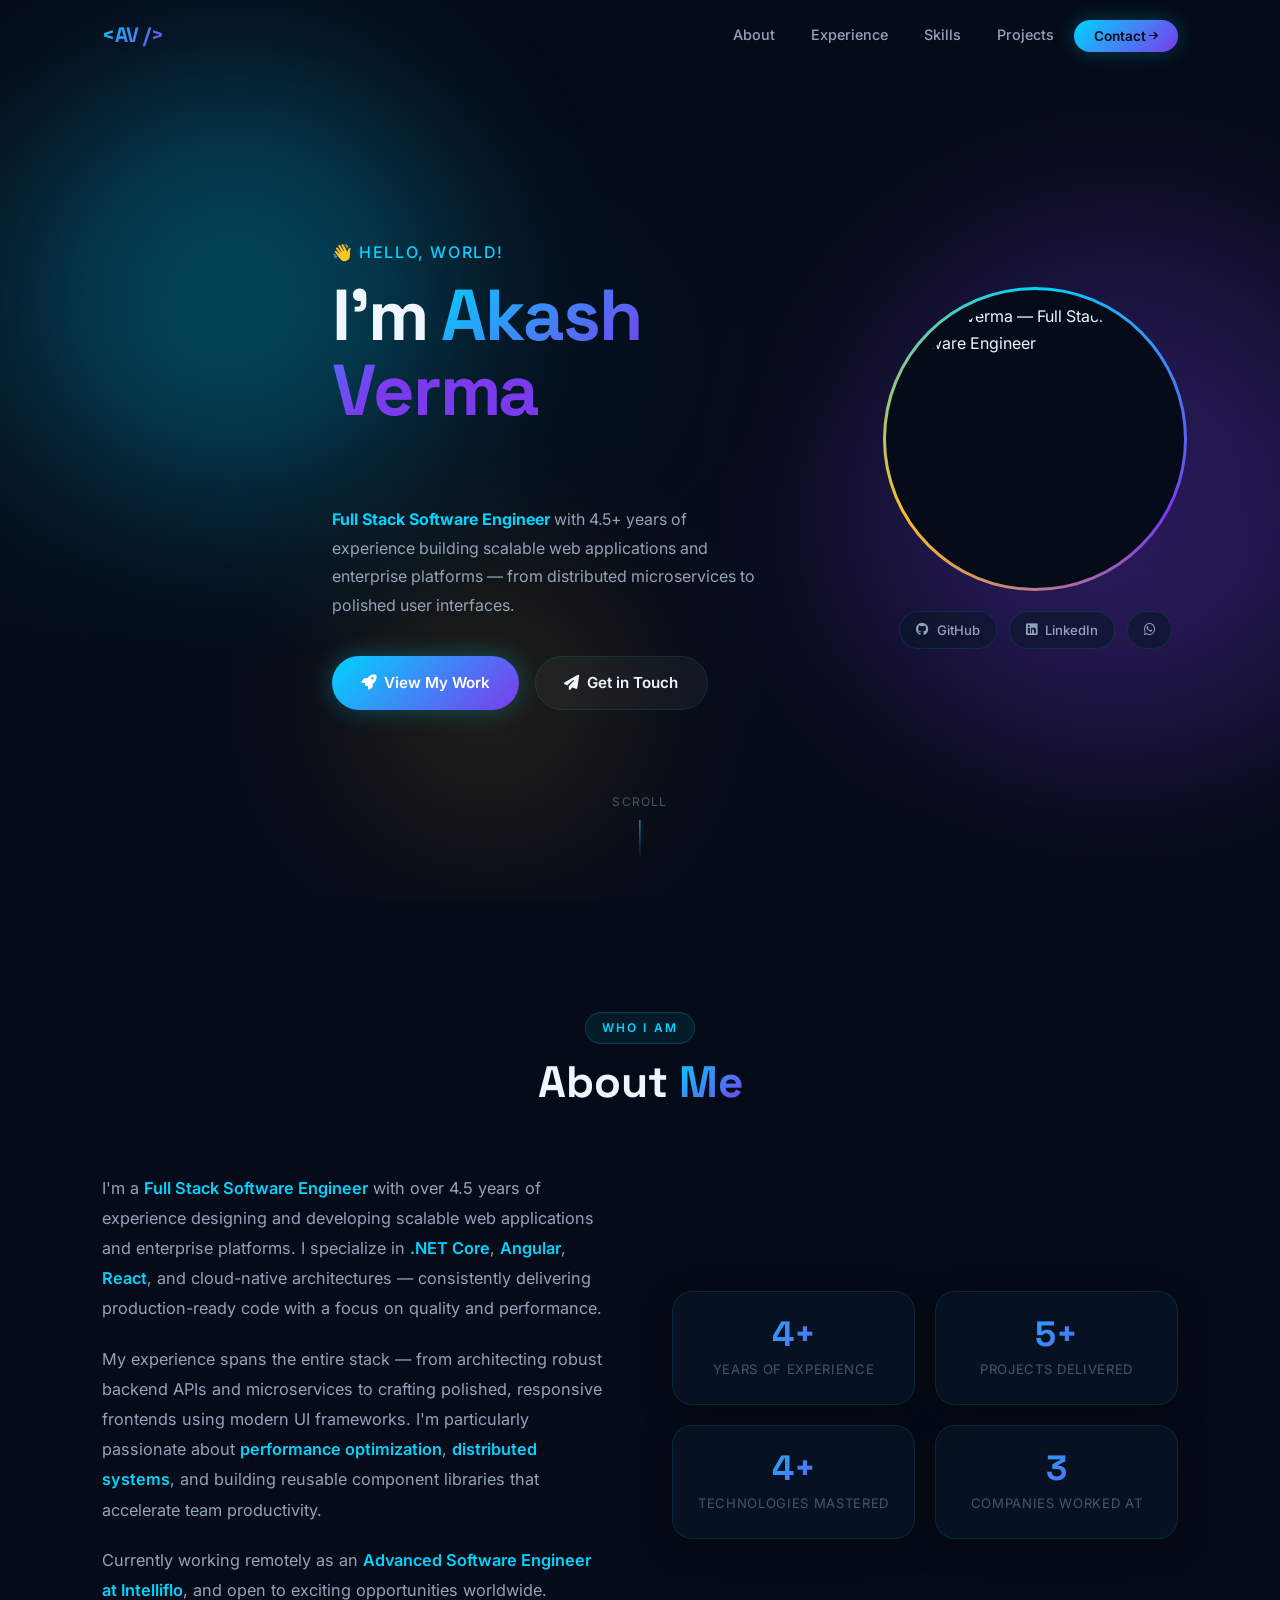
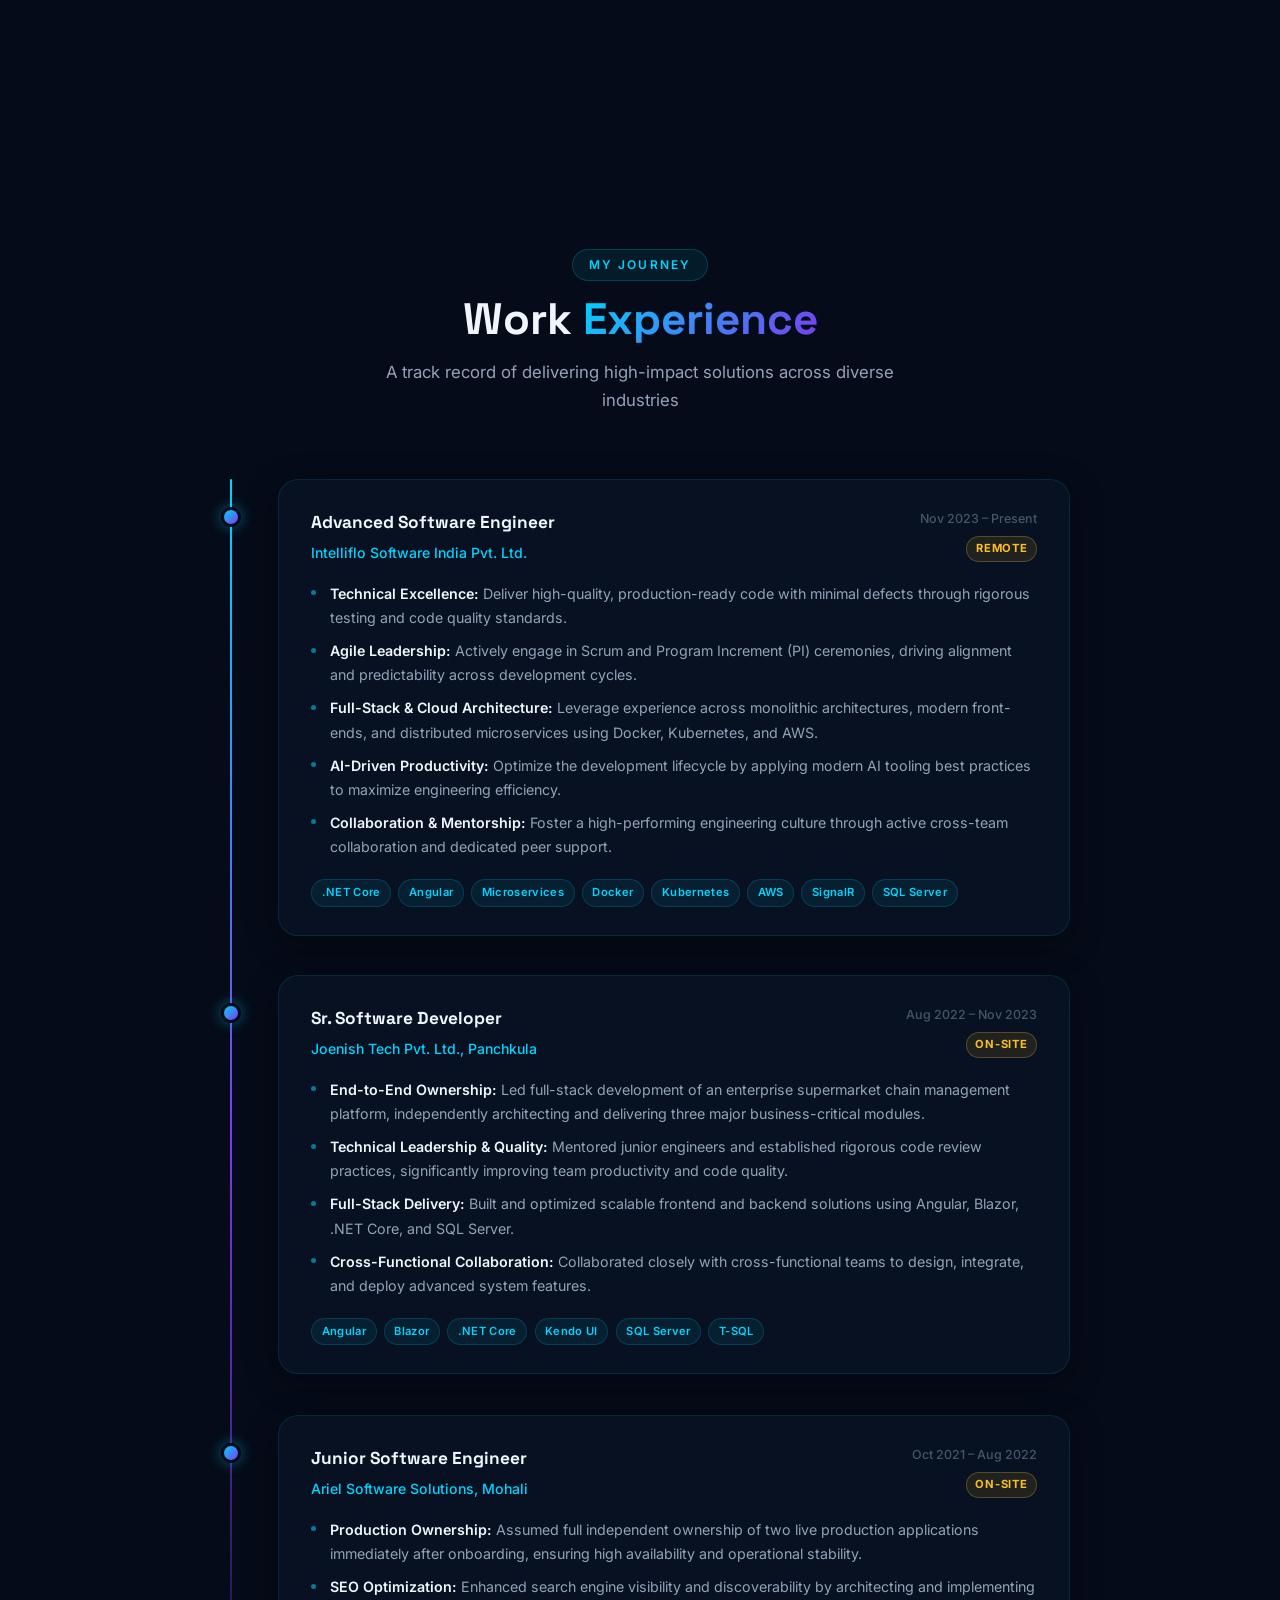
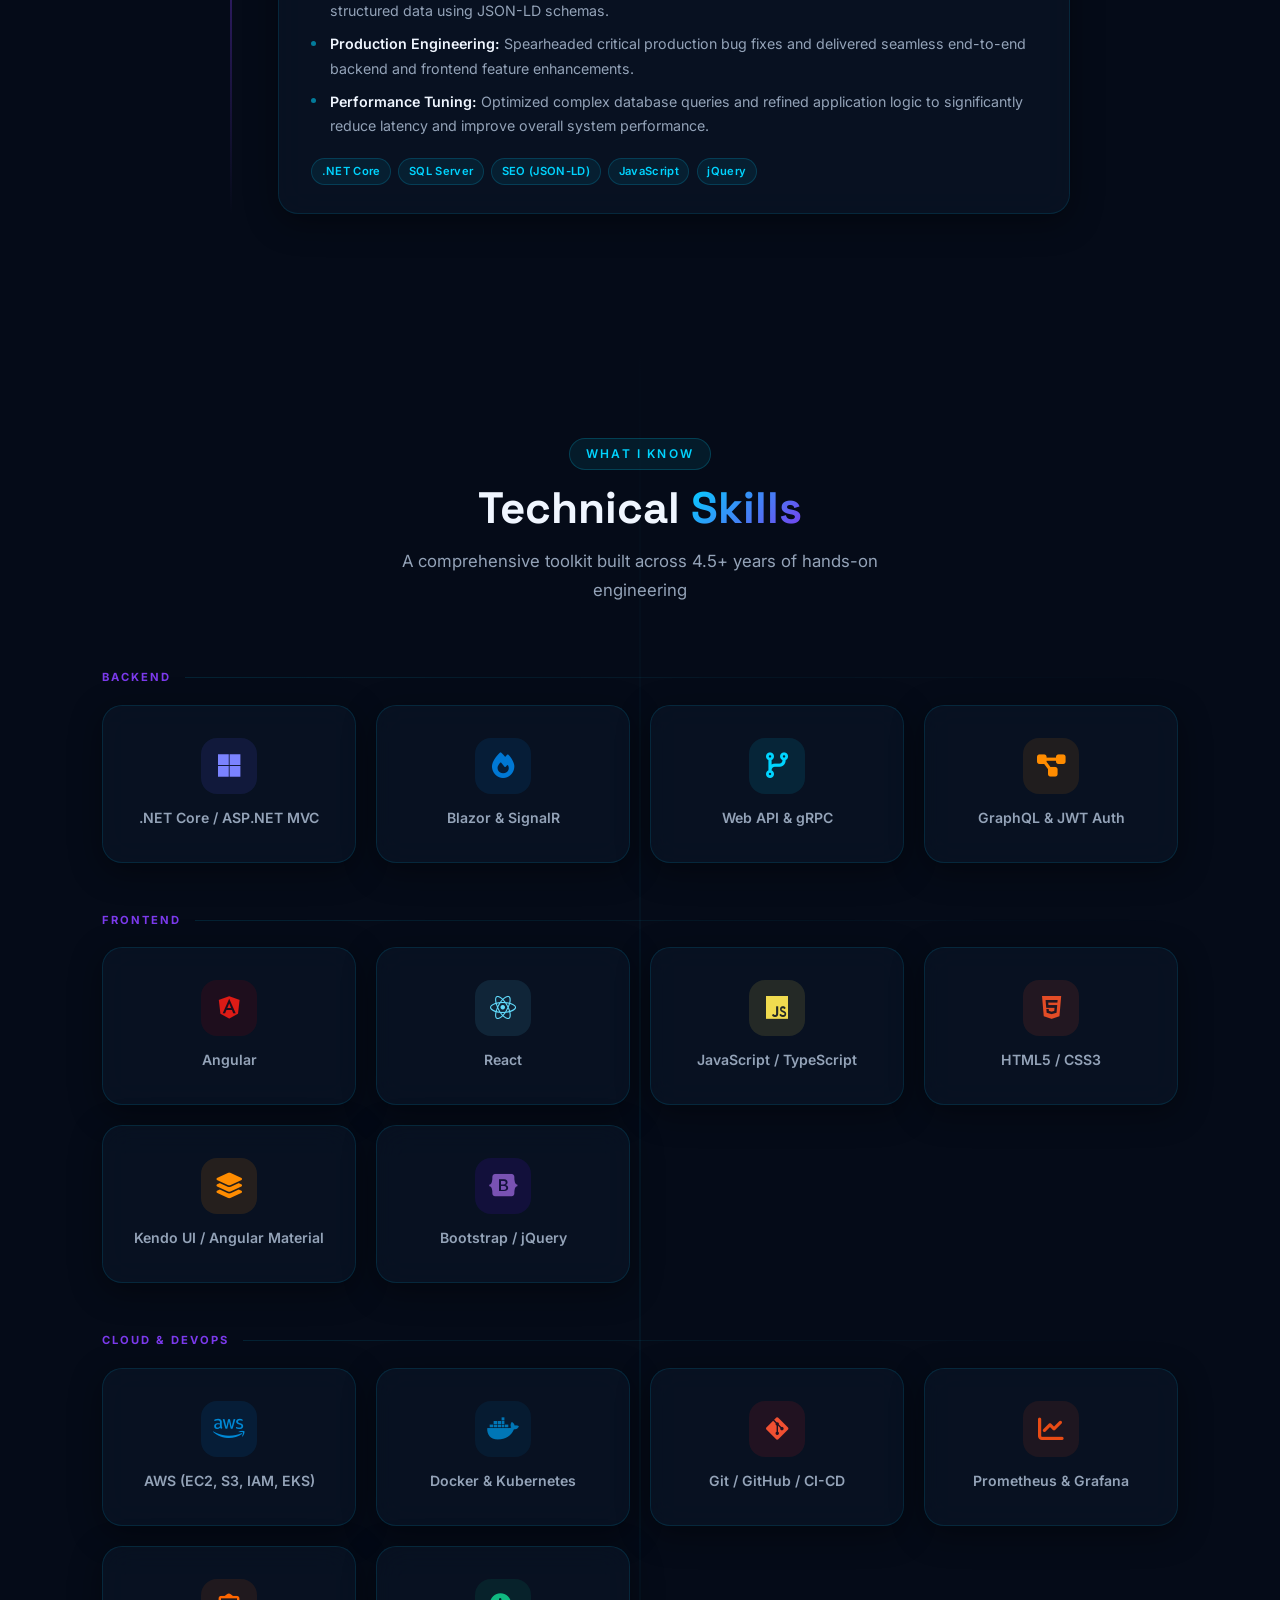
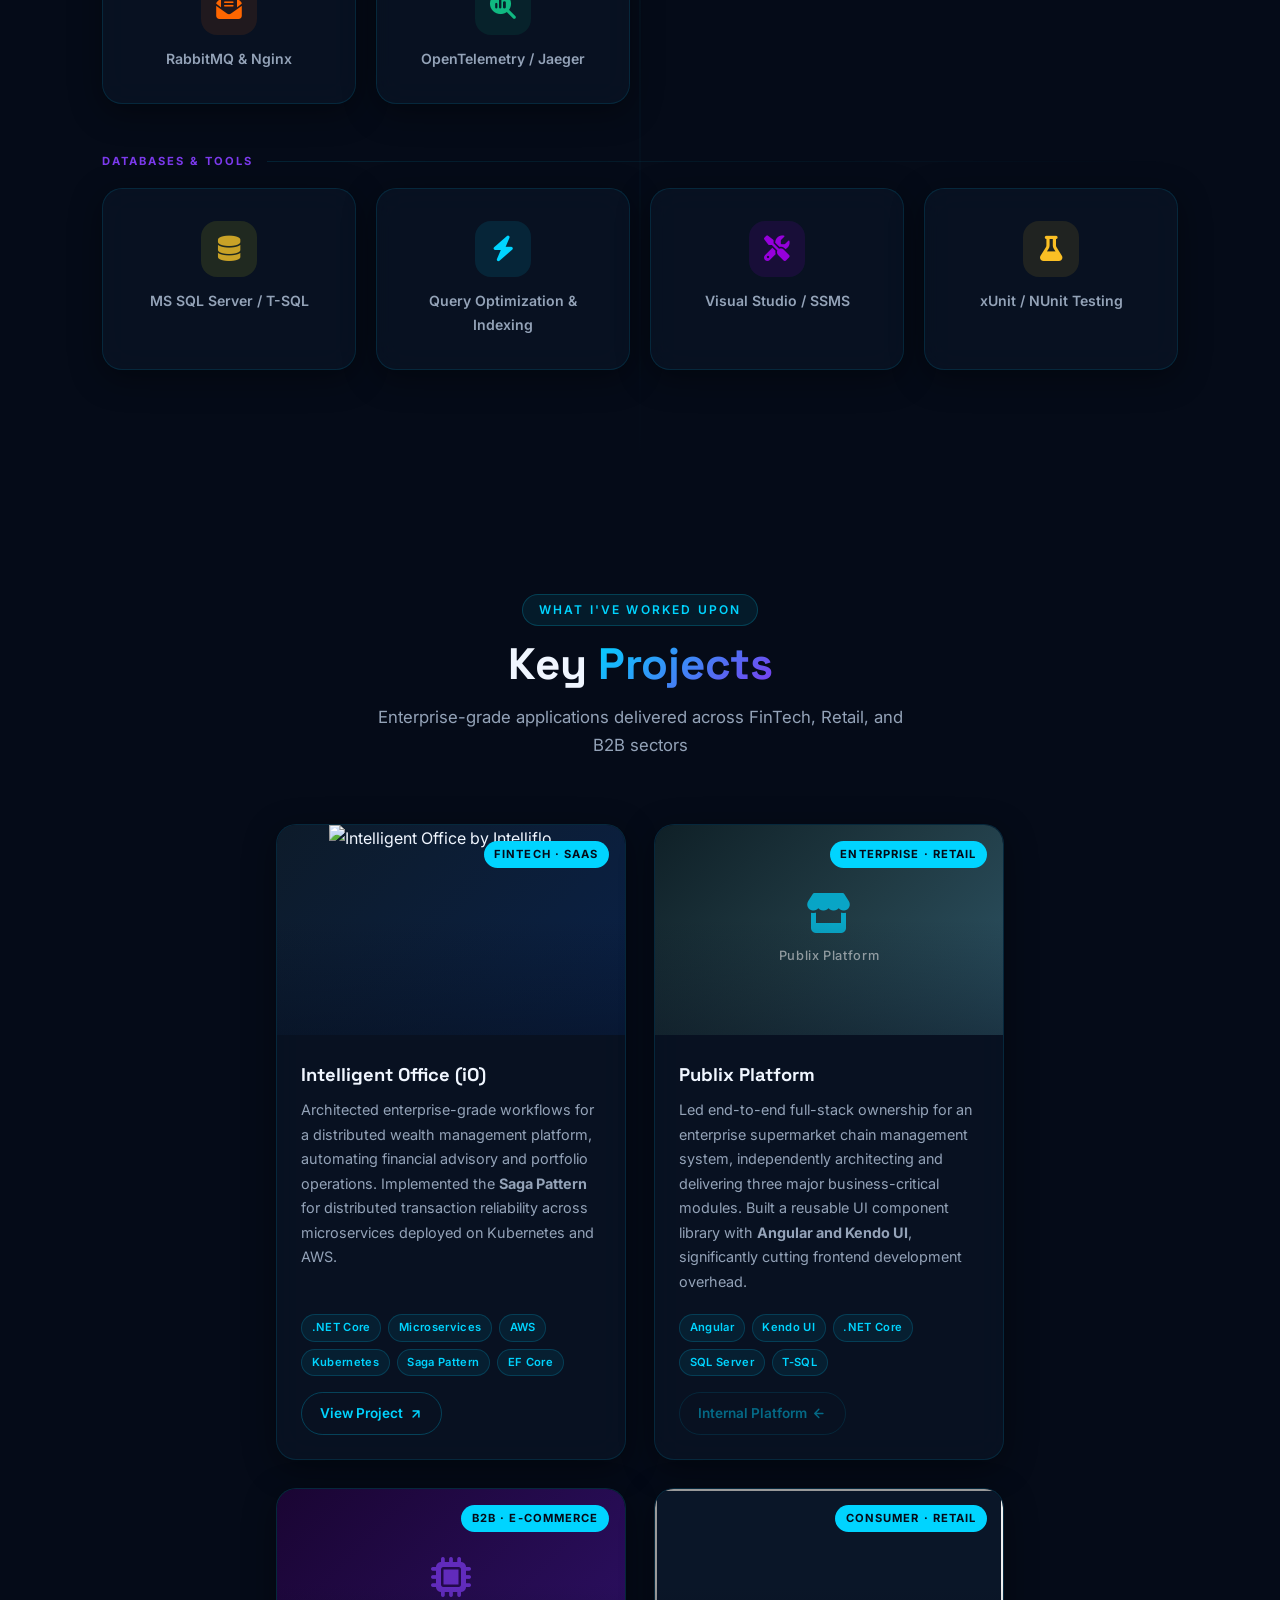
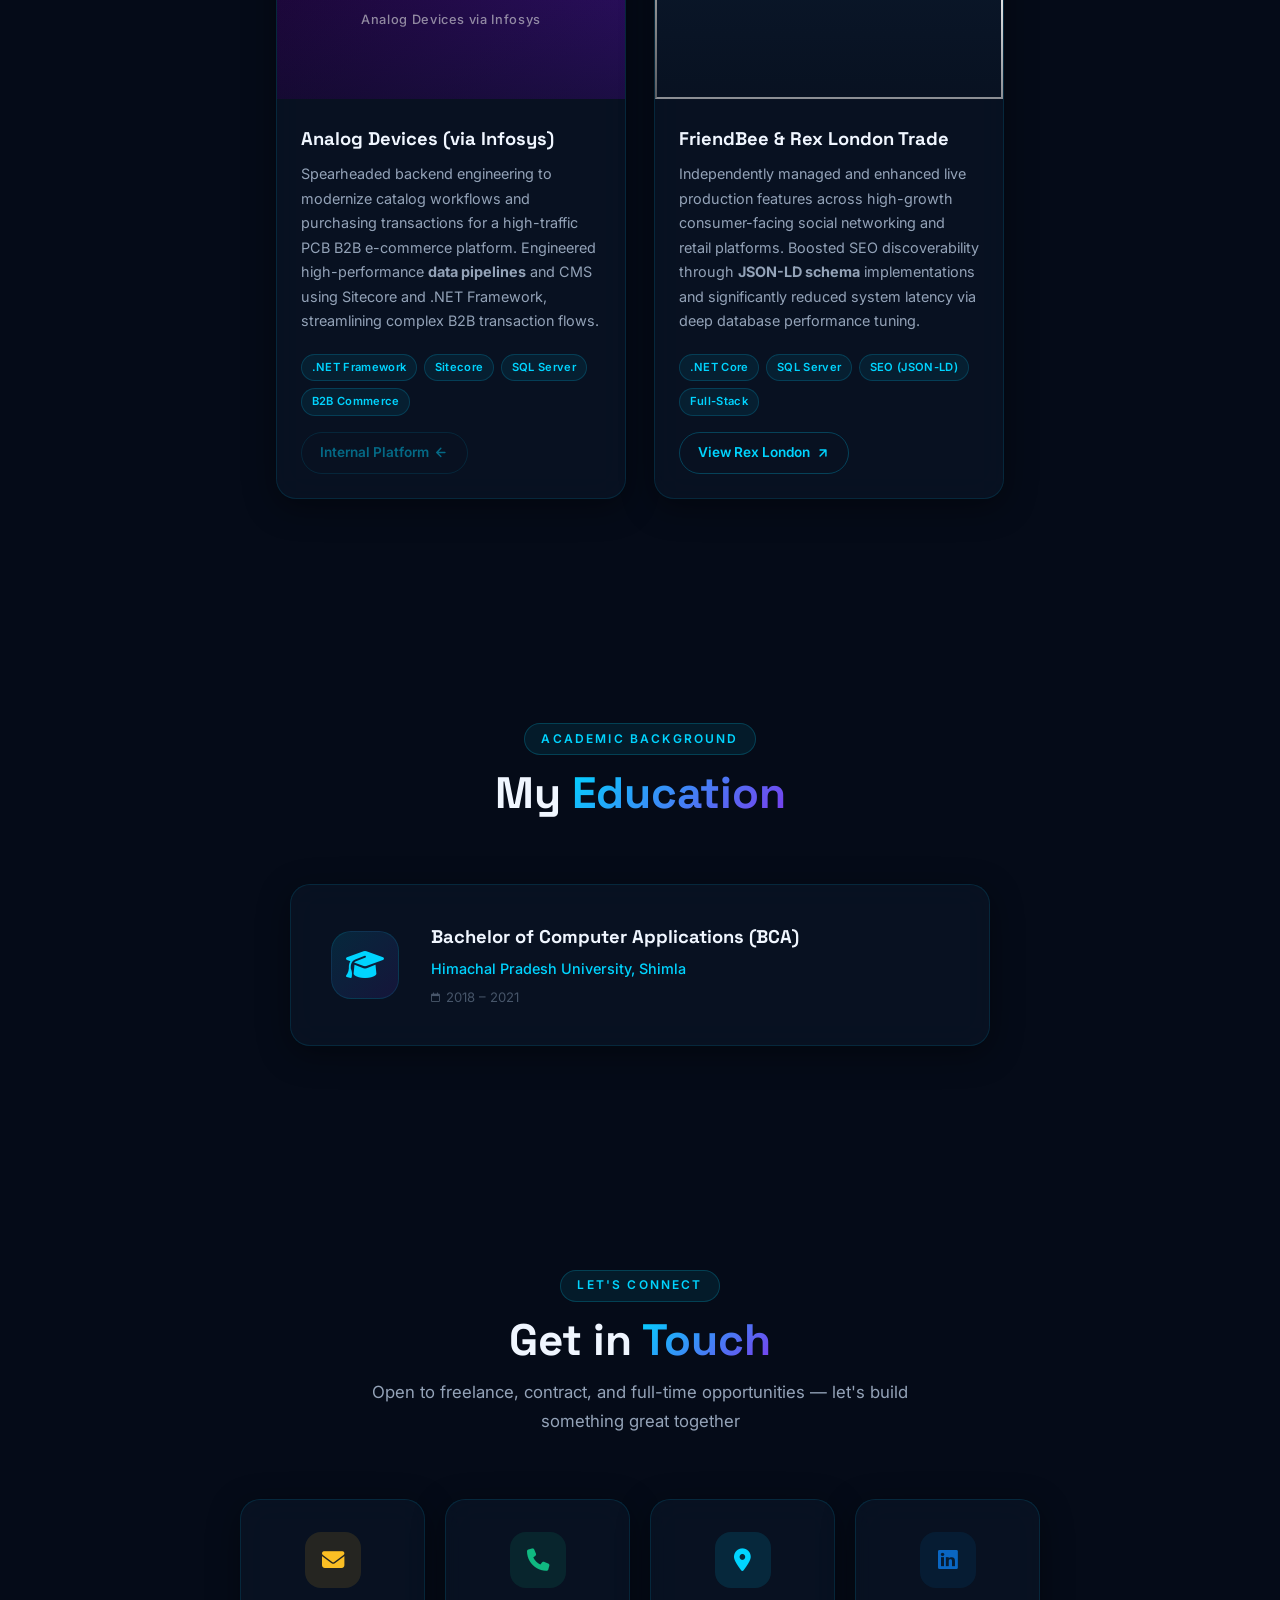
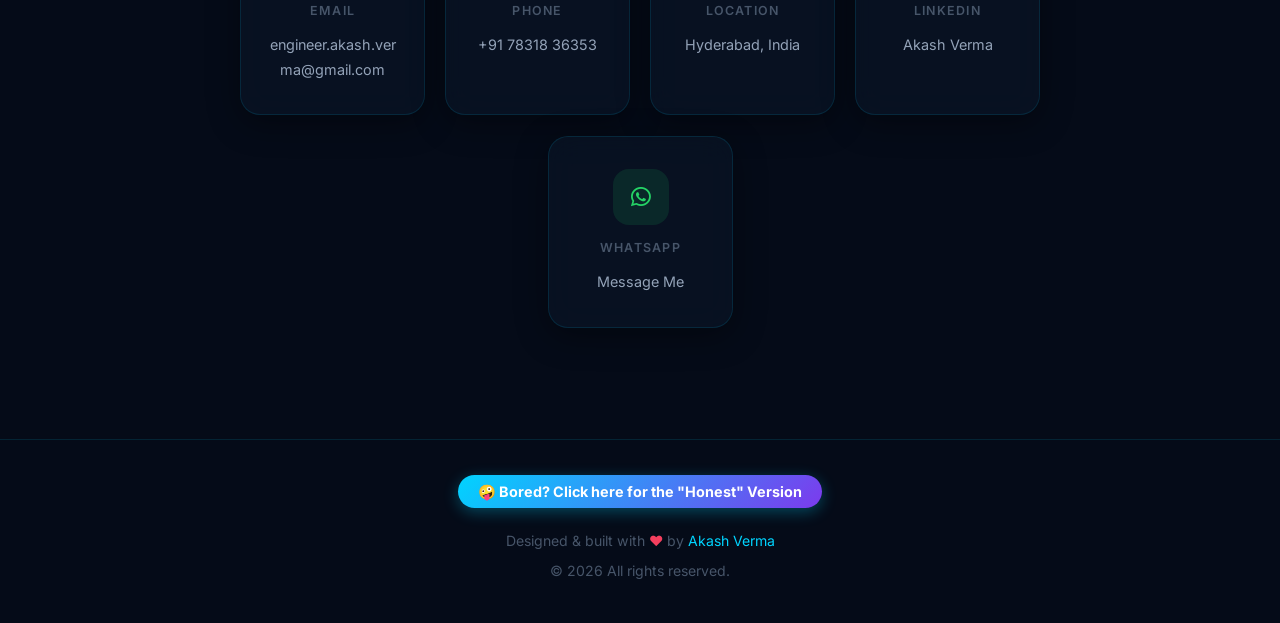
==== index.html @ 735adcd5 "meme version changes" ====
<!DOCTYPE html>
<html lang="en">

<head>
  <meta charset="utf-8" />
  <meta name="viewport" content="width=device-width, initial-scale=1" />
  <link rel="icon" type="image/png" href="assets/img/favicon.png" />
  <link rel="apple-touch-icon" sizes="180x180" href="assets/img/favicon.png" />
  <title>Akash Verma | Full Stack Software Engineer</title>
  <meta name="description"
    content="Akash Verma – Full Stack Software Engineer with 4.5+ years of experience in .NET Core, Angular, React, Microservices, AWS, and SQL Server." />
  <meta name="keywords"
    content="Akash Verma, .NET Core, SignalR, Blazor, Angular, React, Microservices, AWS, Kubernetes, SQL Server, Full Stack Developer, Hyderabad, Sky Verma Developer, Portfolio" />
  <link rel="canonical" href="https://sky-verma.github.io/PortFolio/" />
  <!-- Open Graph -->
  <meta property="og:title" content="Akash Verma | Full Stack Software Engineer" />
  <meta property="og:description"
    content="Explore projects, skills, and work experience of Akash Verma, a Full Stack Software Engineer specializing in .NET Core, Angular, React, and Cloud technologies." />
  <meta property="og:image" content="https://sky-verma.github.io/PortFolio/assets/img/ProfileImage.jpg" />
  <meta property="og:url" content="https://sky-verma.github.io/PortFolio/" />
  <meta property="og:type" content="website" />
  <!-- Twitter Card -->
  <meta name="twitter:card" content="summary_large_image" />
  <meta name="twitter:title" content="Akash Verma | Full Stack Software Engineer" />
  <meta name="twitter:description"
    content="Full Stack Software Engineer with 4.5+ years of experience in .NET Core, Angular, React, Microservices, and Cloud." />
  <meta name="twitter:image" content="https://sky-verma.github.io/PortFolio/assets/img/ProfileImage.jpg" />
  <!-- PWA Manifest -->
  <link rel="manifest" href="manifest.json" />
  <!-- Structured Data -->
  <script type="application/ld+json">
      {
        "@context": "https://schema.org",
        "@type": "Person",
        "name": "Akash Verma",
        "url": "https://sky-verma.github.io/PortFolio/",
        "image": "https://sky-verma.github.io/PortFolio/assets/img/ProfileImage.jpg",
        "jobTitle": "Full Stack Software Engineer",
        "description": "Full Stack Software Engineer with 4.5+ years of experience in .NET Core, Angular, React, Microservices, AWS, and SQL Server.",
        "worksFor": { "@type": "Organization", "name": "Intelliflo Software India Pvt. Ltd." },
        "sameAs": [
          "https://github.com/sky-verma",
          "https://www.linkedin.com/in/akash-verma-32621b1b7/",
          "https://wa.me/+917831836353"
        ],
        "address": { "@type": "PostalAddress", "addressLocality": "Hyderabad", "addressCountry": "India" },
        "contactPoint": {
          "@type": "ContactPoint",
          "contactType": "Personal",
          "email": "engineer.akash.verma@gmail.com",
          "telephone": "+91 78318 36353"
        }
      }
    </script>
  <!-- Fonts -->
  <link rel="preconnect" href="https://fonts.googleapis.com" />
  <link rel="preconnect" href="https://fonts.gstatic.com" crossorigin />
  <link
    href="https://fonts.googleapis.com/css2?family=Inter:wght@300;400;500;600;700;800;900&family=Space+Grotesk:wght@400;500;600;700&display=swap"
    rel="stylesheet" />
  <!-- Font Awesome -->
  <link rel="stylesheet" href="https://cdnjs.cloudflare.com/ajax/libs/font-awesome/6.4.2/css/all.min.css" />
  <!-- App CSS -->
  <link rel="stylesheet" href="assets/static/app.css" />
</head>

<body>

  <!-- ════════════════════════════════════════════════════
         NAVBAR
    ════════════════════════════════════════════════════ -->
  <nav id="navbar" aria-label="Main navigation">
    <div class="container">
      <div class="nav-inner">
        <a href="#hero" class="nav-logo" aria-label="Akash Verma Home">&lt;AV /&gt;</a>
        <ul class="nav-links" id="nav-links" role="menubar">
          <li role="none"><a class="nav-link" href="#about" data-section="about" role="menuitem">About</a></li>
          <li role="none"><a class="nav-link" href="#experience" data-section="experience"
              role="menuitem">Experience</a></li>
          <li role="none"><a class="nav-link" href="#skills" data-section="skills" role="menuitem">Skills</a></li>
          <li role="none"><a class="nav-link" href="#projects" data-section="projects" role="menuitem">Projects</a></li>
          <li role="none">
            <a class="nav-cta" href="#contact" data-section="contact" role="menuitem">
              Contact <i class="fas fa-arrow-right fa-xs"></i>
            </a>
          </li>
        </ul>
        <button class="hamburger" id="hamburger" aria-label="Toggle menu" aria-expanded="false">
          <span></span><span></span><span></span>
        </button>
      </div>
    </div>
  </nav>

  <!-- ════════════════════════════════════════════════════
         HERO
    ════════════════════════════════════════════════════ -->
  <section id="hero" aria-label="Hero section">
    <canvas id="hero-canvas" aria-hidden="true"></canvas>

    <!-- Ambient glow orbs -->
    <div class="glow-orb orb-cyan" style="width:420px;height:420px;top:8%;left:2%;"></div>
    <div class="glow-orb orb-violet" style="width:520px;height:520px;top:25%;right:-8%;"></div>
    <div class="glow-orb orb-gold" style="width:260px;height:260px;bottom:8%;left:28%;opacity:0.14;"></div>

    <div class="container">
      <div class="hero-content">

        <!-- Left: Text -->
        <div class="hero-text">
          <p class="hero-greeting">👋 Hello, World!</p>
          <h1 class="hero-name">
            I'm <span class="highlight">Akash<br />Verma</span>
          </h1>
          <div class="hero-typed-wrapper">
            <span id="typed-text"></span>
          </div>
          <p class="hero-desc">
            <strong style="color:var(--accent-cyan)">Full Stack Software Engineer</strong> with
            4.5+ years of experience building scalable web applications and enterprise platforms —
            from distributed microservices to polished user interfaces.
          </p>
          <div class="hero-actions">
            <a href="#projects" class="btn-primary">
              <i class="fas fa-rocket"></i> View My Work
            </a>
            <a href="#contact" class="btn-secondary">
              <i class="fas fa-paper-plane"></i> Get in Touch
            </a>
          </div>
        </div>

        <!-- Right: Profile + Social -->
        <div class="hero-visual">
          <div class="profile-ring-wrap">
            <div class="profile-ring" aria-hidden="true"></div>
            <img id="profile-img" src="assets/img/ProfileImage.jpg" alt="Akash Verma — Full Stack Software Engineer"
              loading="eager" />
          </div>
          <div class="hero-social">
            <a href="https://github.com/Engineer-Akash-Verma/PortFolio" class="social-pill" target="_blank"
              rel="noopener" aria-label="GitHub profile">
              <i class="fab fa-github"></i> GitHub
            </a>
            <a href="https://www.linkedin.com/in/akash-verma-32621b1b7/" class="social-pill" target="_blank"
              rel="noopener" aria-label="LinkedIn profile">
              <i class="fab fa-linkedin"></i> LinkedIn
            </a>
            <a href="https://wa.me/+917831836353" class="social-pill" target="_blank" rel="noopener"
              aria-label="WhatsApp chat">
              <i class="fab fa-whatsapp"></i>
            </a>
          </div>
        </div>

      </div>
    </div>

    <div class="hero-scroll" aria-hidden="true">
      <span>Scroll</span>
      <div class="scroll-dot"></div>
    </div>
  </section>

  <!-- ════════════════════════════════════════════════════
         ABOUT
    ════════════════════════════════════════════════════ -->
  <section id="about" aria-label="About me">
    <div class="container">
      <div class="section-header gsap-fade-up">
        <span class="section-tag">Who I Am</span>
        <h2 class="section-title">About <span>Me</span></h2>
      </div>

      <div class="about-grid">
        <div class="about-text gsap-fade-left">
          <p>
            I'm a <strong>Full Stack Software Engineer</strong> with over 4.5 years of experience
            designing and developing scalable web applications and enterprise platforms. I specialize
            in <strong>.NET Core</strong>, <strong>Angular</strong>, <strong>React</strong>,
            and cloud-native architectures — consistently delivering production-ready code
            with a focus on quality and performance.
          </p>
          <p>
            My experience spans the entire stack — from architecting robust backend APIs and
            microservices to crafting polished, responsive frontends using modern UI frameworks.
            I'm particularly passionate about <strong>performance optimization</strong>,
            <strong>distributed systems</strong>, and building reusable component libraries that
            accelerate team productivity.
          </p>
          <p>
            Currently working remotely as an <strong>Advanced Software Engineer at Intelliflo</strong>,
            and open to exciting opportunities worldwide.
          </p>
        </div>

        <div class="about-stats gsap-fade-right">
          <div class="glass-card stat-card gsap-zoom-in">
            <div class="stat-number" data-count="4">0+</div>
            <div class="stat-label">Years of Experience</div>
          </div>
          <div class="glass-card stat-card gsap-zoom-in">
            <div class="stat-number" data-count="5">0+</div>
            <div class="stat-label">Projects Delivered</div>
          </div>
          <div class="glass-card stat-card gsap-zoom-in">
            <div class="stat-number" data-count="4">0+</div>
            <div class="stat-label">Technologies Mastered</div>
          </div>
          <div class="glass-card stat-card gsap-zoom-in">
            <div class="stat-number" data-count="3">0</div>
            <div class="stat-label">Companies Worked At</div>
          </div>
        </div>
      </div>
    </div>
  </section>

  <!-- ════════════════════════════════════════════════════
         EXPERIENCE
    ════════════════════════════════════════════════════ -->
  <section id="experience" aria-label="Work experience">
    <div class="container">
      <div class="section-header gsap-fade-up">
        <span class="section-tag">My Journey</span>
        <h2 class="section-title">Work <span>Experience</span></h2>
        <p>A track record of delivering high-impact solutions across diverse industries</p>
      </div>

      <div class="timeline">

        <!-- Intelliflo -->
        <div class="timeline-item gsap-fade-up">
          <div class="timeline-dot current"></div>
          <div class="glass-card timeline-content">
            <div class="timeline-header">
              <div>
                <div class="timeline-role">Advanced Software Engineer</div>
                <div class="timeline-company">Intelliflo Software India Pvt. Ltd.</div>
              </div>
              <div class="timeline-meta">
                <span class="timeline-date">Nov 2023 – Present</span>
                <span class="timeline-badge">Remote</span>
              </div>
            </div>
            <ul class="timeline-bullets">
              <li><strong>Technical Excellence:</strong> Deliver high-quality, production-ready code with minimal
                defects through rigorous testing and code quality standards.</li>
              <li><strong>Agile Leadership:</strong> Actively engage in Scrum and Program Increment (PI) ceremonies,
                driving alignment and predictability across development cycles.</li>
              <li><strong>Full-Stack & Cloud Architecture:</strong> Leverage experience across monolithic architectures,
                modern front-ends, and distributed microservices using Docker, Kubernetes, and AWS.</li>
              <li><strong>AI-Driven Productivity:</strong> Optimize the development lifecycle by applying modern AI
                tooling best practices to maximize engineering efficiency.</li>
              <li><strong>Collaboration & Mentorship:</strong> Foster a high-performing engineering culture through
                active cross-team collaboration and dedicated peer support.</li>
            </ul>
            <div class="tech-tags">
              <span class="tech-tag">.NET Core</span>
              <span class="tech-tag">Angular</span>
              <span class="tech-tag">Microservices</span>
              <span class="tech-tag">Docker</span>
              <span class="tech-tag">Kubernetes</span>
              <span class="tech-tag">AWS</span>
              <span class="tech-tag">SignalR</span>
              <span class="tech-tag">SQL Server</span>
            </div>
          </div>
        </div>

        <!-- Joenish Tech -->
        <div class="timeline-item gsap-fade-up">
          <div class="timeline-dot"></div>
          <div class="glass-card timeline-content">
            <div class="timeline-header">
              <div>
                <div class="timeline-role">Sr. Software Developer</div>
                <div class="timeline-company">Joenish Tech Pvt. Ltd., Panchkula</div>
              </div>
              <div class="timeline-meta">
                <span class="timeline-date">Aug 2022 – Nov 2023</span>
                <span class="timeline-badge">On-site</span>
              </div>
            </div>
            <ul class="timeline-bullets">
              <li><strong>End-to-End Ownership:</strong> Led full-stack development of an enterprise supermarket chain
                management platform, independently architecting and delivering three major business-critical modules.
              </li>
              <li><strong>Technical Leadership & Quality:</strong> Mentored junior engineers and established rigorous
                code review practices, significantly improving team productivity and code quality.</li>
              <li><strong>Full-Stack Delivery:</strong> Built and optimized scalable frontend and backend solutions
                using Angular, Blazor, .NET Core, and SQL Server.</li>
              <li><strong>Cross-Functional Collaboration:</strong> Collaborated closely with cross-functional teams to
                design, integrate, and deploy advanced system features.</li>
            </ul>
            <div class="tech-tags">
              <span class="tech-tag">Angular</span>
              <span class="tech-tag">Blazor</span>
              <span class="tech-tag">.NET Core</span>
              <span class="tech-tag">Kendo UI</span>
              <span class="tech-tag">SQL Server</span>
              <span class="tech-tag">T-SQL</span>
            </div>
          </div>
        </div>

        <!-- Ariel Software Solutions -->
        <div class="timeline-item gsap-fade-up">
          <div class="timeline-dot"></div>
          <div class="glass-card timeline-content">
            <div class="timeline-header">
              <div>
                <div class="timeline-role">Junior Software Engineer</div>
                <div class="timeline-company">Ariel Software Solutions, Mohali</div>
              </div>
              <div class="timeline-meta">
                <span class="timeline-date">Oct 2021 – Aug 2022</span>
                <span class="timeline-badge">On-site</span>
              </div>
            </div>
            <ul class="timeline-bullets">
              <li><strong>Production Ownership:</strong> Assumed full independent ownership of two live production
                applications immediately after onboarding, ensuring high availability and operational stability.</li>
              <li><strong>SEO Optimization:</strong> Enhanced search engine visibility and discoverability by
                architecting and implementing structured data using JSON-LD schemas.</li>
              <li><strong>Production Engineering:</strong> Spearheaded critical production bug fixes and delivered
                seamless end-to-end backend and frontend feature enhancements.</li>
              <li><strong>Performance Tuning:</strong> Optimized complex database queries and refined application logic
                to significantly reduce latency and improve overall system performance.</li>
            </ul>
            <div class="tech-tags">
              <span class="tech-tag">.NET Core</span>
              <span class="tech-tag">SQL Server</span>
              <span class="tech-tag">SEO (JSON-LD)</span>
              <span class="tech-tag">JavaScript</span>
              <span class="tech-tag">jQuery</span>
            </div>
          </div>
        </div>

      </div>
    </div>
  </section>

  <!-- ════════════════════════════════════════════════════
         SKILLS
    ════════════════════════════════════════════════════ -->
  <section id="skills" aria-label="Technical skills">
    <div class="container">
      <div class="section-header gsap-fade-up">
        <span class="section-tag">What I Know</span>
        <h2 class="section-title">Technical <span>Skills</span></h2>
        <p>A comprehensive toolkit built across 4.5+ years of hands-on engineering</p>
      </div>

      <!-- Backend -->
      <div class="skill-category">
        <h3 class="skill-cat-title">Backend</h3>
        <div class="skills-grid">
          <div class="glass-card skill-card gsap-zoom-in" data-tilt>
            <div class="skill-icon-wrap si-dotnet"><i class="fab fa-microsoft"></i></div>
            <div class="skill-name">.NET Core / ASP.NET MVC</div>
          </div>
          <div class="glass-card skill-card gsap-zoom-in" data-tilt>
            <div class="skill-icon-wrap si-blazor"><i class="fa-solid fa-fire"></i></div>
            <div class="skill-name">Blazor & SignalR</div>
          </div>
          <div class="glass-card skill-card gsap-zoom-in" data-tilt>
            <div class="skill-icon-wrap" style="background:rgba(0,212,255,0.1);color:var(--accent-cyan)">
              <i class="fa-solid fa-code-branch"></i>
            </div>
            <div class="skill-name">Web API & gRPC</div>
          </div>
          <div class="glass-card skill-card gsap-zoom-in" data-tilt>
            <div class="skill-icon-wrap" style="background:rgba(255,140,0,0.1);color:#ff8c00">
              <i class="fa-solid fa-diagram-project"></i>
            </div>
            <div class="skill-name">GraphQL & JWT Auth</div>
          </div>
        </div>
      </div>

      <!-- Frontend -->
      <div class="skill-category">
        <h3 class="skill-cat-title">Frontend</h3>
        <div class="skills-grid">
          <div class="glass-card skill-card gsap-zoom-in" data-tilt>
            <div class="skill-icon-wrap si-angular"><i class="fab fa-angular"></i></div>
            <div class="skill-name">Angular</div>
          </div>
          <div class="glass-card skill-card gsap-zoom-in" data-tilt>
            <div class="skill-icon-wrap" style="background:rgba(97,218,251,0.1);color:#61dafb">
              <i class="fab fa-react"></i>
            </div>
            <div class="skill-name">React</div>
          </div>
          <div class="glass-card skill-card gsap-zoom-in" data-tilt>
            <div class="skill-icon-wrap si-js"><i class="fab fa-js"></i></div>
            <div class="skill-name">JavaScript / TypeScript</div>
          </div>
          <div class="glass-card skill-card gsap-zoom-in" data-tilt>
            <div class="skill-icon-wrap si-html"><i class="fab fa-html5"></i></div>
            <div class="skill-name">HTML5 / CSS3</div>
          </div>
          <div class="glass-card skill-card gsap-zoom-in" data-tilt>
            <div class="skill-icon-wrap si-kendo"><i class="fa-solid fa-layer-group"></i></div>
            <div class="skill-name">Kendo UI / Angular Material</div>
          </div>
          <div class="glass-card skill-card gsap-zoom-in" data-tilt>
            <div class="skill-icon-wrap si-bs"><i class="fab fa-bootstrap"></i></div>
            <div class="skill-name">Bootstrap / jQuery</div>
          </div>
        </div>
      </div>

      <!-- Cloud & DevOps -->
      <div class="skill-category">
        <h3 class="skill-cat-title">Cloud & DevOps</h3>
        <div class="skills-grid">
          <div class="glass-card skill-card gsap-zoom-in" data-tilt>
            <div class="skill-icon-wrap si-azure"><i class="fab fa-aws"></i></div>
            <div class="skill-name">AWS (EC2, S3, IAM, EKS)</div>
          </div>
          <div class="glass-card skill-card gsap-zoom-in" data-tilt>
            <div class="skill-icon-wrap" style="background:rgba(0,119,182,0.1);color:#0076b6">
              <i class="fab fa-docker"></i>
            </div>
            <div class="skill-name">Docker & Kubernetes</div>
          </div>
          <div class="glass-card skill-card gsap-zoom-in" data-tilt>
            <div class="skill-icon-wrap si-git"><i class="fab fa-git-alt"></i></div>
            <div class="skill-name">Git / GitHub / CI-CD</div>
          </div>
          <div class="glass-card skill-card gsap-zoom-in" data-tilt>
            <div class="skill-icon-wrap" style="background:rgba(232,75,21,0.1);color:#e84b15">
              <i class="fa-solid fa-chart-line"></i>
            </div>
            <div class="skill-name">Prometheus & Grafana</div>
          </div>
          <div class="glass-card skill-card gsap-zoom-in" data-tilt>
            <div class="skill-icon-wrap" style="background:rgba(255,102,0,0.1);color:#ff6600">
              <i class="fa-solid fa-envelope-open-text"></i>
            </div>
            <div class="skill-name">RabbitMQ & Nginx</div>
          </div>
          <div class="glass-card skill-card gsap-zoom-in" data-tilt>
            <div class="skill-icon-wrap" style="background:rgba(16,185,129,0.1);color:#10b981">
              <i class="fa-solid fa-magnifying-glass-chart"></i>
            </div>
            <div class="skill-name">OpenTelemetry / Jaeger</div>
          </div>
        </div>
      </div>

      <!-- Databases & Tools -->
      <div class="skill-category">
        <h3 class="skill-cat-title">Databases & Tools</h3>
        <div class="skills-grid">
          <div class="glass-card skill-card gsap-zoom-in" data-tilt>
            <div class="skill-icon-wrap si-sql"><i class="fa-solid fa-database"></i></div>
            <div class="skill-name">MS SQL Server / T-SQL</div>
          </div>
          <div class="glass-card skill-card gsap-zoom-in" data-tilt>
            <div class="skill-icon-wrap" style="background:rgba(0,212,255,0.1);color:var(--accent-cyan)">
              <i class="fa-solid fa-bolt"></i>
            </div>
            <div class="skill-name">Query Optimization & Indexing</div>
          </div>
          <div class="glass-card skill-card gsap-zoom-in" data-tilt>
            <div class="skill-icon-wrap si-vs"><i class="fa fa-screwdriver-wrench"></i></div>
            <div class="skill-name">Visual Studio / SSMS</div>
          </div>
          <div class="glass-card skill-card gsap-zoom-in" data-tilt>
            <div class="skill-icon-wrap" style="background:rgba(251,191,36,0.1);color:var(--accent-gold)">
              <i class="fa-solid fa-flask"></i>
            </div>
            <div class="skill-name">xUnit / NUnit Testing</div>
          </div>
        </div>
      </div>

    </div>
  </section>

  <!-- ════════════════════════════════════════════════════
         PROJECTS
    ════════════════════════════════════════════════════ -->
  <section id="projects" aria-label="Key projects">
    <div class="container">
      <div class="section-header gsap-fade-up">
        <span class="section-tag">What I've Worked Upon</span>
        <h2 class="section-title">Key <span>Projects</span></h2>
        <p>Enterprise-grade applications delivered across FinTech, Retail, and B2B sectors</p>
      </div>

      <div class="projects-grid">

        <!-- Intelligent Office (iO) -->
        <article class="glass-card project-card gsap-fade-up" data-tilt>
          <div class="project-thumb" style="background: linear-gradient(135deg, #0d1b2a 0%, #0a2147 100%);">
            <img src="https://office.gb.intelliflo.net/ui-io/images/landing/intelliflo-connect-logo.png"
              alt="Intelligent Office by Intelliflo"
              style="max-width:70%;max-height:110px;object-fit:contain;margin:auto;display:block;" loading="lazy" />
            <div class="project-thumb-overlay"></div>
            <span class="project-badge">FinTech · SaaS</span>
          </div>
          <div class="project-body">
            <h3 class="project-title">Intelligent Office (iO)</h3>
            <p class="project-desc">
              Architected enterprise-grade workflows for a distributed wealth management platform,
              automating financial advisory and portfolio operations. Implemented the
              <strong>Saga Pattern</strong> for distributed transaction reliability across microservices
              deployed on Kubernetes and AWS.
            </p>
            <div class="tech-tags" style="margin-bottom:1rem;">
              <span class="tech-tag">.NET Core</span>
              <span class="tech-tag">Microservices</span>
              <span class="tech-tag">AWS</span>
              <span class="tech-tag">Kubernetes</span>
              <span class="tech-tag">Saga Pattern</span>
              <span class="tech-tag">EF Core</span>
            </div>
            <a href="https://www.office.gb.intelliflo.net/" class="project-link" target="_blank" rel="noopener">
              View Project
              <svg xmlns="http://www.w3.org/2000/svg" viewBox="0 0 24 24" fill="none" stroke="currentColor"
                stroke-width="2.5" stroke-linecap="round" stroke-linejoin="round">
                <path d="M7 17L17 7M17 7H7M17 7v10" />
              </svg>
            </a>
          </div>
        </article>

        <!-- Publix Platform -->
        <article class="glass-card project-card gsap-fade-up" data-tilt>
          <div class="project-thumb"
            style="background: linear-gradient(135deg, #0f2027 0%, #203a43 50%, #2c5364 100%);">
            <div class="project-thumb-placeholder">
              <i class="fa-solid fa-store" style="color:var(--accent-cyan)"></i>
              <span>Publix Platform</span>
            </div>
            <div class="project-thumb-overlay"></div>
            <span class="project-badge">Enterprise · Retail</span>
          </div>
          <div class="project-body">
            <h3 class="project-title">Publix Platform</h3>
            <p class="project-desc">
              Led end-to-end full-stack ownership for an enterprise supermarket chain management
              system, independently architecting and delivering three major business-critical modules.
              Built a reusable UI component library with <strong>Angular and Kendo UI</strong>,
              significantly cutting frontend development overhead.
            </p>
            <div class="tech-tags" style="margin-bottom:1rem;">
              <span class="tech-tag">Angular</span>
              <span class="tech-tag">Kendo UI</span>
              <span class="tech-tag">.NET Core</span>
              <span class="tech-tag">SQL Server</span>
              <span class="tech-tag">T-SQL</span>
            </div>
            <span class="project-link" style="opacity:0.45;cursor:default;">
              Internal Platform
              <svg xmlns="http://www.w3.org/2000/svg" viewBox="0 0 24 24" fill="none" stroke="currentColor"
                stroke-width="2.5" stroke-linecap="round" stroke-linejoin="round">
                <path d="M17 11H3M10 18l-7-7 7-7" />
              </svg>
            </span>
          </div>
        </article>

        <!-- Analog Devices via Infosys -->
        <article class="glass-card project-card gsap-fade-up" data-tilt>
          <div class="project-thumb" style="background: linear-gradient(135deg, #1a0533 0%, #2d1065 100%);">
            <div class="project-thumb-placeholder">
              <i class="fa-solid fa-microchip" style="color:var(--accent-violet)"></i>
              <span>Analog Devices via Infosys</span>
            </div>
            <div class="project-thumb-overlay"></div>
            <span class="project-badge">B2B · E-Commerce</span>
          </div>
          <div class="project-body">
            <h3 class="project-title">Analog Devices (via Infosys)</h3>
            <p class="project-desc">
              Spearheaded backend engineering to modernize catalog workflows and purchasing transactions
              for a high-traffic PCB B2B e-commerce platform. Engineered high-performance
              <strong>data pipelines</strong> and CMS using Sitecore and .NET Framework,
              streamlining complex B2B transaction flows.
            </p>
            <div class="tech-tags" style="margin-bottom:1rem;">
              <span class="tech-tag">.NET Framework</span>
              <span class="tech-tag">Sitecore</span>
              <span class="tech-tag">SQL Server</span>
              <span class="tech-tag">B2B Commerce</span>
            </div>
            <span class="project-link" style="opacity:0.45;cursor:default;">
              Internal Platform
              <svg xmlns="http://www.w3.org/2000/svg" viewBox="0 0 24 24" fill="none" stroke="currentColor"
                stroke-width="2.5" stroke-linecap="round" stroke-linejoin="round">
                <path d="M17 11H3M10 18l-7-7 7-7" />
              </svg>
            </span>
          </div>
        </article>

        <!-- FriendBee & Rex London Trade -->
        <article class="glass-card project-card gsap-fade-up" data-tilt>
          <div class="project-thumb">
            <iframe src="https://www.rexlondontrade.com/" scrolling="no" title="Rex London Trade preview" loading="lazy"
              aria-hidden="true"></iframe>
            <div class="project-thumb-overlay"></div>
            <span class="project-badge">Consumer · Retail</span>
          </div>
          <div class="project-body">
            <h3 class="project-title">FriendBee & Rex London Trade</h3>
            <p class="project-desc">
              Independently managed and enhanced live production features across high-growth
              consumer-facing social networking and retail platforms. Boosted SEO discoverability
              through <strong>JSON-LD schema</strong> implementations and significantly reduced
              system latency via deep database performance tuning.
            </p>
            <div class="tech-tags" style="margin-bottom:1rem;">
              <span class="tech-tag">.NET Core</span>
              <span class="tech-tag">SQL Server</span>
              <span class="tech-tag">SEO (JSON-LD)</span>
              <span class="tech-tag">Full-Stack</span>
            </div>
            <a href="https://www.rexlondontrade.com/" class="project-link" target="_blank" rel="noopener">
              View Rex London
              <svg xmlns="http://www.w3.org/2000/svg" viewBox="0 0 24 24" fill="none" stroke="currentColor"
                stroke-width="2.5" stroke-linecap="round" stroke-linejoin="round">
                <path d="M7 17L17 7M17 7H7M17 7v10" />
              </svg>
            </a>
          </div>
        </article>

      </div>
    </div>
  </section>

  <!-- ════════════════════════════════════════════════════
         EDUCATION
    ════════════════════════════════════════════════════ -->
  <section id="education" aria-label="Education">
    <div class="container">
      <div class="section-header gsap-fade-up">
        <span class="section-tag">Academic Background</span>
        <h2 class="section-title">My <span>Education</span></h2>
      </div>

      <div class="glass-card edu-card gsap-zoom-in">
        <div class="edu-icon">
          <i class="fa-solid fa-graduation-cap"></i>
        </div>
        <div>
          <div class="edu-degree">Bachelor of Computer Applications (BCA)</div>
          <div class="edu-institution">Himachal Pradesh University, Shimla</div>
          <div class="edu-year">
            <i class="fa-regular fa-calendar fa-xs"></i>
            2018 – 2021
          </div>
        </div>
      </div>
    </div>
  </section>

  <!-- ════════════════════════════════════════════════════
         CONTACT
    ════════════════════════════════════════════════════ -->
  <section id="contact" aria-label="Contact">
    <div class="container">
      <div class="section-header gsap-fade-up">
        <span class="section-tag">Let's Connect</span>
        <h2 class="section-title">Get in <span>Touch</span></h2>
        <p>Open to freelance, contract, and full-time opportunities — let's build something great together</p>
      </div>

      <div class="contact-grid">

        <a href="mailto:engineer.akash.verma@gmail.com" class="glass-card contact-card gsap-zoom-in"
          aria-label="Send email">
          <div class="contact-icon-wrap ci-email"><i class="fas fa-envelope"></i></div>
          <div class="contact-label">Email</div>
          <div class="contact-value">engineer.akash.verma@gmail.com</div>
        </a>

        <a href="tel:+917831836353" class="glass-card contact-card gsap-zoom-in" aria-label="Call phone">
          <div class="contact-icon-wrap ci-phone"><i class="fas fa-phone"></i></div>
          <div class="contact-label">Phone</div>
          <div class="contact-value">+91 78318 36353</div>
        </a>

        <div class="glass-card contact-card gsap-zoom-in">
          <div class="contact-icon-wrap ci-loc"><i class="fas fa-map-marker-alt"></i></div>
          <div class="contact-label">Location</div>
          <div class="contact-value">Hyderabad, India</div>
        </div>

        <a href="https://www.linkedin.com/in/akash-verma-32621b1b7/" class="glass-card contact-card gsap-zoom-in"
          target="_blank" rel="noopener" aria-label="LinkedIn profile">
          <div class="contact-icon-wrap ci-li"><i class="fab fa-linkedin"></i></div>
          <div class="contact-label">LinkedIn</div>
          <div class="contact-value">Akash Verma</div>
        </a>

        <a href="https://wa.me/+917831836353" class="glass-card contact-card gsap-zoom-in" target="_blank"
          rel="noopener" aria-label="WhatsApp chat">
          <div class="contact-icon-wrap ci-wa"><i class="fab fa-whatsapp"></i></div>
          <div class="contact-label">WhatsApp</div>
          <div class="contact-value">Message Me</div>
        </a>

      </div>
    </div>
  </section>

  <!-- ════════════════════════════════════════════════════
         FOOTER
    ════════════════════════════════════════════════════ -->
  <footer>
    <div class="container">
      <p style="margin-bottom: 1.5rem;">
        <a href="funny.html" style="background: linear-gradient(135deg, var(--accent-cyan), var(--accent-violet)); color: white; padding: 0.5rem 1.25rem; border-radius: 50px; font-weight: bold; font-size: 0.9rem; text-decoration: none; box-shadow: 0 4px 15px rgba(0, 212, 255, 0.3);">
          🤪 Bored? Click here for the "Honest" Version
        </a>
      </p>
      <p>
        Designed &amp; built with <span class="heart">❤️</span> by
        <a href="https://github.com/sky-verma" target="_blank" rel="noopener">Akash Verma</a>
      </p>
      <p style="margin-top:0.4rem;">&copy; <span id="year"></span> All rights reserved.</p>
    </div>
  </footer>

  <!-- ════════════════════════════════════════════════════
         SCRIPTS
    ════════════════════════════════════════════════════ -->
  <!-- Typed.js -->
  <script src="https://cdn.jsdelivr.net/npm/typed.js@2.1.0/dist/typed.umd.js"></script>
  <!-- App Script -->
  <script src="assets/static/app.js"></script>
</body>

</html>
---- assets/static/app.css ----
/* ============================================================
   AKASH VERMA PORTFOLIO — Design System
   Theme: Dark Navy + Electric Cyan + Amber Gold
   ============================================================ */

@import url('https://fonts.googleapis.com/css2?family=Inter:wght@300;400;500;600;700;800;900&family=Space+Grotesk:wght@400;500;600;700&display=swap');

/* ── Design Tokens ────────────────────────────────────────── */
:root {
  --bg-primary: #050b18;
  --bg-secondary: #0a1628;
  --bg-card: rgba(10, 22, 40, 0.6);
  --bg-card-hover: rgba(14, 30, 56, 0.8);

  --accent-cyan: #00d4ff;
  --accent-violet: #7c3aed;
  --accent-gold: #fbbf24;
  --accent-green: #10b981;

  --text-primary: #f0f6ff;
  --text-secondary: #94a3b8;
  --text-muted: #475569;

  --border-glass: rgba(0, 212, 255, 0.12);
  --border-glow: rgba(0, 212, 255, 0.4);
  --shadow-card: 0 8px 32px rgba(0, 0, 0, 0.4);
  --shadow-glow: 0 0 40px rgba(0, 212, 255, 0.15);

  --radius-card: 1.25rem;
  --radius-pill: 100px;

  --transition: all 0.35s cubic-bezier(0.4, 0, 0.2, 1);
  --transition-fast: all 0.18s ease;
}

/* ── Reset & Base ─────────────────────────────────────────── */
*,
*::before,
*::after {
  box-sizing: border-box;
  margin: 0;
  padding: 0;
}

html {
  scroll-behavior: smooth;
  font-size: 16px;
}

body {
  font-family: 'Inter', sans-serif;
  background-color: var(--bg-primary);
  color: var(--text-primary);
  overflow-x: hidden;
  line-height: 1.7;
}

::selection {
  background: var(--accent-cyan);
  color: var(--bg-primary);
}

img {
  max-width: 100%;
  display: block;
}

a {
  text-decoration: none;
  color: inherit;
}

ul {
  list-style: none;
}

/* ── Scrollbar ────────────────────────────────────────────── */
::-webkit-scrollbar {
  width: 6px;
}

::-webkit-scrollbar-track {
  background: var(--bg-primary);
}

::-webkit-scrollbar-thumb {
  background: linear-gradient(180deg, var(--accent-cyan), var(--accent-violet));
  border-radius: 3px;
}

/* ── Utility ──────────────────────────────────────────────── */
.container {
  max-width: 1140px;
  margin: 0 auto;
  padding: 0 2rem;
}

.section-tag {
  display: inline-block;
  font-size: 0.75rem;
  font-weight: 600;
  letter-spacing: 0.18em;
  text-transform: uppercase;
  color: var(--accent-cyan);
  background: rgba(0, 212, 255, 0.08);
  border: 1px solid rgba(0, 212, 255, 0.2);
  padding: 0.3rem 1rem;
  border-radius: var(--radius-pill);
  margin-bottom: 0.75rem;
}

.section-title {
  font-family: 'Space Grotesk', sans-serif;
  font-size: clamp(2rem, 4vw, 2.75rem);
  font-weight: 700;
  color: var(--text-primary);
  line-height: 1.2;
}

.section-title span {
  background: linear-gradient(135deg, var(--accent-cyan), var(--accent-violet));
  -webkit-background-clip: text;
  -webkit-text-fill-color: transparent;
  background-clip: text;
}

.section-header {
  text-align: center;
  margin-bottom: 4rem;
}

.section-header p {
  color: var(--text-secondary);
  max-width: 540px;
  margin: 0.75rem auto 0;
  font-size: 1.05rem;
}

/* ── Glass Card ───────────────────────────────────────────── */
.glass-card {
  background: var(--bg-card);
  border: 1px solid var(--border-glass);
  border-radius: var(--radius-card);
  backdrop-filter: blur(16px);
  -webkit-backdrop-filter: blur(16px);
  box-shadow: var(--shadow-card);
  transition: var(--transition);
  transform-style: preserve-3d;
  will-change: transform;
}

.glass-card:hover {
  border-color: var(--border-glow);
  box-shadow: var(--shadow-card), var(--shadow-glow);
  background: var(--bg-card-hover);
}

/* ── Navbar ───────────────────────────────────────────────── */
#navbar {
  position: fixed;
  top: 0;
  left: 0;
  right: 0;
  z-index: 1000;
  padding: 1.1rem 0;
  transition: var(--transition);
}

#navbar.scrolled {
  background: rgba(5, 11, 24, 0.85);
  backdrop-filter: blur(20px);
  -webkit-backdrop-filter: blur(20px);
  border-bottom: 1px solid var(--border-glass);
  padding: 0.75rem 0;
}

.nav-inner {
  display: flex;
  align-items: center;
  justify-content: space-between;
}

.nav-logo {
  font-family: 'Space Grotesk', sans-serif;
  font-size: 1.3rem;
  font-weight: 700;
  background: linear-gradient(135deg, var(--accent-cyan), var(--accent-violet));
  -webkit-background-clip: text;
  -webkit-text-fill-color: transparent;
  background-clip: text;
  letter-spacing: -0.02em;
}

.nav-links {
  display: flex;
  align-items: center;
  gap: 0.25rem;
}

.nav-link {
  font-size: 0.9rem;
  font-weight: 500;
  color: var(--text-secondary);
  padding: 0.45rem 1rem;
  border-radius: var(--radius-pill);
  transition: var(--transition-fast);
  position: relative;
}

.nav-link:hover,
.nav-link.active {
  color: var(--accent-cyan);
  background: rgba(0, 212, 255, 0.07);
}

.nav-cta {
  font-size: 0.85rem;
  font-weight: 600;
  color: var(--bg-primary);
  background: linear-gradient(135deg, var(--accent-cyan), var(--accent-violet));
  padding: 0.5rem 1.25rem;
  border-radius: var(--radius-pill);
  transition: var(--transition);
  box-shadow: 0 0 20px rgba(0, 212, 255, 0.25);
}

.nav-cta:hover {
  transform: translateY(-1px);
  box-shadow: 0 0 30px rgba(0, 212, 255, 0.45);
  color: var(--bg-primary);
}

.hamburger {
  display: none;
  flex-direction: column;
  gap: 5px;
  cursor: pointer;
  padding: 0.5rem;
  background: none;
  border: none;
}

.hamburger span {
  display: block;
  width: 24px;
  height: 2px;
  background: var(--text-primary);
  border-radius: 2px;
  transition: var(--transition);
}

.hamburger.open span:nth-child(1) {
  transform: rotate(45deg) translate(5px, 5px);
}

.hamburger.open span:nth-child(2) {
  opacity: 0;
}

.hamburger.open span:nth-child(3) {
  transform: rotate(-45deg) translate(5px, -5px);
}

/* ── Hero ─────────────────────────────────────────────────── */
#hero {
  position: relative;
  min-height: 100vh;
  display: flex;
  align-items: center;
  justify-content: center;
  overflow: hidden;
  padding: 7rem 0 4rem;
}

/* Animated ambient gradient — replaces Three.js canvas */
#hero::after {
  content: '';
  position: absolute;
  inset: 0;
  z-index: 0;
  background:
    radial-gradient(ellipse 70% 55% at 15% 40%, rgba(0,212,255,0.06) 0%, transparent 65%),
    radial-gradient(ellipse 55% 45% at 85% 65%, rgba(124,58,237,0.07) 0%, transparent 65%);
  animation: heroBgPulse 9s ease-in-out infinite alternate;
  pointer-events: none;
}

@keyframes heroBgPulse {
  0%   { opacity: 0.5; }
  100% { opacity: 1;   }
}

.hero-content {
  position: relative;
  z-index: 2;
  display: grid;
  grid-template-columns: 1fr 1fr;
  gap: 4rem;
  align-items: center;
}

.hero-text {
  text-align: left;
}

/* ── Hero entrance — pure CSS (no GSAP) ───────────────────── */
.hero-greeting,
.hero-name,
.hero-typed-wrapper,
.hero-desc,
.hero-actions,
.hero-visual {
  animation: heroIn 0.65s ease forwards;
  opacity: 0;
}
.hero-greeting      { animation-delay: 0.15s; }
.hero-name          { animation-delay: 0.35s; }
.hero-typed-wrapper { animation-delay: 0.55s; }
.hero-desc          { animation-delay: 0.7s;  }
.hero-actions       { animation-delay: 0.85s; }
.hero-visual        { animation-delay: 0.25s; }

@keyframes heroIn {
  from { opacity: 0; transform: translateY(18px); }
  to   { opacity: 1; transform: translateY(0);     }
}

.hero-greeting {
  font-size: 1rem;
  font-weight: 500;
  color: var(--accent-cyan);
  letter-spacing: 0.1em;
  text-transform: uppercase;
  margin-bottom: 0.75rem;
}

.hero-name {
  font-family: 'Space Grotesk', sans-serif;
  font-size: clamp(2.8rem, 6vw, 4.5rem);
  font-weight: 800;
  line-height: 1.05;
  letter-spacing: -0.03em;
  color: var(--text-primary);
  margin-bottom: 1rem;
}

.hero-name .highlight {
  background: linear-gradient(135deg, var(--accent-cyan) 0%, var(--accent-violet) 60%);
  -webkit-background-clip: text;
  -webkit-text-fill-color: transparent;
  background-clip: text;
}

.hero-typed-wrapper {
  font-size: clamp(1.1rem, 2.5vw, 1.4rem);
  color: var(--text-secondary);
  margin-bottom: 1.75rem;
  min-height: 2rem;
}

.typed-cursor {
  color: var(--accent-cyan);
}

#typed-text {
  color: var(--accent-gold);
  font-weight: 600;
}

.hero-desc {
  font-size: 1rem;
  color: var(--text-secondary);
  max-width: 440px;
  margin-bottom: 2.25rem;
  line-height: 1.8;
}

.hero-actions {
  display: flex;
  gap: 1rem;
  flex-wrap: wrap;
}

.btn-primary {
  display: inline-flex;
  align-items: center;
  gap: 0.5rem;
  font-weight: 600;
  font-size: 0.95rem;
  padding: 0.8rem 1.8rem;
  border-radius: var(--radius-pill);
  background: linear-gradient(135deg, var(--accent-cyan), var(--accent-violet));
  color: #fff;
  box-shadow: 0 0 25px rgba(0, 212, 255, 0.3);
  transition: var(--transition);
}

.btn-primary:hover {
  transform: translateY(-2px);
  box-shadow: 0 0 40px rgba(0, 212, 255, 0.5);
  color: #fff;
}

.btn-secondary {
  display: inline-flex;
  align-items: center;
  gap: 0.5rem;
  font-weight: 600;
  font-size: 0.95rem;
  padding: 0.8rem 1.8rem;
  border-radius: var(--radius-pill);
  border: 1px solid var(--border-glass);
  color: var(--text-primary);
  background: rgba(255, 255, 255, 0.04);
  transition: var(--transition);
}

.btn-secondary:hover {
  border-color: var(--border-glow);
  background: rgba(0, 212, 255, 0.06);
  color: var(--accent-cyan);
}

.hero-visual {
  display: flex;
  flex-direction: column;
  align-items: center;
  gap: 2rem;
}

.profile-ring-wrap {
  position: relative;
  width: 280px;
  height: 280px;
}

.profile-ring {
  position: absolute;
  inset: -12px;
  border-radius: 50%;
  background: conic-gradient(from 0deg,
      var(--accent-cyan),
      var(--accent-violet),
      var(--accent-gold),
      var(--accent-cyan));
  animation: spin-ring 6s linear infinite;
  padding: 3px;
}

.profile-ring::before {
  content: '';
  position: absolute;
  inset: 3px;
  border-radius: 50%;
  background: var(--bg-primary);
}

@keyframes spin-ring {
  to {
    transform: rotate(360deg);
  }
}

#profile-img {
  position: absolute;
  inset: 0;
  width: 100%;
  height: 100%;
  object-fit: cover;
  border-radius: 50%;
  border: 4px solid var(--bg-primary);
  z-index: 1;
}

.hero-social {
  display: flex;
  gap: 0.75rem;
}

.social-pill {
  display: inline-flex;
  align-items: center;
  gap: 0.5rem;
  font-size: 0.82rem;
  font-weight: 500;
  color: var(--text-secondary);
  background: var(--bg-card);
  border: 1px solid var(--border-glass);
  padding: 0.45rem 1rem;
  border-radius: var(--radius-pill);
  transition: var(--transition);
}

.social-pill:hover {
  color: var(--accent-cyan);
  border-color: var(--border-glow);
  transform: translateY(-2px);
}

.hero-scroll {
  position: absolute;
  bottom: 2.5rem;
  left: 50%;
  transform: translateX(-50%);
  z-index: 2;
  display: flex;
  flex-direction: column;
  align-items: center;
  gap: 0.5rem;
  color: var(--text-muted);
  font-size: 0.75rem;
  letter-spacing: 0.1em;
  text-transform: uppercase;
  animation: float-bounce 2s ease-in-out infinite;
}

.scroll-dot {
  width: 1px;
  height: 40px;
  background: linear-gradient(to bottom, var(--accent-cyan), transparent);
}

@keyframes float-bounce {

  0%,
  100% {
    transform: translateX(-50%) translateY(0);
  }

  50% {
    transform: translateX(-50%) translateY(8px);
  }
}

/* ── About ────────────────────────────────────────────────── */
#about {
  padding: 7rem 0;
  position: relative;
}

.about-grid {
  display: grid;
  grid-template-columns: 1fr 1fr;
  gap: 4rem;
  align-items: center;
}

.about-text p {
  color: var(--text-secondary);
  margin-bottom: 1.25rem;
  font-size: 1.02rem;
  line-height: 1.85;
}

.about-text p strong {
  color: var(--accent-cyan);
  font-weight: 600;
}

.about-stats {
  display: grid;
  grid-template-columns: 1fr 1fr;
  gap: 1.25rem;
  margin-top: 2rem;
}

.stat-card {
  padding: 1.5rem;
  text-align: center;
}

.stat-number {
  font-family: 'Space Grotesk', sans-serif;
  font-size: 2.2rem;
  font-weight: 700;
  background: linear-gradient(135deg, var(--accent-cyan), var(--accent-violet));
  -webkit-background-clip: text;
  -webkit-text-fill-color: transparent;
  background-clip: text;
  line-height: 1;
}

.stat-label {
  font-size: 0.82rem;
  color: var(--text-muted);
  margin-top: 0.4rem;
  letter-spacing: 0.05em;
  text-transform: uppercase;
}

/* ── Skills ───────────────────────────────────────────────── */
#skills {
  padding: 7rem 0;
  position: relative;
}

#skills::before {
  content: '';
  position: absolute;
  top: 0;
  left: 50%;
  transform: translateX(-50%);
  width: 1px;
  height: 100%;
  background: linear-gradient(to bottom, transparent, var(--border-glass), transparent);
}

.skills-grid {
  display: grid;
  grid-template-columns: repeat(auto-fill, minmax(200px, 1fr));
  gap: 1.25rem;
}

.skill-card {
  padding: 2rem 1.5rem;
  display: flex;
  flex-direction: column;
  align-items: center;
  text-align: center;
  gap: 0.75rem;
  cursor: default;
}

.skill-icon-wrap {
  width: 56px;
  height: 56px;
  border-radius: 1rem;
  display: flex;
  align-items: center;
  justify-content: center;
  font-size: 1.6rem;
  transition: var(--transition);
  position: relative;
}

.skill-card:hover .skill-icon-wrap {
  transform: translateY(-4px) scale(1.1);
}

.skill-icon-wrap::after {
  content: '';
  position: absolute;
  inset: -4px;
  border-radius: 1.25rem;
  opacity: 0;
  transition: var(--transition);
}

.skill-card:hover .skill-icon-wrap::after {
  opacity: 1;
}

.skill-name {
  font-size: 0.88rem;
  font-weight: 600;
  color: var(--text-secondary);
  transition: color 0.2s;
}

.skill-card:hover .skill-name {
  color: var(--text-primary);
}

/* Skill icon color variants */
.si-html {
  background: rgba(227, 76, 38, 0.12);
  color: #e34c26;
}

.si-bs {
  background: rgba(102, 16, 242, 0.12);
  color: #7952b3;
}

.si-js {
  background: rgba(240, 219, 79, 0.12);
  color: #f0db4f;
}

.si-dotnet {
  background: rgba(90, 94, 246, 0.12);
  color: #7b83ff;
}

.si-angular {
  background: rgba(197, 0, 0, 0.12);
  color: #dd1b16;
}

.si-blazor {
  background: rgba(0, 120, 212, 0.12);
  color: #0078d4;
}

.si-kendo {
  background: rgba(255, 140, 0, 0.12);
  color: #ff8c00;
}

.si-azure {
  background: rgba(0, 120, 212, 0.12);
  color: #0089d6;
}

.si-vs {
  background: rgba(150, 0, 220, 0.12);
  color: #9600dc;
}

.si-sql {
  background: rgba(249, 249, 25, 0.10);
  color: #c9a227;
}

.si-git {
  background: rgba(218, 38, 38, 0.12);
  color: #f05032;
}

.si-team {
  background: rgba(16, 185, 129, 0.12);
  color: #10b981;
}

/* ── Projects ─────────────────────────────────────────────── */
#projects {
  padding: 7rem 0;
}

.projects-grid {
  display: flex;
  flex-wrap: wrap;
  justify-content: center;
  gap: 1.75rem;
}

.project-card {
  flex: 0 1 350px;
  width: 100%;
  overflow: hidden;
  display: flex;
  flex-direction: column;
  transform-style: preserve-3d;
}

.project-thumb {
  position: relative;
  height: 210px;
  overflow: hidden;
  border-radius: calc(var(--radius-card) - 2px) calc(var(--radius-card) - 2px) 0 0;
  background: var(--bg-secondary);
}

.project-thumb img,
.project-thumb iframe {
  width: 100%;
  height: 100%;
  object-fit: cover;
  transition: transform 0.5s ease;
  pointer-events: none;
}

.project-card:hover .project-thumb img,
.project-card:hover .project-thumb iframe {
  transform: scale(1.06);
}

.project-thumb-overlay {
  position: absolute;
  inset: 0;
  background: linear-gradient(to top, rgba(5, 11, 24, 0.85) 0%, transparent 55%);
  transition: opacity 0.3s;
  opacity: 0.5;
}

.project-card:hover .project-thumb-overlay {
  opacity: 0.75;
}

.project-badge {
  position: absolute;
  top: 1rem;
  right: 1rem;
  font-size: 0.7rem;
  font-weight: 700;
  letter-spacing: 0.1em;
  text-transform: uppercase;
  color: var(--bg-primary);
  background: var(--accent-cyan);
  padding: 0.25rem 0.65rem;
  border-radius: var(--radius-pill);
}

.project-body {
  padding: 1.5rem;
  flex: 1;
  display: flex;
  flex-direction: column;
}

.project-title {
  font-family: 'Space Grotesk', sans-serif;
  font-size: 1.15rem;
  font-weight: 700;
  margin-bottom: 0.5rem;
  color: var(--text-primary);
}

.project-desc {
  font-size: 0.9rem;
  color: var(--text-secondary);
  line-height: 1.7;
  flex: 1;
  margin-bottom: 1.25rem;
}

.project-link {
  display: inline-flex;
  align-items: center;
  gap: 0.4rem;
  font-size: 0.85rem;
  font-weight: 600;
  color: var(--accent-cyan);
  padding: 0.55rem 1.1rem;
  border: 1px solid rgba(0, 212, 255, 0.25);
  border-radius: var(--radius-pill);
  align-self: flex-start;
  transition: var(--transition);
}

.project-link:hover {
  background: rgba(0, 212, 255, 0.1);
  border-color: var(--accent-cyan);
  transform: translateX(3px);
  color: var(--accent-cyan);
}

.project-link svg {
  width: 14px;
  height: 14px;
  transition: transform 0.2s;
}

.project-link:hover svg {
  transform: translate(2px, -2px);
}

/* ── Contact ──────────────────────────────────────────────── */
#contact {
  padding: 7rem 0;
}

.contact-grid {
  display: flex;
  flex-wrap: wrap;
  justify-content: center;
  gap: 1.25rem;
  max-width: 900px;
  margin: 0 auto;
}

.contact-card {
  flex: 0 0 185px;
  padding: 2rem 1.5rem;
  display: flex;
  flex-direction: column;
  align-items: center;
  text-align: center;
  gap: 0.75rem;
}

.contact-icon-wrap {
  width: 56px;
  height: 56px;
  border-radius: 1rem;
  display: flex;
  align-items: center;
  justify-content: center;
  font-size: 1.4rem;
  transition: var(--transition);
}

.contact-card:hover .contact-icon-wrap {
  transform: translateY(-4px) scale(1.08);
}

.ci-email {
  background: rgba(251, 191, 36, 0.12);
  color: var(--accent-gold);
}

.ci-phone {
  background: rgba(16, 185, 129, 0.12);
  color: var(--accent-green);
}

.ci-loc {
  background: rgba(0, 212, 255, 0.12);
  color: var(--accent-cyan);
}

.ci-li {
  background: rgba(0, 119, 181, 0.12);
  color: #0a66c2;
}

.ci-wa {
  background: rgba(37, 211, 102, 0.12);
  color: #25d366;
}

.contact-label {
  font-size: 0.78rem;
  font-weight: 600;
  letter-spacing: 0.1em;
  text-transform: uppercase;
  color: var(--text-muted);
}

.contact-value {
  font-size: 0.9rem;
  color: var(--text-secondary);
  transition: color 0.2s;
  word-break: break-all;
}

.contact-card:hover .contact-value {
  color: var(--text-primary);
}

/* ── Footer ───────────────────────────────────────────────── */
footer {
  padding: 2.5rem 0;
  border-top: 1px solid var(--border-glass);
  text-align: center;
}

footer p {
  color: var(--text-muted);
  font-size: 0.88rem;
}

footer .heart {
  color: #f43f5e;
}

footer a {
  color: var(--accent-cyan);
  transition: color 0.2s;
}

footer a:hover {
  color: var(--accent-violet);
}

/* ── Glow Orbs (decorative background blobs) ──────────────── */
.glow-orb {
  position: absolute;
  border-radius: 50%;
  filter: blur(90px);
  pointer-events: none;
  z-index: 0;
  opacity: 0.25;
}

.orb-cyan {
  background: var(--accent-cyan);
}

.orb-violet {
  background: var(--accent-violet);
}

.orb-gold {
  background: var(--accent-gold);
}

/* ── IO-driven scroll reveals (replaces GSAP ScrollTrigger) ─ */
.gsap-fade-up {
  opacity: 0;
  transform: translateY(24px);
  transition: opacity 0.55s ease, transform 0.55s ease;
}
.gsap-fade-up.visible {
  opacity: 1;
  transform: translateY(0);
}

.gsap-fade-left {
  opacity: 0;
  transform: translateX(-28px);
  transition: opacity 0.55s ease, transform 0.55s ease;
}
.gsap-fade-left.visible {
  opacity: 1;
  transform: translateX(0);
}

.gsap-fade-right {
  opacity: 0;
  transform: translateX(28px);
  transition: opacity 0.55s ease, transform 0.55s ease;
}
.gsap-fade-right.visible {
  opacity: 1;
  transform: translateX(0);
}

.gsap-zoom-in {
  opacity: 0;
  transform: scale(0.9) translateY(16px);
  transition: opacity 0.5s ease, transform 0.5s ease;
}
.gsap-zoom-in.visible {
  opacity: 1;
  transform: scale(1) translateY(0);
}

/* Timeline items */
.timeline-item {
  opacity: 0;
  transform: translateX(-28px);
  transition: opacity 0.55s ease, transform 0.55s ease;
}
.timeline-item.visible {
  opacity: 1;
  transform: translateX(0);
}

/* Education card */
.edu-card {
  opacity: 0;
  transform: scale(0.95);
  transition: opacity 0.5s ease, transform 0.5s ease;
}
.edu-card.visible {
  opacity: 1;
  transform: scale(1);
}

/* Skill category titles */
.skill-cat-title {
  opacity: 0;
  transform: translateX(-16px);
  transition: opacity 0.45s ease, transform 0.45s ease;
}
.skill-cat-title.visible {
  opacity: 1;
  transform: translateX(0);
}

/* ── Mobile Nav ───────────────────────────────────────────── */
@media (max-width: 768px) {
  .hamburger {
    display: flex;
  }

  .nav-links {
    position: fixed;
    top: 0;
    right: -100%;
    height: 100vh;
    width: min(320px, 85vw);
    flex-direction: column;
    background: rgba(5, 11, 24, 0.97);
    backdrop-filter: blur(20px);
    padding: 6rem 2rem 2rem;
    gap: 0.5rem;
    border-left: 1px solid var(--border-glass);
    transition: right 0.35s cubic-bezier(0.4, 0, 0.2, 1);
    z-index: 999;
  }

  .nav-links.open {
    right: 0;
  }

  .nav-link {
    width: 100%;
    padding: 0.75rem 1.25rem;
  }

  .nav-cta {
    width: 100%;
    text-align: center;
    margin-top: 1rem;
  }
}

/* ── Responsive Layouts ───────────────────────────────────── */
@media (max-width: 900px) {
  .hero-content {
    grid-template-columns: 1fr;
    gap: 3rem;
    text-align: center;
  }

  .hero-text {
    order: 2;
  }

  .hero-visual {
    order: 1;
  }

  .hero-desc {
    max-width: 100%;
  }

  .hero-actions {
    justify-content: center;
  }

  .hero-greeting {
    text-align: center;
  }

  .about-grid {
    grid-template-columns: 1fr;
  }
}

@media (max-width: 600px) {
  .container {
    padding: 0 1.25rem;
  }

  #hero {
    padding: 6rem 0 3rem;
  }

  .profile-ring-wrap {
    width: 220px;
    height: 220px;
  }

  .skills-grid {
    grid-template-columns: repeat(2, 1fr);
  }

  .projects-grid {
    grid-template-columns: 1fr;
  }

  .contact-grid {
    grid-template-columns: repeat(2, 1fr);
  }

  .about-stats {
    grid-template-columns: 1fr 1fr;
  }
}

/* ══════════════════════════════════════════════════════════
   EXPERIENCE TIMELINE
══════════════════════════════════════════════════════════ */
#experience {
  padding: 7rem 0;
  position: relative;
}

.timeline {
  position: relative;
  max-width: 860px;
  margin: 0 auto;
}

.timeline::before {
  content: '';
  position: absolute;
  left: 20px;
  top: 0;
  bottom: 0;
  width: 2px;
  background: linear-gradient(to bottom, var(--accent-cyan), var(--accent-violet), transparent);
  border-radius: 2px;
}

.timeline-item {
  position: relative;
  padding-left: 68px;
  margin-bottom: 2.5rem;
}

.timeline-item:last-child {
  margin-bottom: 0;
}

.timeline-dot {
  position: absolute;
  left: 11px;
  top: 1.75rem;
  width: 20px;
  height: 20px;
  border-radius: 50%;
  background: linear-gradient(135deg, var(--accent-cyan), var(--accent-violet));
  border: 3px solid var(--bg-primary);
  box-shadow: 0 0 14px rgba(0, 212, 255, 0.45);
  z-index: 1;
}

.timeline-dot.current {
  animation: pulse-dot 2s ease-in-out infinite;
}

@keyframes pulse-dot {

  0%,
  100% {
    box-shadow: 0 0 14px rgba(0, 212, 255, 0.45);
  }

  50% {
    box-shadow: 0 0 28px rgba(0, 212, 255, 0.8);
  }
}

.timeline-content {
  padding: 1.75rem 2rem;
}

.timeline-header {
  display: flex;
  justify-content: space-between;
  align-items: flex-start;
  gap: 1rem;
  margin-bottom: 1.1rem;
  flex-wrap: wrap;
}

.timeline-role {
  font-family: 'Space Grotesk', sans-serif;
  font-size: 1.08rem;
  font-weight: 700;
  color: var(--text-primary);
  margin-bottom: 0.2rem;
}

.timeline-company {
  font-size: 0.88rem;
  color: var(--accent-cyan);
  font-weight: 500;
}

.timeline-meta {
  display: flex;
  flex-direction: column;
  align-items: flex-end;
  gap: 0.4rem;
  flex-shrink: 0;
}

.timeline-date {
  font-size: 0.78rem;
  color: var(--text-muted);
  font-weight: 500;
  white-space: nowrap;
}

.timeline-badge {
  font-size: 0.7rem;
  font-weight: 700;
  letter-spacing: 0.06em;
  text-transform: uppercase;
  color: var(--accent-gold);
  background: rgba(251, 191, 36, 0.1);
  border: 1px solid rgba(251, 191, 36, 0.25);
  padding: 0.18rem 0.55rem;
  border-radius: var(--radius-pill);
}

.timeline-bullets {
  list-style: none;
  display: flex;
  flex-direction: column;
  gap: 0.55rem;
  margin-bottom: 1.25rem;
}

.timeline-bullets li {
  font-size: 0.89rem;
  color: var(--text-secondary);
  padding-left: 1.2rem;
  position: relative;
  line-height: 1.7;
}

.timeline-bullets li::before {
  content: '';
  position: absolute;
  left: 0;
  top: 0.58em;
  width: 5px;
  height: 5px;
  border-radius: 50%;
  background: var(--accent-cyan);
  opacity: 0.55;
}

.timeline-bullets li strong {
  color: var(--text-primary);
  font-weight: 600;
}

.tech-tags {
  display: flex;
  flex-wrap: wrap;
  gap: 0.45rem;
}

.tech-tag {
  font-size: 0.7rem;
  font-weight: 600;
  color: var(--accent-cyan);
  background: rgba(0, 212, 255, 0.07);
  border: 1px solid rgba(0, 212, 255, 0.18);
  padding: 0.2rem 0.6rem;
  border-radius: var(--radius-pill);
  letter-spacing: 0.03em;
  transition: var(--transition-fast);
}

.tech-tag:hover {
  background: rgba(0, 212, 255, 0.14);
  border-color: rgba(0, 212, 255, 0.4);
}

/* ══════════════════════════════════════════════════════════
   SKILL CATEGORIES
══════════════════════════════════════════════════════════ */
.skill-category {
  margin-bottom: 3rem;
}

.skill-category:last-child {
  margin-bottom: 0;
}

.skill-cat-title {
  font-size: 0.7rem;
  font-weight: 700;
  letter-spacing: 0.18em;
  text-transform: uppercase;
  color: var(--accent-violet);
  margin-bottom: 1.1rem;
  display: flex;
  align-items: center;
  gap: 0.85rem;
}

.skill-cat-title::after {
  content: '';
  flex: 1;
  height: 1px;
  background: linear-gradient(to right, var(--border-glass), transparent);
}

/* ══════════════════════════════════════════════════════════
   EDUCATION
══════════════════════════════════════════════════════════ */
#education {
  padding: 7rem 0;
}

.edu-card {
  padding: 2.25rem 2.5rem;
  display: flex;
  align-items: center;
  gap: 2rem;
  max-width: 700px;
  margin: 0 auto;
}

.edu-icon {
  width: 68px;
  height: 68px;
  border-radius: 1.25rem;
  background: linear-gradient(135deg, rgba(0, 212, 255, 0.12), rgba(124, 58, 237, 0.12));
  border: 1px solid var(--border-glass);
  display: flex;
  align-items: center;
  justify-content: center;
  font-size: 1.9rem;
  color: var(--accent-cyan);
  flex-shrink: 0;
}

.edu-degree {
  font-family: 'Space Grotesk', sans-serif;
  font-size: 1.15rem;
  font-weight: 700;
  color: var(--text-primary);
  margin-bottom: 0.3rem;
}

.edu-institution {
  font-size: 0.9rem;
  color: var(--accent-cyan);
  font-weight: 500;
  margin-bottom: 0.3rem;
}

.edu-year {
  font-size: 0.82rem;
  color: var(--text-muted);
  display: flex;
  align-items: center;
  gap: 0.4rem;
}

/* ══════════════════════════════════════════════════════════
   PROJECT THUMB PLACEHOLDERS
══════════════════════════════════════════════════════════ */
.project-thumb-placeholder {
  width: 100%;
  height: 100%;
  display: flex;
  align-items: center;
  justify-content: center;
  flex-direction: column;
  gap: 0.75rem;
  color: rgba(255, 255, 255, 0.6);
  font-size: 0.8rem;
  font-weight: 500;
  letter-spacing: 0.05em;
}

.project-thumb-placeholder i {
  font-size: 2.5rem;
  opacity: 0.7;
}

/* ══════════════════════════════════════════════════════════
   RESPONSIVE ADDITIONS
══════════════════════════════════════════════════════════ */
@media (max-width: 640px) {
  .timeline::before {
    left: 16px;
  }

  .timeline-item {
    padding-left: 50px;
  }

  .timeline-dot {
    left: 7px;
  }

  .timeline-content {
    padding: 1.25rem;
  }

  .timeline-header {
    flex-direction: column;
  }

  .timeline-meta {
    align-items: flex-start;
    flex-direction: row;
    flex-wrap: wrap;
  }

  .edu-card {
    flex-direction: column;
    text-align: center;
  }
}
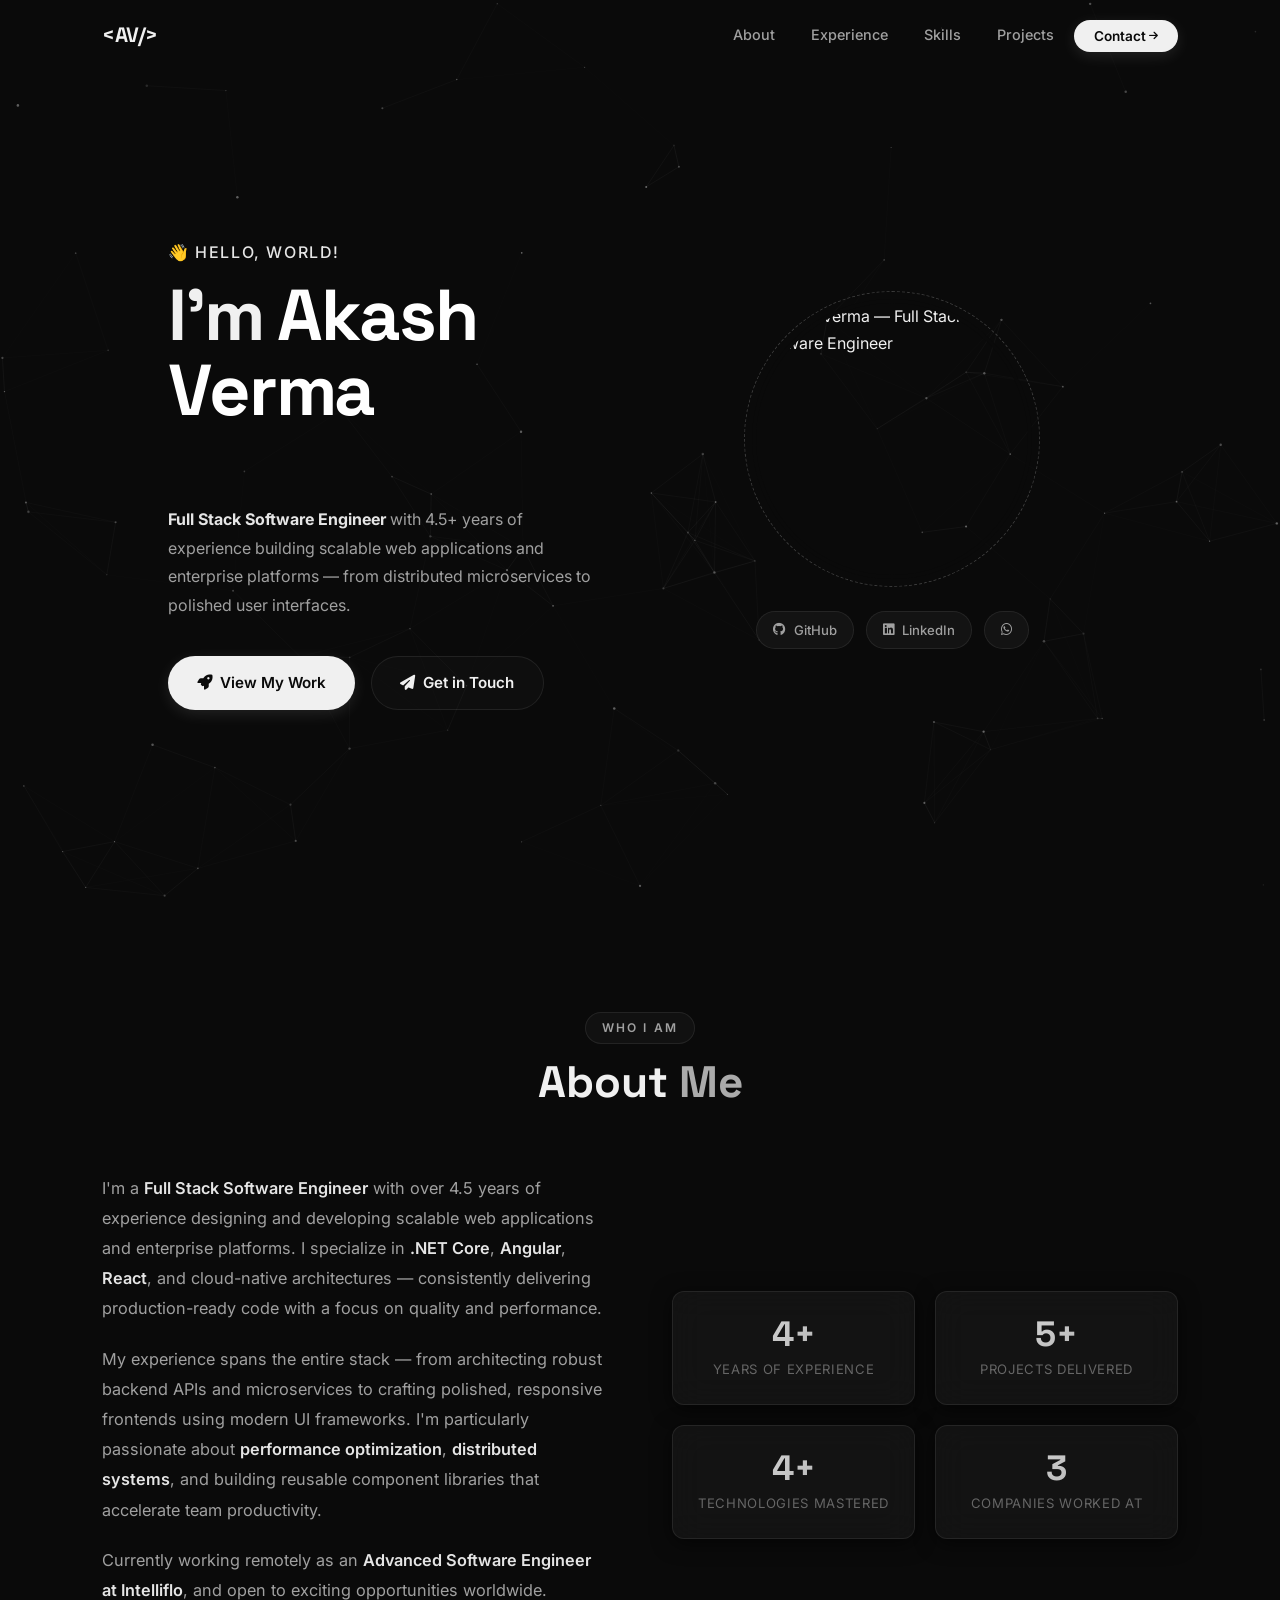
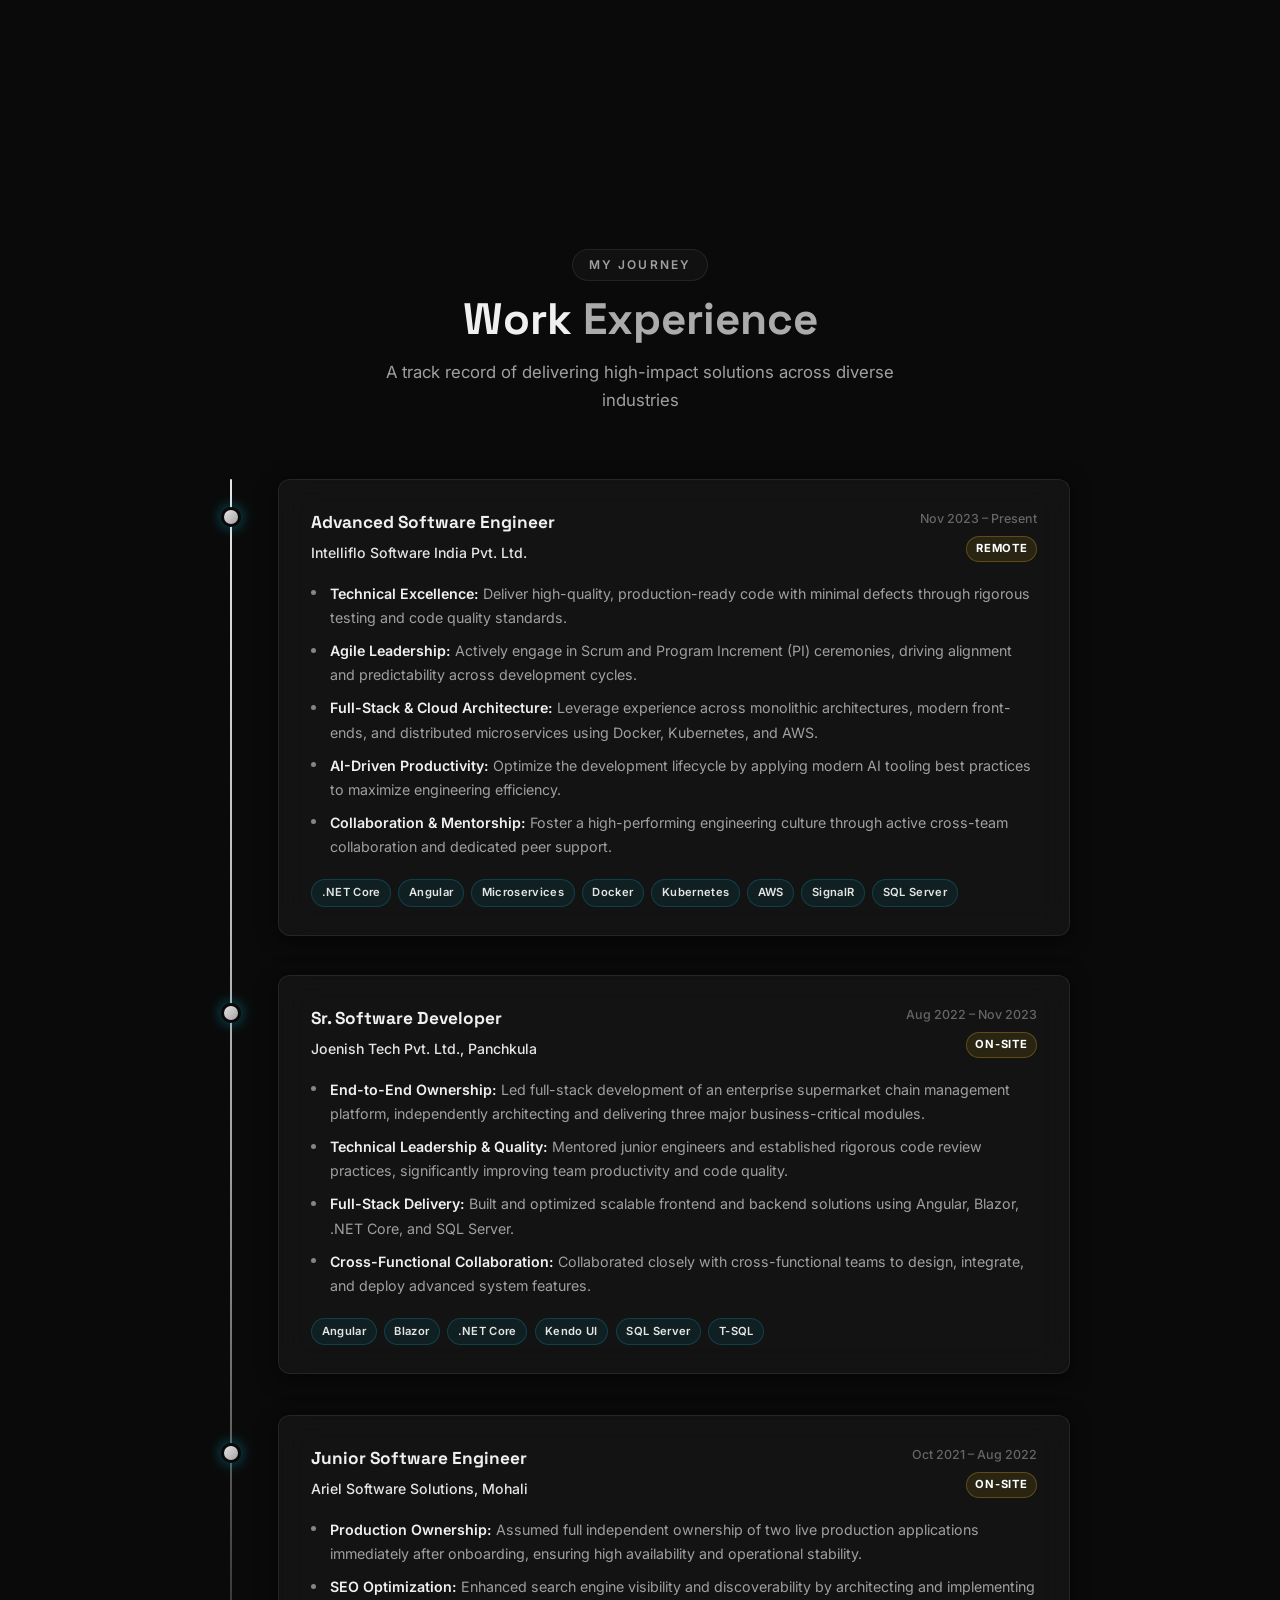
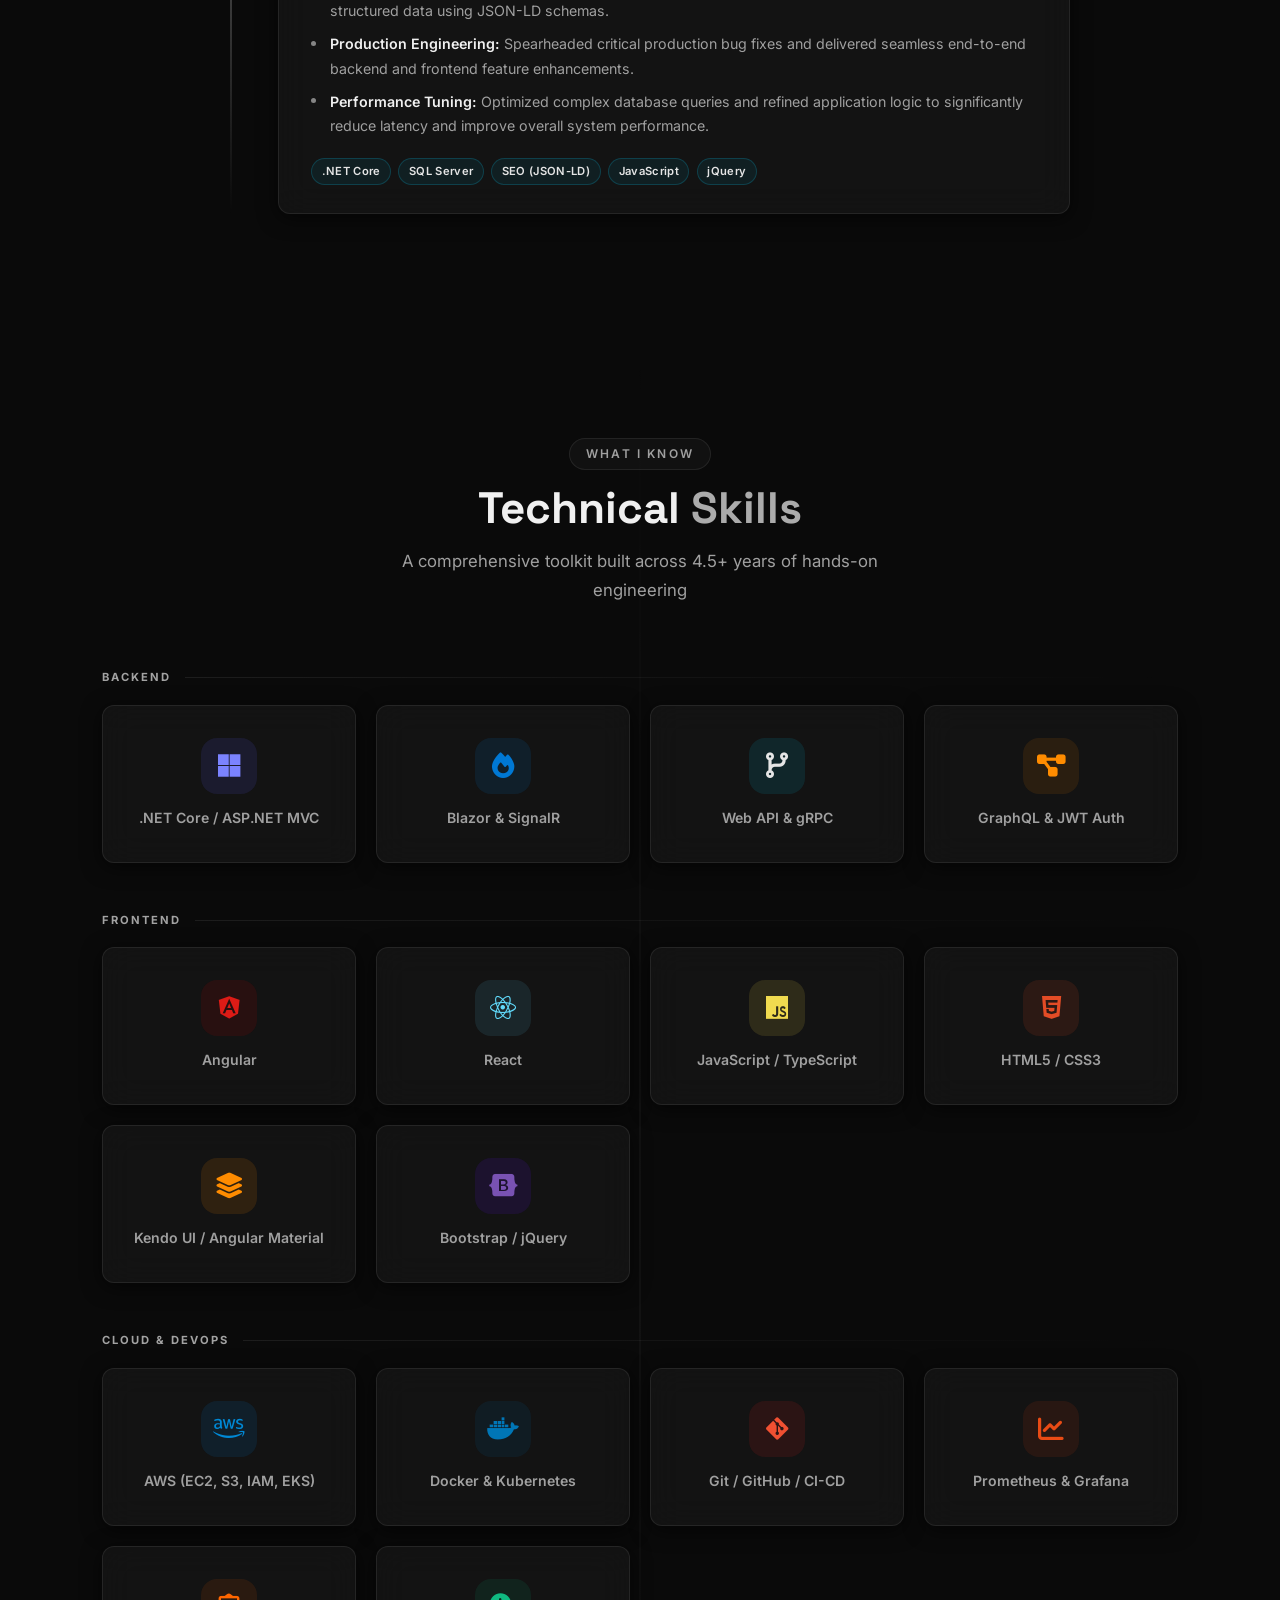
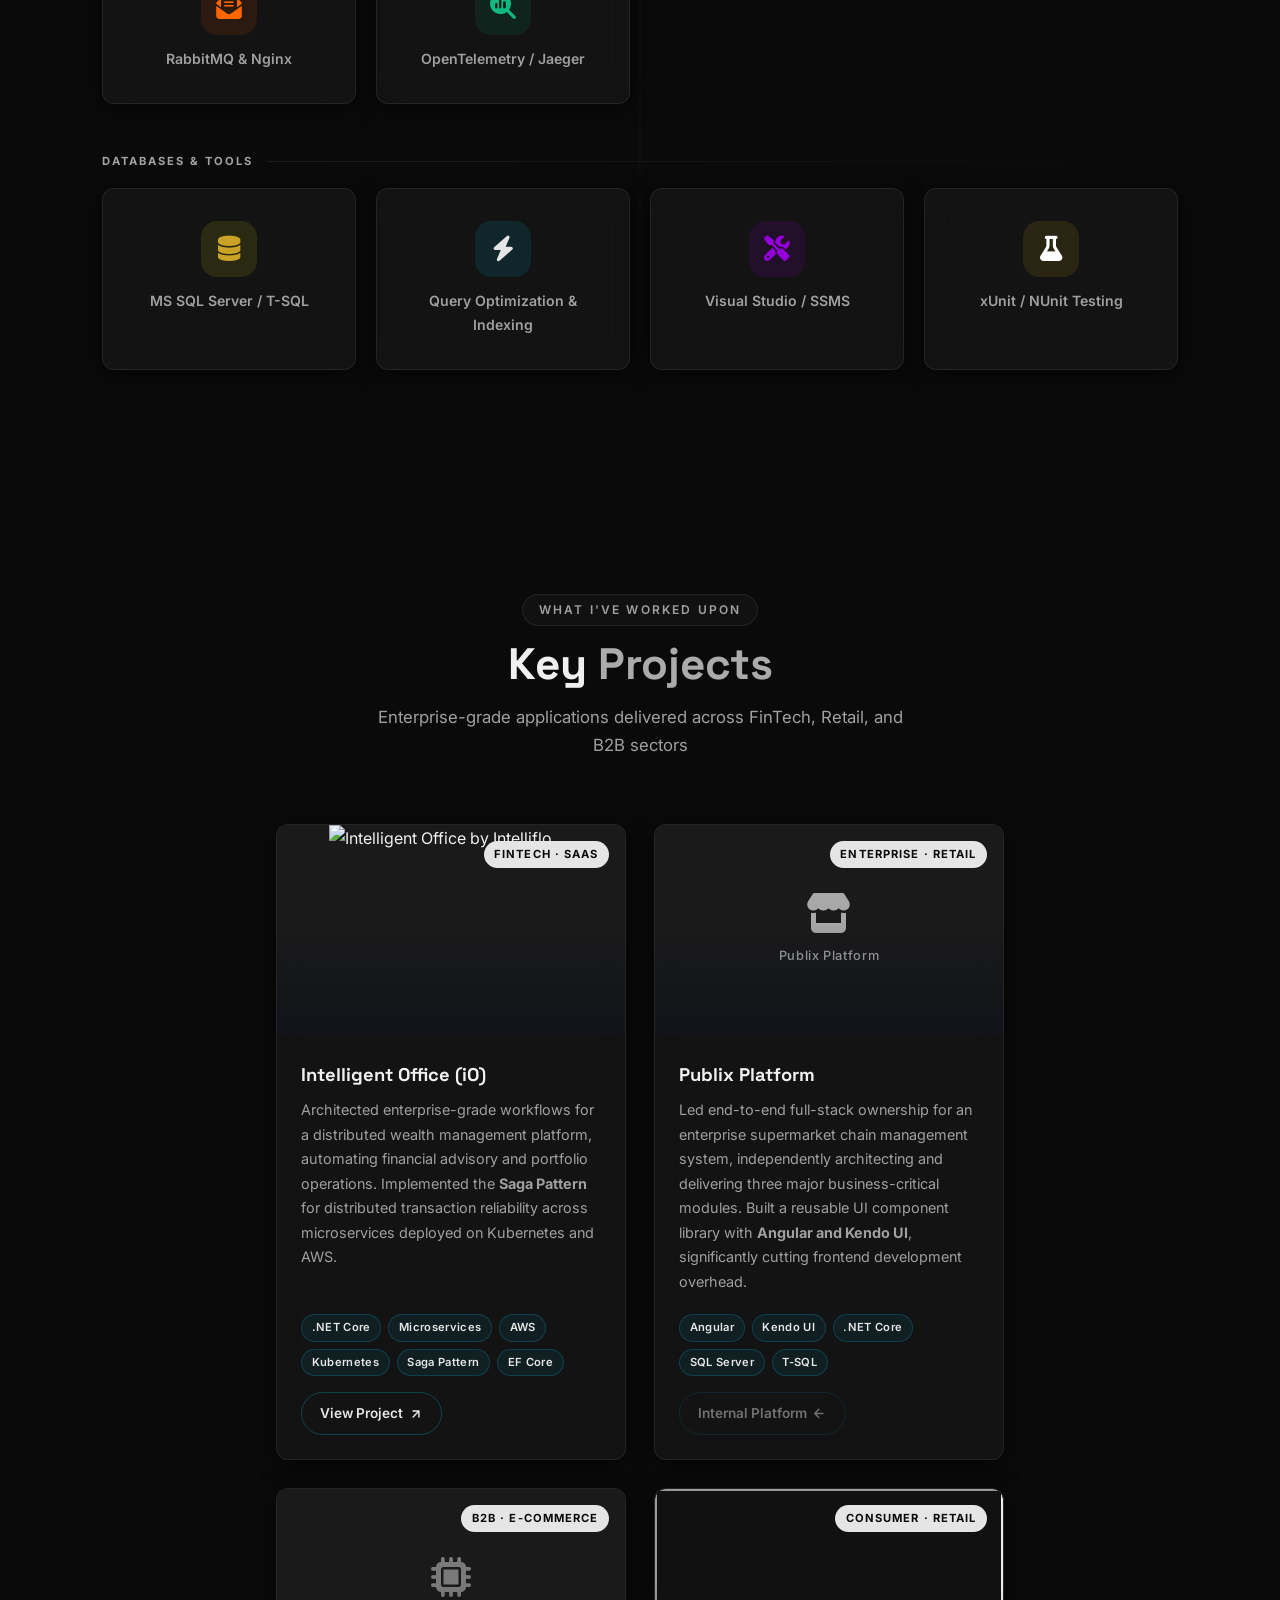
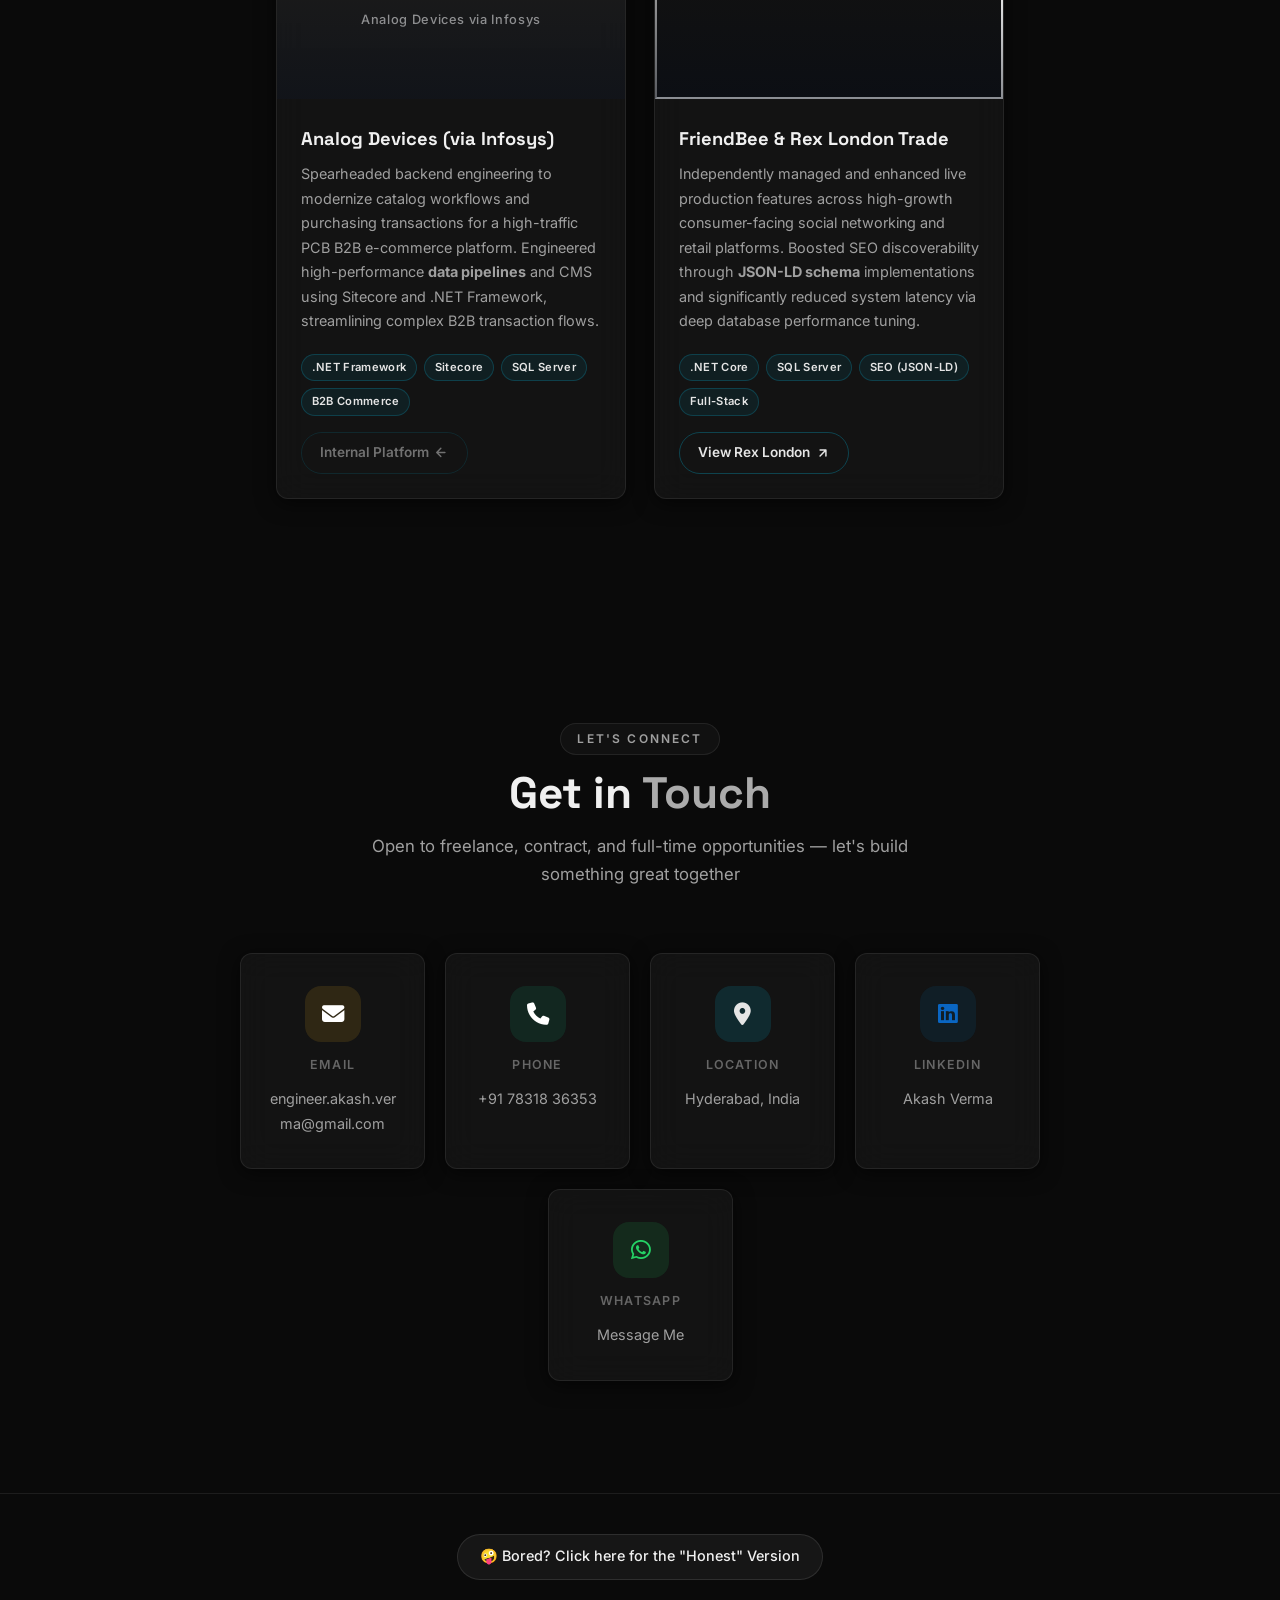
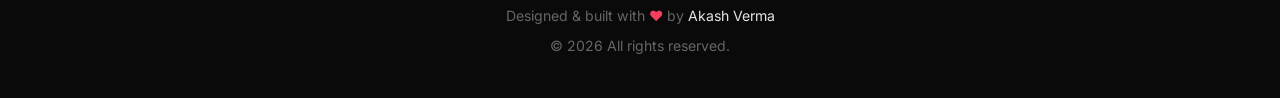
==== commit 0ffa9c53: "design change" ====
--- a/index.html
+++ b/index.html
@@ -65,14 +65,13 @@
 </head>
 
 <body>
-
-  <!-- ════════════════════════════════════════════════════
+  <canvas id="bg-canvas" aria-hidden="true"></canvas>  <!-- ════════════════════════════════════════════════════
          NAVBAR
     ════════════════════════════════════════════════════ -->
   <nav id="navbar" aria-label="Main navigation">
     <div class="container">
       <div class="nav-inner">
-        <a href="#hero" class="nav-logo" aria-label="Akash Verma Home">&lt;AV /&gt;</a>
+        <a href="#hero" class="nav-logo" aria-label="Akash Verma Home">&lt;AV/&gt;</a>
         <ul class="nav-links" id="nav-links" role="menubar">
           <li role="none"><a class="nav-link" href="#about" data-section="about" role="menuitem">About</a></li>
           <li role="none"><a class="nav-link" href="#experience" data-section="experience"
@@ -96,12 +95,6 @@
          HERO
     ════════════════════════════════════════════════════ -->
   <section id="hero" aria-label="Hero section">
-    <canvas id="hero-canvas" aria-hidden="true"></canvas>
-
-    <!-- Ambient glow orbs -->
-    <div class="glow-orb orb-cyan" style="width:420px;height:420px;top:8%;left:2%;"></div>
-    <div class="glow-orb orb-violet" style="width:520px;height:520px;top:25%;right:-8%;"></div>
-    <div class="glow-orb orb-gold" style="width:260px;height:260px;bottom:8%;left:28%;opacity:0.14;"></div>
 
     <div class="container">
       <div class="hero-content">
@@ -152,13 +145,7 @@
             </a>
           </div>
         </div>
-
-      </div>
-    </div>
-
-    <div class="hero-scroll" aria-hidden="true">
-      <span>Scroll</span>
-      <div class="scroll-dot"></div>
+      </div>
     </div>
   </section>
 
@@ -497,7 +484,7 @@
 
         <!-- Intelligent Office (iO) -->
         <article class="glass-card project-card gsap-fade-up" data-tilt>
-          <div class="project-thumb" style="background: linear-gradient(135deg, #0d1b2a 0%, #0a2147 100%);">
+          <div class="project-thumb" style="background: rgba(255, 255, 255, 0.03);">
             <img src="https://office.gb.intelliflo.net/ui-io/images/landing/intelliflo-connect-logo.png"
               alt="Intelligent Office by Intelliflo"
               style="max-width:70%;max-height:110px;object-fit:contain;margin:auto;display:block;" loading="lazy" />
@@ -532,8 +519,7 @@
 
         <!-- Publix Platform -->
         <article class="glass-card project-card gsap-fade-up" data-tilt>
-          <div class="project-thumb"
-            style="background: linear-gradient(135deg, #0f2027 0%, #203a43 50%, #2c5364 100%);">
+          <div class="project-thumb" style="background: rgba(255, 255, 255, 0.03);">
             <div class="project-thumb-placeholder">
               <i class="fa-solid fa-store" style="color:var(--accent-cyan)"></i>
               <span>Publix Platform</span>
@@ -568,7 +554,7 @@
 
         <!-- Analog Devices via Infosys -->
         <article class="glass-card project-card gsap-fade-up" data-tilt>
-          <div class="project-thumb" style="background: linear-gradient(135deg, #1a0533 0%, #2d1065 100%);">
+          <div class="project-thumb" style="background: rgba(255, 255, 255, 0.03);">
             <div class="project-thumb-placeholder">
               <i class="fa-solid fa-microchip" style="color:var(--accent-violet)"></i>
               <span>Analog Devices via Infosys</span>
@@ -637,32 +623,6 @@
   </section>
 
   <!-- ════════════════════════════════════════════════════
-         EDUCATION
-    ════════════════════════════════════════════════════ -->
-  <section id="education" aria-label="Education">
-    <div class="container">
-      <div class="section-header gsap-fade-up">
-        <span class="section-tag">Academic Background</span>
-        <h2 class="section-title">My <span>Education</span></h2>
-      </div>
-
-      <div class="glass-card edu-card gsap-zoom-in">
-        <div class="edu-icon">
-          <i class="fa-solid fa-graduation-cap"></i>
-        </div>
-        <div>
-          <div class="edu-degree">Bachelor of Computer Applications (BCA)</div>
-          <div class="edu-institution">Himachal Pradesh University, Shimla</div>
-          <div class="edu-year">
-            <i class="fa-regular fa-calendar fa-xs"></i>
-            2018 – 2021
-          </div>
-        </div>
-      </div>
-    </div>
-  </section>
-
-  <!-- ════════════════════════════════════════════════════
          CONTACT
     ════════════════════════════════════════════════════ -->
   <section id="contact" aria-label="Contact">
@@ -718,7 +678,8 @@
   <footer>
     <div class="container">
       <p style="margin-bottom: 1.5rem;">
-        <a href="funny.html" style="background: linear-gradient(135deg, var(--accent-cyan), var(--accent-violet)); color: white; padding: 0.5rem 1.25rem; border-radius: 50px; font-weight: bold; font-size: 0.9rem; text-decoration: none; box-shadow: 0 4px 15px rgba(0, 212, 255, 0.3);">
+        <a href="funny.html"
+          style="display: inline-block; background: rgba(255, 255, 255, 0.05); border: 1px solid rgba(255, 255, 255, 0.1); color: var(--text-primary); padding: 0.6rem 1.4rem; border-radius: 50px; font-weight: 500; font-size: 0.9rem; text-decoration: none; transition: all 0.3s ease;">
           🤪 Bored? Click here for the "Honest" Version
         </a>
       </p>
@@ -735,6 +696,8 @@
     ════════════════════════════════════════════════════ -->
   <!-- Typed.js -->
   <script src="https://cdn.jsdelivr.net/npm/typed.js@2.1.0/dist/typed.umd.js"></script>
+  <!-- Background Animation -->
+  <script src="assets/static/bg.js"></script>
   <!-- App Script -->
   <script src="assets/static/app.js"></script>
 </body>
--- a/assets/static/app.css
+++ b/assets/static/app.css
@@ -7,26 +7,26 @@
 
 /* ── Design Tokens ────────────────────────────────────────── */
 :root {
-  --bg-primary: #050b18;
-  --bg-secondary: #0a1628;
-  --bg-card: rgba(10, 22, 40, 0.6);
-  --bg-card-hover: rgba(14, 30, 56, 0.8);
-
-  --accent-cyan: #00d4ff;
-  --accent-violet: #7c3aed;
-  --accent-gold: #fbbf24;
-  --accent-green: #10b981;
-
-  --text-primary: #f0f6ff;
-  --text-secondary: #94a3b8;
-  --text-muted: #475569;
-
-  --border-glass: rgba(0, 212, 255, 0.12);
-  --border-glow: rgba(0, 212, 255, 0.4);
-  --shadow-card: 0 8px 32px rgba(0, 0, 0, 0.4);
-  --shadow-glow: 0 0 40px rgba(0, 212, 255, 0.15);
-
-  --radius-card: 1.25rem;
+  --bg-primary: #0a0a0a;
+  --bg-secondary: #111111;
+  --bg-card: rgba(25, 25, 25, 0.6);
+  --bg-card-hover: rgba(35, 35, 35, 0.8);
+
+  --accent-cyan: #e5e5e5;
+  --accent-violet: #a3a3a3;
+  --accent-gold: #ffffff;
+  --accent-green: #ffffff;
+
+  --text-primary: #f0f0f0;
+  --text-secondary: #a0a0a0;
+  --text-muted: #666666;
+
+  --border-glass: rgba(255, 255, 255, 0.08);
+  --border-glow: rgba(255, 255, 255, 0.15);
+  --shadow-card: 0 4px 20px rgba(0, 0, 0, 0.6);
+  --shadow-glow: 0 0 20px rgba(255, 255, 255, 0.05);
+
+  --radius-card: 0.75rem;
   --radius-pill: 100px;
 
   --transition: all 0.35s cubic-bezier(0.4, 0, 0.2, 1);
@@ -45,6 +45,7 @@
 html {
   scroll-behavior: smooth;
   font-size: 16px;
+  overflow-x: hidden;
 }
 
 body {
@@ -56,8 +57,8 @@
 }
 
 ::selection {
-  background: var(--accent-cyan);
-  color: var(--bg-primary);
+  background: rgba(255, 255, 255, 0.2);
+  color: var(--text-primary);
 }
 
 img {
@@ -84,11 +85,16 @@
 }
 
 ::-webkit-scrollbar-thumb {
-  background: linear-gradient(180deg, var(--accent-cyan), var(--accent-violet));
+  background: rgba(255, 255, 255, 0.2);
   border-radius: 3px;
 }
 
 /* ── Utility ──────────────────────────────────────────────── */
+section {
+  padding: 7rem 0;
+  position: relative;
+}
+
 .container {
   max-width: 1140px;
   margin: 0 auto;
@@ -101,9 +107,9 @@
   font-weight: 600;
   letter-spacing: 0.18em;
   text-transform: uppercase;
-  color: var(--accent-cyan);
-  background: rgba(0, 212, 255, 0.08);
-  border: 1px solid rgba(0, 212, 255, 0.2);
+  color: var(--text-secondary);
+  background: rgba(255, 255, 255, 0.03);
+  border: 1px solid var(--border-glass);
   padding: 0.3rem 1rem;
   border-radius: var(--radius-pill);
   margin-bottom: 0.75rem;
@@ -118,10 +124,8 @@
 }
 
 .section-title span {
-  background: linear-gradient(135deg, var(--accent-cyan), var(--accent-violet));
-  -webkit-background-clip: text;
-  -webkit-text-fill-color: transparent;
-  background-clip: text;
+  color: var(--text-primary);
+  opacity: 0.7;
 }
 
 .section-header {
@@ -184,10 +188,7 @@
   font-family: 'Space Grotesk', sans-serif;
   font-size: 1.3rem;
   font-weight: 700;
-  background: linear-gradient(135deg, var(--accent-cyan), var(--accent-violet));
-  -webkit-background-clip: text;
-  -webkit-text-fill-color: transparent;
-  background-clip: text;
+  color: var(--text-primary);
   letter-spacing: -0.02em;
 }
 
@@ -209,25 +210,26 @@
 
 .nav-link:hover,
 .nav-link.active {
-  color: var(--accent-cyan);
-  background: rgba(0, 212, 255, 0.07);
+  color: var(--text-primary);
+  background: rgba(255, 255, 255, 0.05);
 }
 
 .nav-cta {
   font-size: 0.85rem;
   font-weight: 600;
   color: var(--bg-primary);
-  background: linear-gradient(135deg, var(--accent-cyan), var(--accent-violet));
+  background: var(--text-primary);
   padding: 0.5rem 1.25rem;
   border-radius: var(--radius-pill);
   transition: var(--transition);
-  box-shadow: 0 0 20px rgba(0, 212, 255, 0.25);
+  box-shadow: 0 4px 15px rgba(255, 255, 255, 0.1);
 }
 
 .nav-cta:hover {
   transform: translateY(-1px);
-  box-shadow: 0 0 30px rgba(0, 212, 255, 0.45);
+  box-shadow: 0 6px 20px rgba(255, 255, 255, 0.2);
   color: var(--bg-primary);
+  background: #ffffff;
 }
 
 .hamburger {
@@ -272,23 +274,7 @@
   padding: 7rem 0 4rem;
 }
 
-/* Animated ambient gradient — replaces Three.js canvas */
-#hero::after {
-  content: '';
-  position: absolute;
-  inset: 0;
-  z-index: 0;
-  background:
-    radial-gradient(ellipse 70% 55% at 15% 40%, rgba(0,212,255,0.06) 0%, transparent 65%),
-    radial-gradient(ellipse 55% 45% at 85% 65%, rgba(124,58,237,0.07) 0%, transparent 65%);
-  animation: heroBgPulse 9s ease-in-out infinite alternate;
-  pointer-events: none;
-}
-
-@keyframes heroBgPulse {
-  0%   { opacity: 0.5; }
-  100% { opacity: 1;   }
-}
+
 
 .hero-content {
   position: relative;
@@ -313,16 +299,41 @@
   animation: heroIn 0.65s ease forwards;
   opacity: 0;
 }
-.hero-greeting      { animation-delay: 0.15s; }
-.hero-name          { animation-delay: 0.35s; }
-.hero-typed-wrapper { animation-delay: 0.55s; }
-.hero-desc          { animation-delay: 0.7s;  }
-.hero-actions       { animation-delay: 0.85s; }
-.hero-visual        { animation-delay: 0.25s; }
+
+.hero-greeting {
+  animation-delay: 0.15s;
+}
+
+.hero-name {
+  animation-delay: 0.35s;
+}
+
+.hero-typed-wrapper {
+  animation-delay: 0.55s;
+}
+
+.hero-desc {
+  animation-delay: 0.7s;
+}
+
+.hero-actions {
+  animation-delay: 0.85s;
+}
+
+.hero-visual {
+  animation-delay: 0.25s;
+}
 
 @keyframes heroIn {
-  from { opacity: 0; transform: translateY(18px); }
-  to   { opacity: 1; transform: translateY(0);     }
+  from {
+    opacity: 0;
+    transform: translateY(18px);
+  }
+
+  to {
+    opacity: 1;
+    transform: translateY(0);
+  }
 }
 
 .hero-greeting {
@@ -345,10 +356,7 @@
 }
 
 .hero-name .highlight {
-  background: linear-gradient(135deg, var(--accent-cyan) 0%, var(--accent-violet) 60%);
-  -webkit-background-clip: text;
-  -webkit-text-fill-color: transparent;
-  background-clip: text;
+  color: #ffffff;
 }
 
 .hero-typed-wrapper {
@@ -359,11 +367,11 @@
 }
 
 .typed-cursor {
-  color: var(--accent-cyan);
+  color: var(--text-primary);
 }
 
 #typed-text {
-  color: var(--accent-gold);
+  color: var(--text-primary);
   font-weight: 600;
 }
 
@@ -389,16 +397,17 @@
   font-size: 0.95rem;
   padding: 0.8rem 1.8rem;
   border-radius: var(--radius-pill);
-  background: linear-gradient(135deg, var(--accent-cyan), var(--accent-violet));
-  color: #fff;
-  box-shadow: 0 0 25px rgba(0, 212, 255, 0.3);
+  background: var(--text-primary);
+  color: var(--bg-primary);
+  box-shadow: 0 4px 15px rgba(255, 255, 255, 0.1);
   transition: var(--transition);
 }
 
 .btn-primary:hover {
   transform: translateY(-2px);
-  box-shadow: 0 0 40px rgba(0, 212, 255, 0.5);
-  color: #fff;
+  box-shadow: 0 6px 20px rgba(255, 255, 255, 0.2);
+  color: var(--bg-primary);
+  background: #ffffff;
 }
 
 .btn-secondary {
@@ -411,14 +420,14 @@
   border-radius: var(--radius-pill);
   border: 1px solid var(--border-glass);
   color: var(--text-primary);
-  background: rgba(255, 255, 255, 0.04);
+  background: rgba(255, 255, 255, 0.02);
   transition: var(--transition);
 }
 
 .btn-secondary:hover {
-  border-color: var(--border-glow);
-  background: rgba(0, 212, 255, 0.06);
-  color: var(--accent-cyan);
+  border-color: rgba(255, 255, 255, 0.2);
+  background: rgba(255, 255, 255, 0.05);
+  color: #ffffff;
 }
 
 .hero-visual {
@@ -436,23 +445,10 @@
 
 .profile-ring {
   position: absolute;
-  inset: -12px;
+  inset: -8px;
   border-radius: 50%;
-  background: conic-gradient(from 0deg,
-      var(--accent-cyan),
-      var(--accent-violet),
-      var(--accent-gold),
-      var(--accent-cyan));
-  animation: spin-ring 6s linear infinite;
-  padding: 3px;
-}
-
-.profile-ring::before {
-  content: '';
-  position: absolute;
-  inset: 3px;
-  border-radius: 50%;
-  background: var(--bg-primary);
+  border: 1px dashed rgba(255, 255, 255, 0.2);
+  animation: spin-ring 20s linear infinite;
 }
 
 @keyframes spin-ring {
@@ -497,39 +493,10 @@
   transform: translateY(-2px);
 }
 
-.hero-scroll {
-  position: absolute;
-  bottom: 2.5rem;
-  left: 50%;
-  transform: translateX(-50%);
-  z-index: 2;
-  display: flex;
-  flex-direction: column;
-  align-items: center;
-  gap: 0.5rem;
-  color: var(--text-muted);
-  font-size: 0.75rem;
-  letter-spacing: 0.1em;
-  text-transform: uppercase;
-  animation: float-bounce 2s ease-in-out infinite;
-}
-
 .scroll-dot {
   width: 1px;
   height: 40px;
   background: linear-gradient(to bottom, var(--accent-cyan), transparent);
-}
-
-@keyframes float-bounce {
-
-  0%,
-  100% {
-    transform: translateX(-50%) translateY(0);
-  }
-
-  50% {
-    transform: translateX(-50%) translateY(8px);
-  }
 }
 
 /* ── About ────────────────────────────────────────────────── */
@@ -981,6 +948,7 @@
   transform: translateY(24px);
   transition: opacity 0.55s ease, transform 0.55s ease;
 }
+
 .gsap-fade-up.visible {
   opacity: 1;
   transform: translateY(0);
@@ -991,6 +959,7 @@
   transform: translateX(-28px);
   transition: opacity 0.55s ease, transform 0.55s ease;
 }
+
 .gsap-fade-left.visible {
   opacity: 1;
   transform: translateX(0);
@@ -1001,6 +970,7 @@
   transform: translateX(28px);
   transition: opacity 0.55s ease, transform 0.55s ease;
 }
+
 .gsap-fade-right.visible {
   opacity: 1;
   transform: translateX(0);
@@ -1011,6 +981,7 @@
   transform: scale(0.9) translateY(16px);
   transition: opacity 0.5s ease, transform 0.5s ease;
 }
+
 .gsap-zoom-in.visible {
   opacity: 1;
   transform: scale(1) translateY(0);
@@ -1022,6 +993,7 @@
   transform: translateX(-28px);
   transition: opacity 0.55s ease, transform 0.55s ease;
 }
+
 .timeline-item.visible {
   opacity: 1;
   transform: translateX(0);
@@ -1033,6 +1005,7 @@
   transform: scale(0.95);
   transition: opacity 0.5s ease, transform 0.5s ease;
 }
+
 .edu-card.visible {
   opacity: 1;
   transform: scale(1);
@@ -1044,6 +1017,7 @@
   transform: translateX(-16px);
   transition: opacity 0.45s ease, transform 0.45s ease;
 }
+
 .skill-cat-title.visible {
   opacity: 1;
   transform: translateX(0);
@@ -1139,11 +1113,13 @@
   }
 
   .projects-grid {
+    display: grid;
     grid-template-columns: 1fr;
   }
 
   .contact-grid {
-    grid-template-columns: repeat(2, 1fr);
+    display: grid;
+    grid-template-columns: 1fr;
   }
 
   .about-stats {
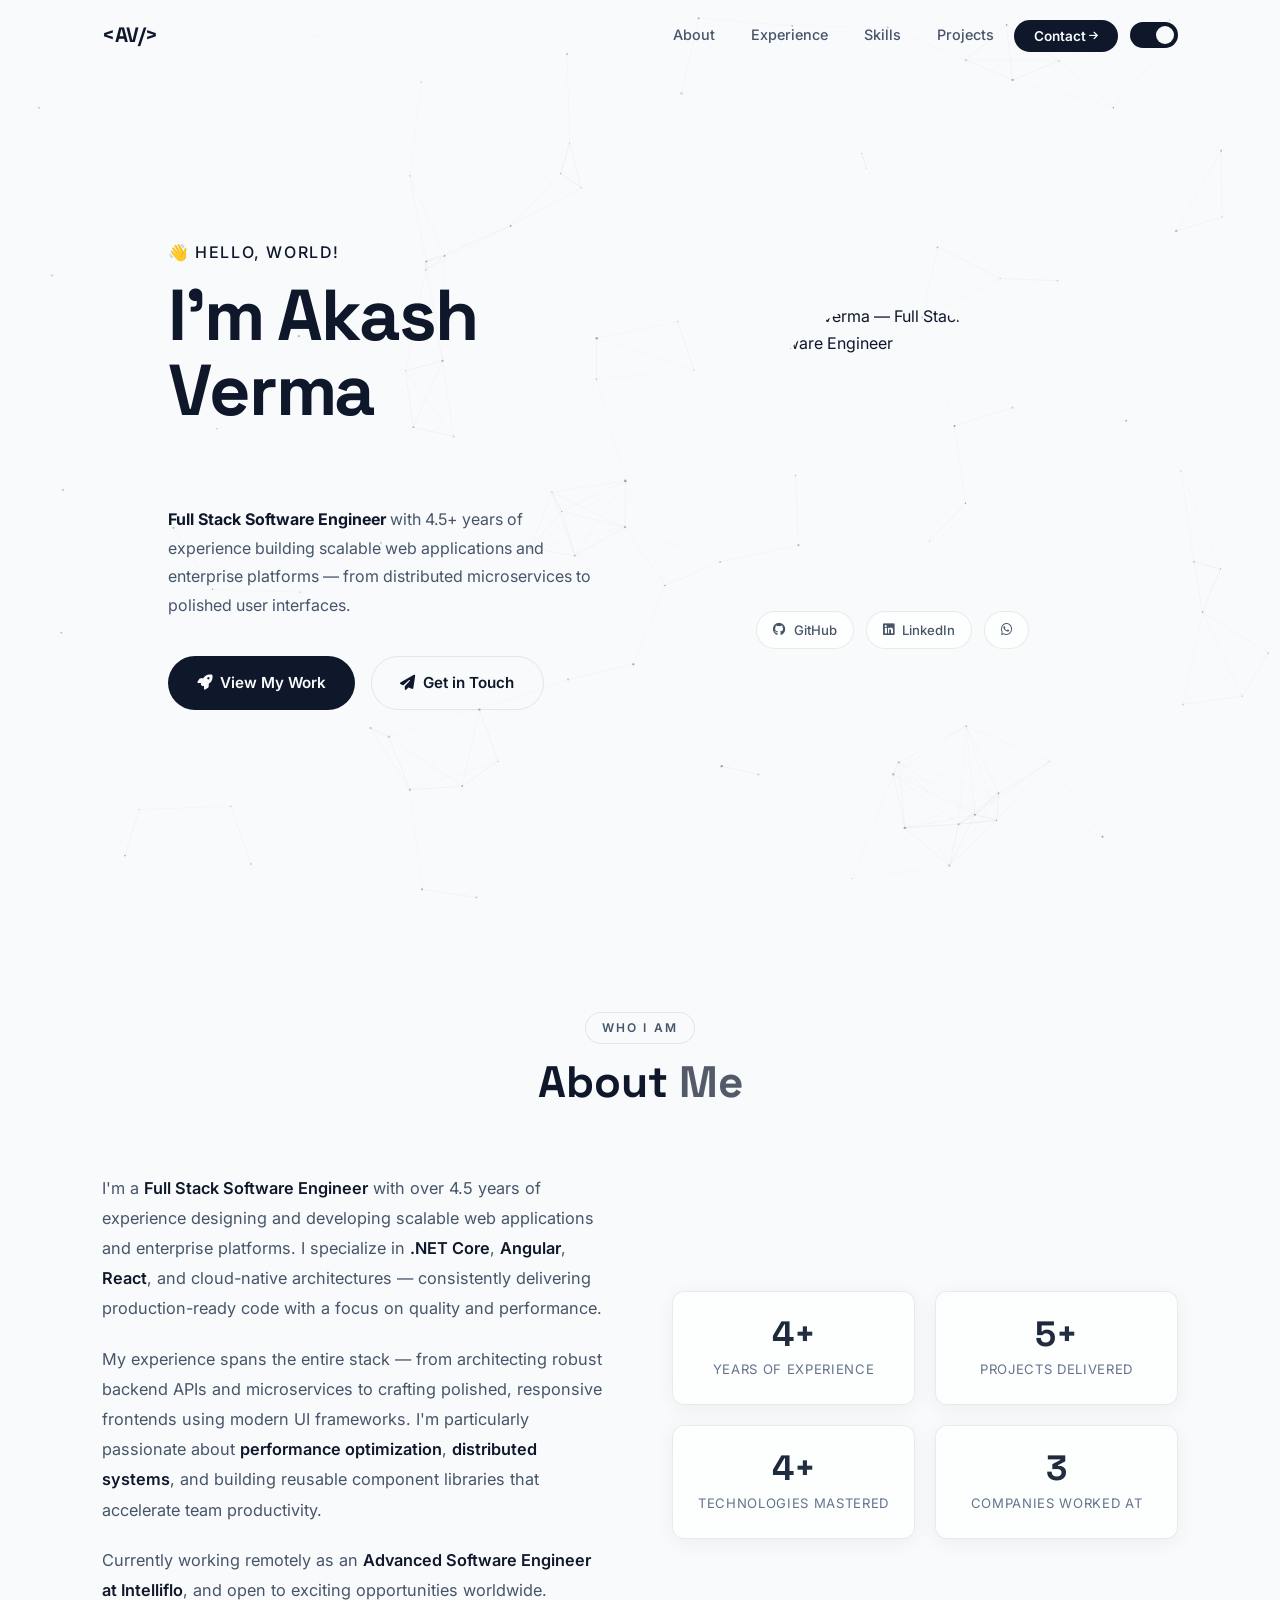
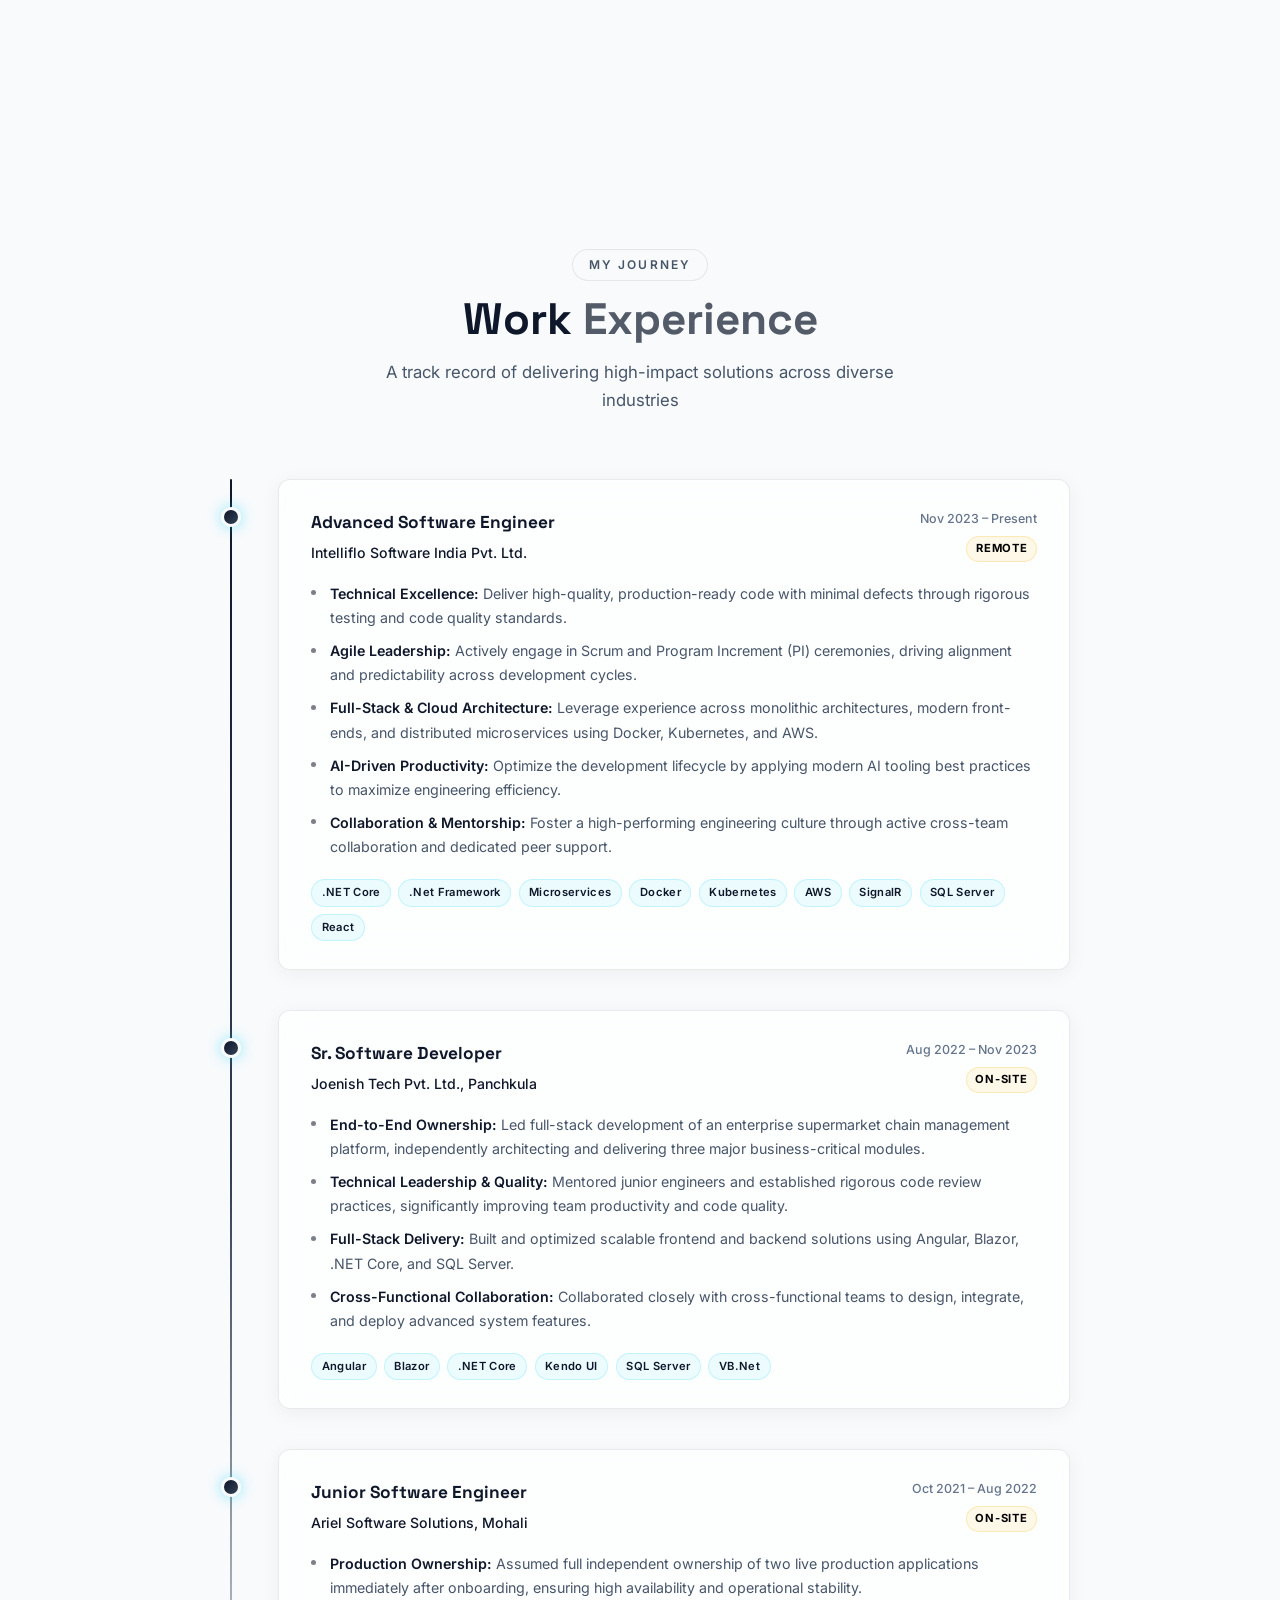
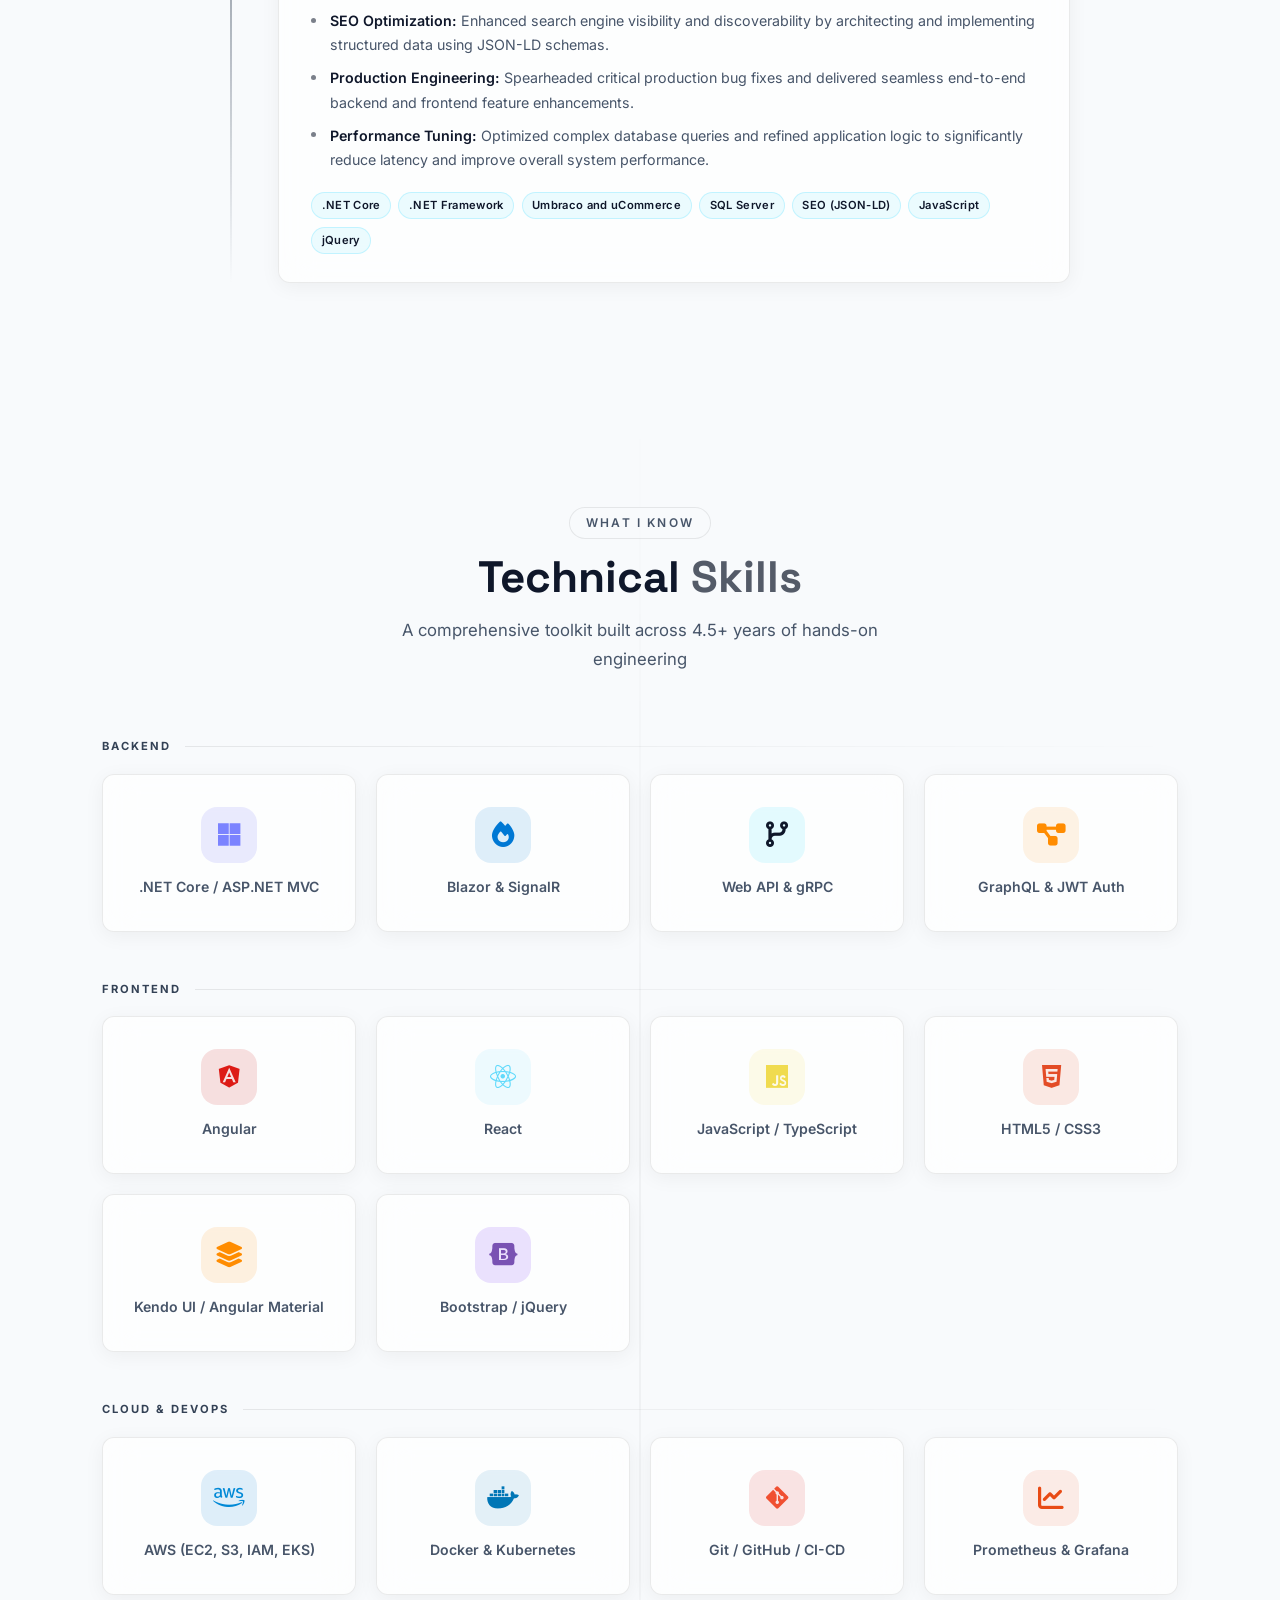
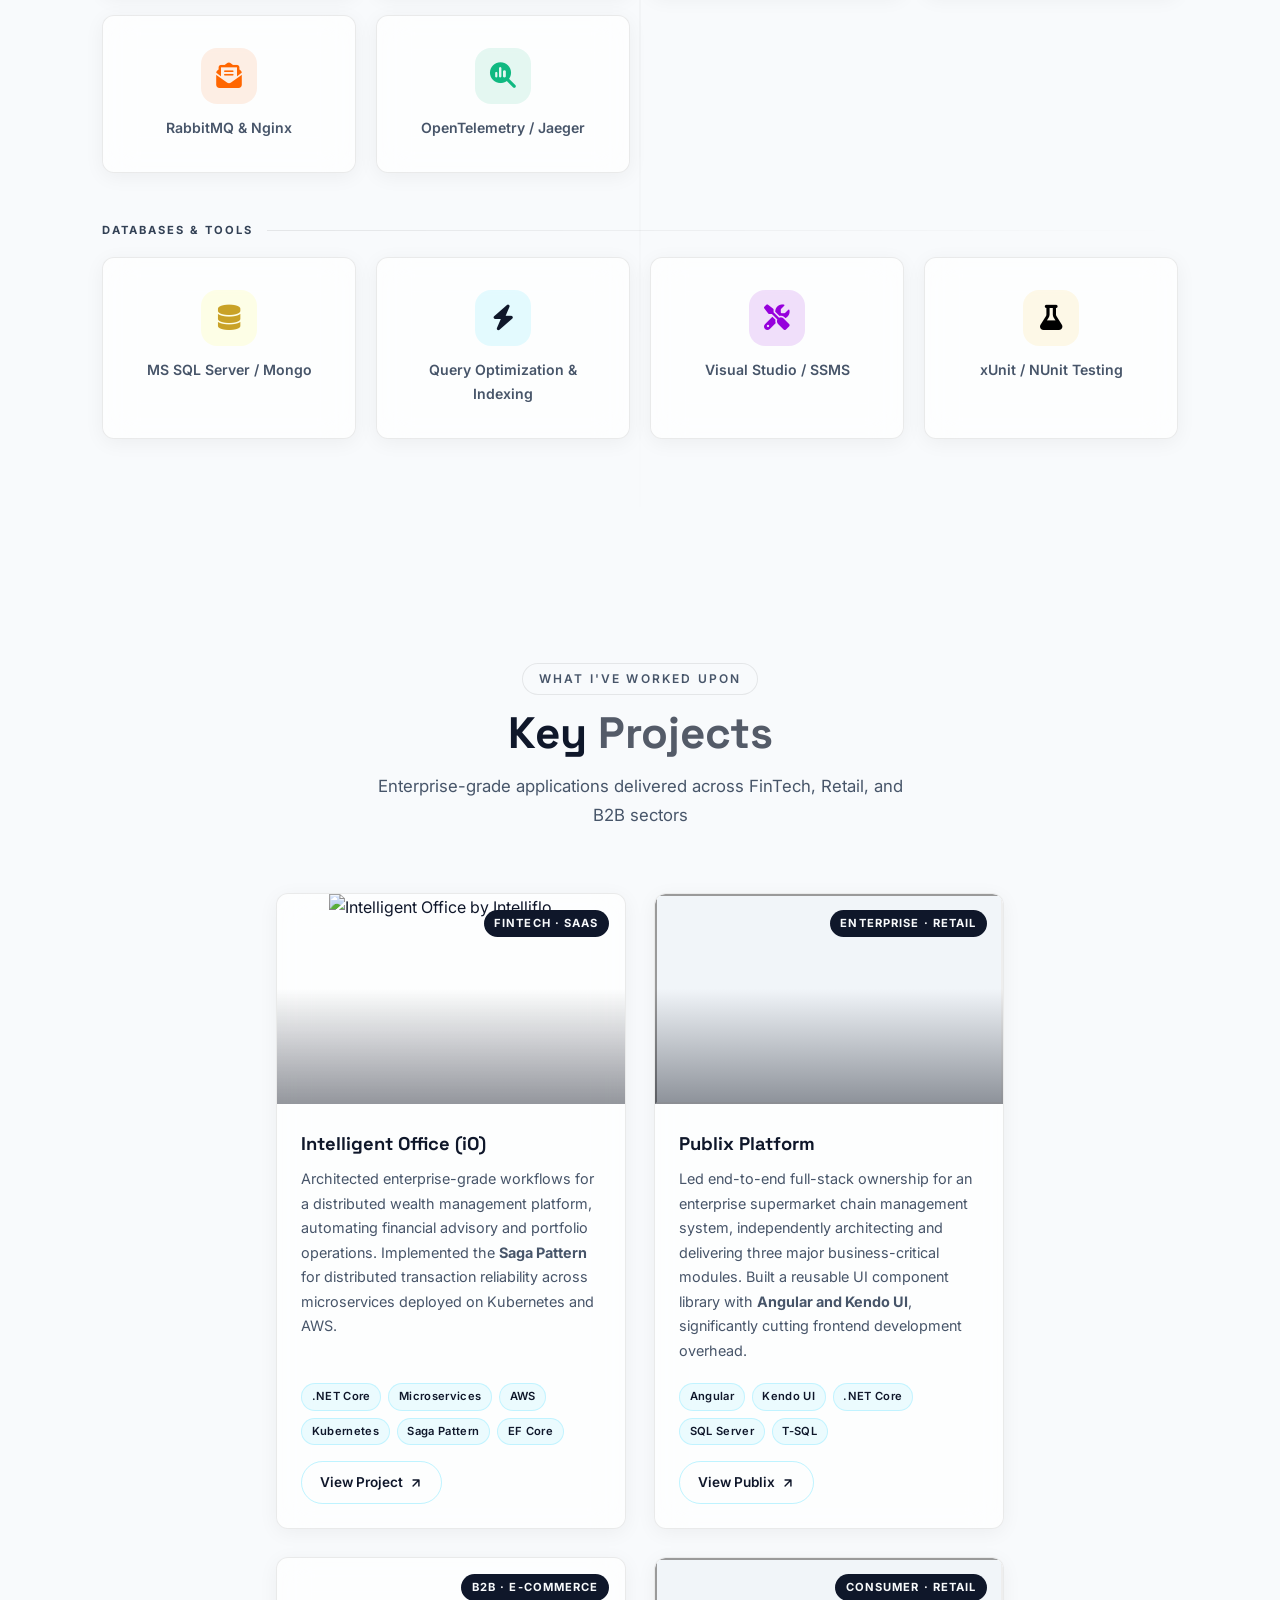
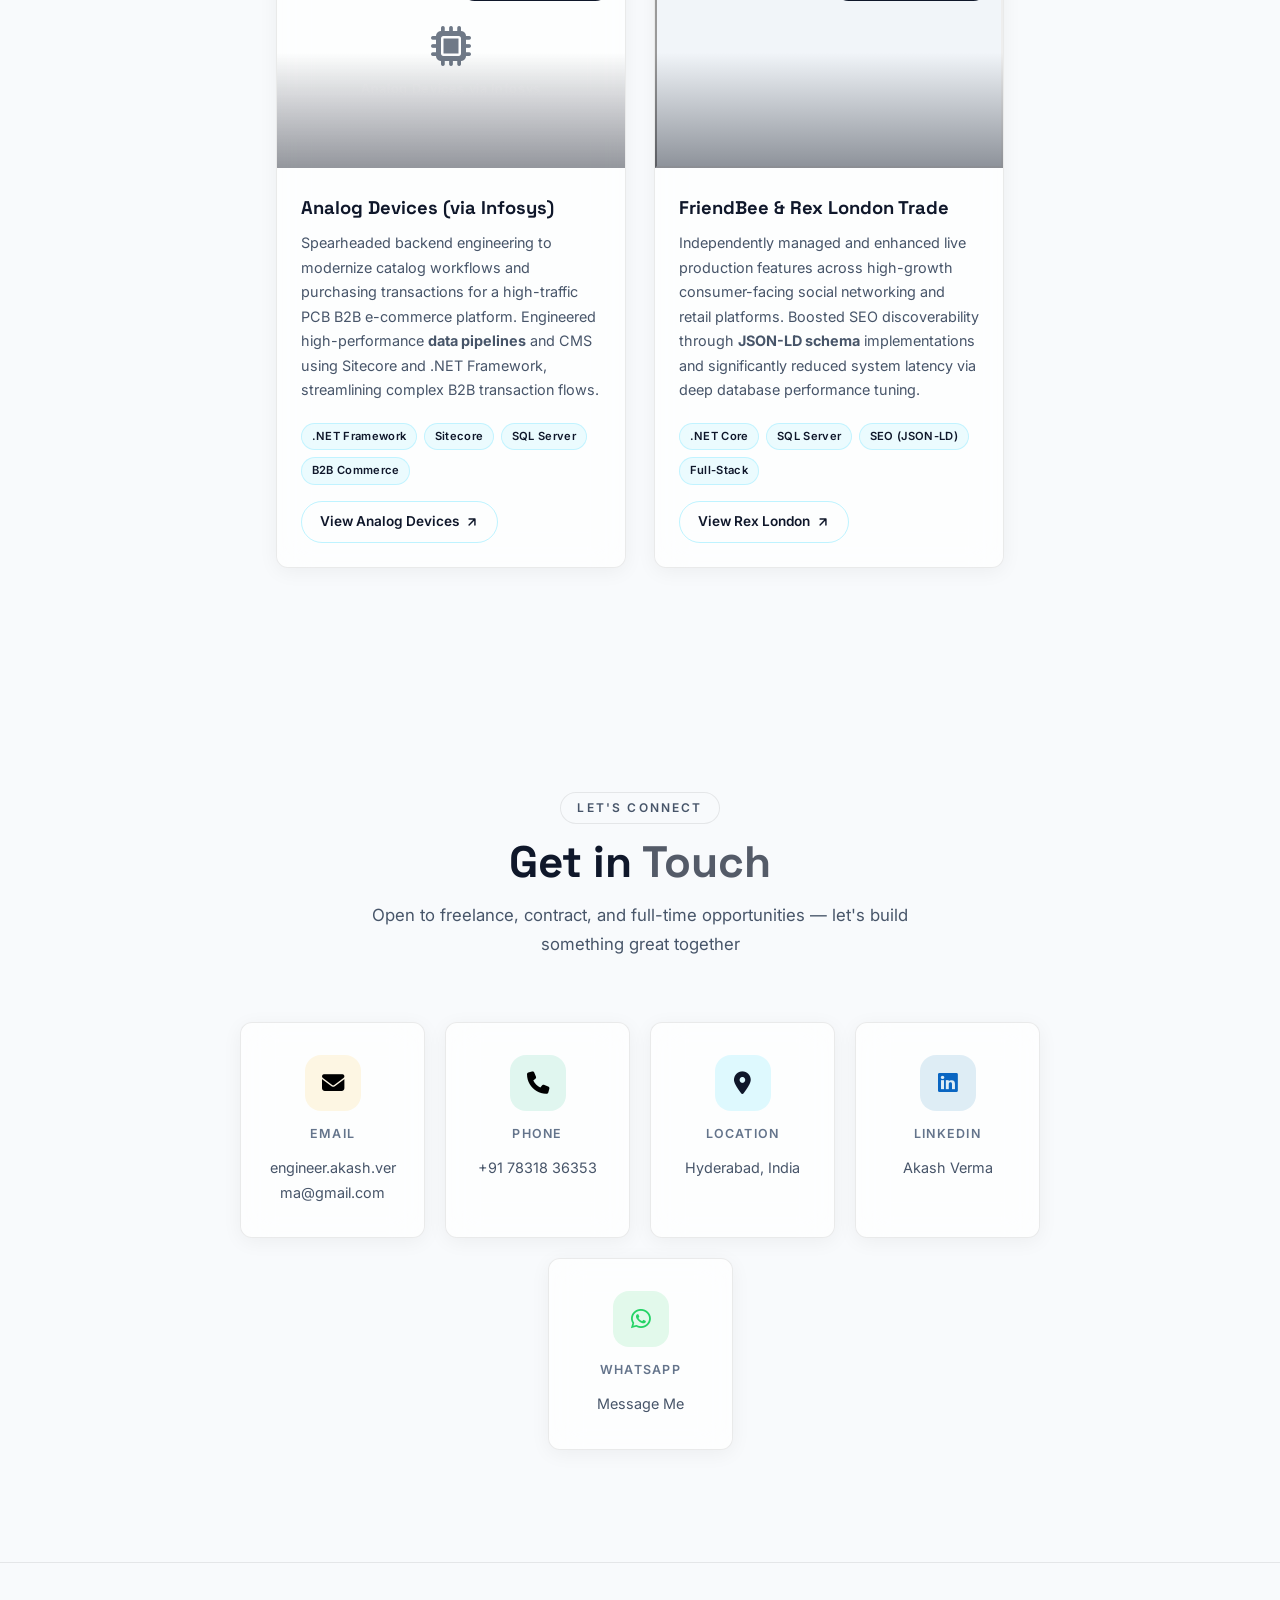
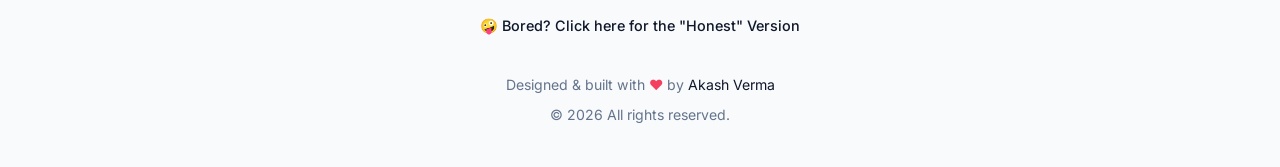
==== commit 712d6fa7: "cosmatic fixes" ====
--- a/index.html
+++ b/index.html
@@ -62,10 +62,13 @@
   <link rel="stylesheet" href="https://cdnjs.cloudflare.com/ajax/libs/font-awesome/6.4.2/css/all.min.css" />
   <!-- App CSS -->
   <link rel="stylesheet" href="assets/static/app.css" />
+
+  <!-- Theme Script (Placed in head to prevent FOUC) -->
+  <script src="assets/static/theme.js"></script>
 </head>
 
 <body>
-  <canvas id="bg-canvas" aria-hidden="true"></canvas>  <!-- ════════════════════════════════════════════════════
+  <canvas id="bg-canvas" aria-hidden="true"></canvas> <!-- ════════════════════════════════════════════════════
          NAVBAR
     ════════════════════════════════════════════════════ -->
   <nav id="navbar" aria-label="Main navigation">
@@ -82,6 +85,12 @@
             <a class="nav-cta" href="#contact" data-section="contact" role="menuitem">
               Contact <i class="fas fa-arrow-right fa-xs"></i>
             </a>
+          </li>
+          <li role="none" style="display: flex; align-items: center;">
+            <label class="theme-switch" aria-label="Toggle light/dark mode" title="Toggle Theme">
+              <input type="checkbox" class="theme-toggle-checkbox">
+              <span class="slider round"></span>
+            </label>
           </li>
         </ul>
         <button class="hamburger" id="hamburger" aria-label="Toggle menu" aria-expanded="false">
@@ -244,13 +253,14 @@
             </ul>
             <div class="tech-tags">
               <span class="tech-tag">.NET Core</span>
-              <span class="tech-tag">Angular</span>
+              <span class="tech-tag">.Net Framework</span>
               <span class="tech-tag">Microservices</span>
               <span class="tech-tag">Docker</span>
               <span class="tech-tag">Kubernetes</span>
               <span class="tech-tag">AWS</span>
               <span class="tech-tag">SignalR</span>
               <span class="tech-tag">SQL Server</span>
+              <span class="tech-tag">React</span>
             </div>
           </div>
         </div>
@@ -286,7 +296,7 @@
               <span class="tech-tag">.NET Core</span>
               <span class="tech-tag">Kendo UI</span>
               <span class="tech-tag">SQL Server</span>
-              <span class="tech-tag">T-SQL</span>
+              <span class="tech-tag">VB.Net</span>
             </div>
           </div>
         </div>
@@ -317,6 +327,8 @@
             </ul>
             <div class="tech-tags">
               <span class="tech-tag">.NET Core</span>
+              <span class="tech-tag">.NET Framework</span>
+              <span class="tech-tag">Umbraco and uCommerce</span>
               <span class="tech-tag">SQL Server</span>
               <span class="tech-tag">SEO (JSON-LD)</span>
               <span class="tech-tag">JavaScript</span>
@@ -445,7 +457,7 @@
         <div class="skills-grid">
           <div class="glass-card skill-card gsap-zoom-in" data-tilt>
             <div class="skill-icon-wrap si-sql"><i class="fa-solid fa-database"></i></div>
-            <div class="skill-name">MS SQL Server / T-SQL</div>
+            <div class="skill-name">MS SQL Server / Mongo</div>
           </div>
           <div class="glass-card skill-card gsap-zoom-in" data-tilt>
             <div class="skill-icon-wrap" style="background:rgba(0,212,255,0.1);color:var(--accent-cyan)">
@@ -519,11 +531,9 @@
 
         <!-- Publix Platform -->
         <article class="glass-card project-card gsap-fade-up" data-tilt>
-          <div class="project-thumb" style="background: rgba(255, 255, 255, 0.03);">
-            <div class="project-thumb-placeholder">
-              <i class="fa-solid fa-store" style="color:var(--accent-cyan)"></i>
-              <span>Publix Platform</span>
-            </div>
+          <div class="project-thumb">
+            <iframe src="https://www.publix.com/" scrolling="no" title="Publix Platform preview" loading="lazy"
+              aria-hidden="true"></iframe>
             <div class="project-thumb-overlay"></div>
             <span class="project-badge">Enterprise · Retail</span>
           </div>
@@ -542,13 +552,13 @@
               <span class="tech-tag">SQL Server</span>
               <span class="tech-tag">T-SQL</span>
             </div>
-            <span class="project-link" style="opacity:0.45;cursor:default;">
-              Internal Platform
+            <a href="https://www.publix.com/" class="project-link" target="_blank" rel="noopener">
+              View Publix
               <svg xmlns="http://www.w3.org/2000/svg" viewBox="0 0 24 24" fill="none" stroke="currentColor"
                 stroke-width="2.5" stroke-linecap="round" stroke-linejoin="round">
-                <path d="M17 11H3M10 18l-7-7 7-7" />
+                <path d="M7 17L17 7M17 7H7M17 7v10" />
               </svg>
-            </span>
+            </a>
           </div>
         </article>
 
@@ -576,13 +586,13 @@
               <span class="tech-tag">SQL Server</span>
               <span class="tech-tag">B2B Commerce</span>
             </div>
-            <span class="project-link" style="opacity:0.45;cursor:default;">
-              Internal Platform
+            <a href="https://www.analog.com/en/index.html" class="project-link" target="_blank" rel="noopener">
+              View Analog Devices
               <svg xmlns="http://www.w3.org/2000/svg" viewBox="0 0 24 24" fill="none" stroke="currentColor"
                 stroke-width="2.5" stroke-linecap="round" stroke-linejoin="round">
-                <path d="M17 11H3M10 18l-7-7 7-7" />
+                <path d="M7 17L17 7M17 7H7M17 7v10" />
               </svg>
-            </span>
+            </a>
           </div>
         </article>
 
--- a/assets/static/app.css
+++ b/assets/static/app.css
@@ -31,6 +31,27 @@
 
   --transition: all 0.35s cubic-bezier(0.4, 0, 0.2, 1);
   --transition-fast: all 0.18s ease;
+}
+
+[data-theme="light"] {
+  --bg-primary: #f8fafc;
+  --bg-secondary: #f1f5f9;
+  --bg-card: rgba(255, 255, 255, 0.7);
+  --bg-card-hover: rgba(255, 255, 255, 0.95);
+
+  --accent-cyan: #0f172a;
+  --accent-violet: #334155;
+  --accent-gold: #000000;
+  --accent-green: #000000;
+
+  --text-primary: #0f172a;
+  --text-secondary: #475569;
+  --text-muted: #64748b;
+
+  --border-glass: rgba(0, 0, 0, 0.08);
+  --border-glow: rgba(0, 0, 0, 0.15);
+  --shadow-card: 0 4px 20px rgba(0, 0, 0, 0.05);
+  --shadow-glow: 0 0 20px rgba(0, 0, 0, 0.05);
 }
 
 /* ── Reset & Base ─────────────────────────────────────────── */
@@ -54,6 +75,7 @@
   color: var(--text-primary);
   overflow-x: hidden;
   line-height: 1.7;
+  transition: background-color 0.35s cubic-bezier(0.4, 0, 0.2, 1), color 0.35s cubic-bezier(0.4, 0, 0.2, 1);
 }
 
 ::selection {
@@ -240,6 +262,8 @@
   padding: 0.5rem;
   background: none;
   border: none;
+  position: relative;
+  z-index: 1000;
 }
 
 .hamburger span {
@@ -356,7 +380,7 @@
 }
 
 .hero-name .highlight {
-  color: #ffffff;
+  color: var(--text-primary);
 }
 
 .hero-typed-wrapper {
@@ -1331,6 +1355,65 @@
   background: linear-gradient(to right, var(--border-glass), transparent);
 }
 
+.hamburger.active span:nth-child(3) {
+  transform: translateY(-8px) rotate(-45deg);
+}
+
+/* ── Theme Switch Slider ── */
+.theme-switch {
+  position: relative;
+  display: inline-block;
+  width: 48px;
+  height: 26px;
+  margin-left: 0.5rem;
+}
+
+.theme-switch input {
+  opacity: 0;
+  width: 0;
+  height: 0;
+}
+
+.theme-switch .slider {
+  position: absolute;
+  cursor: pointer;
+  top: 0;
+  left: 0;
+  right: 0;
+  bottom: 0;
+  background-color: var(--bg-card);
+  transition: .4s;
+  border: 1px solid var(--border-glass);
+}
+
+.theme-switch .slider:before {
+  position: absolute;
+  content: "";
+  height: 18px;
+  width: 18px;
+  left: 3px;
+  bottom: 3px;
+  background-color: var(--text-primary);
+  transition: .4s;
+}
+
+.theme-switch input:checked + .slider {
+  background-color: var(--accent-cyan);
+}
+
+.theme-switch input:checked + .slider:before {
+  transform: translateX(22px);
+  background-color: var(--bg-primary);
+}
+
+.theme-switch .slider.round {
+  border-radius: 34px;
+}
+
+.theme-switch .slider.round:before {
+  border-radius: 50%;
+}
+
 /* ══════════════════════════════════════════════════════════
    EDUCATION
 ══════════════════════════════════════════════════════════ */
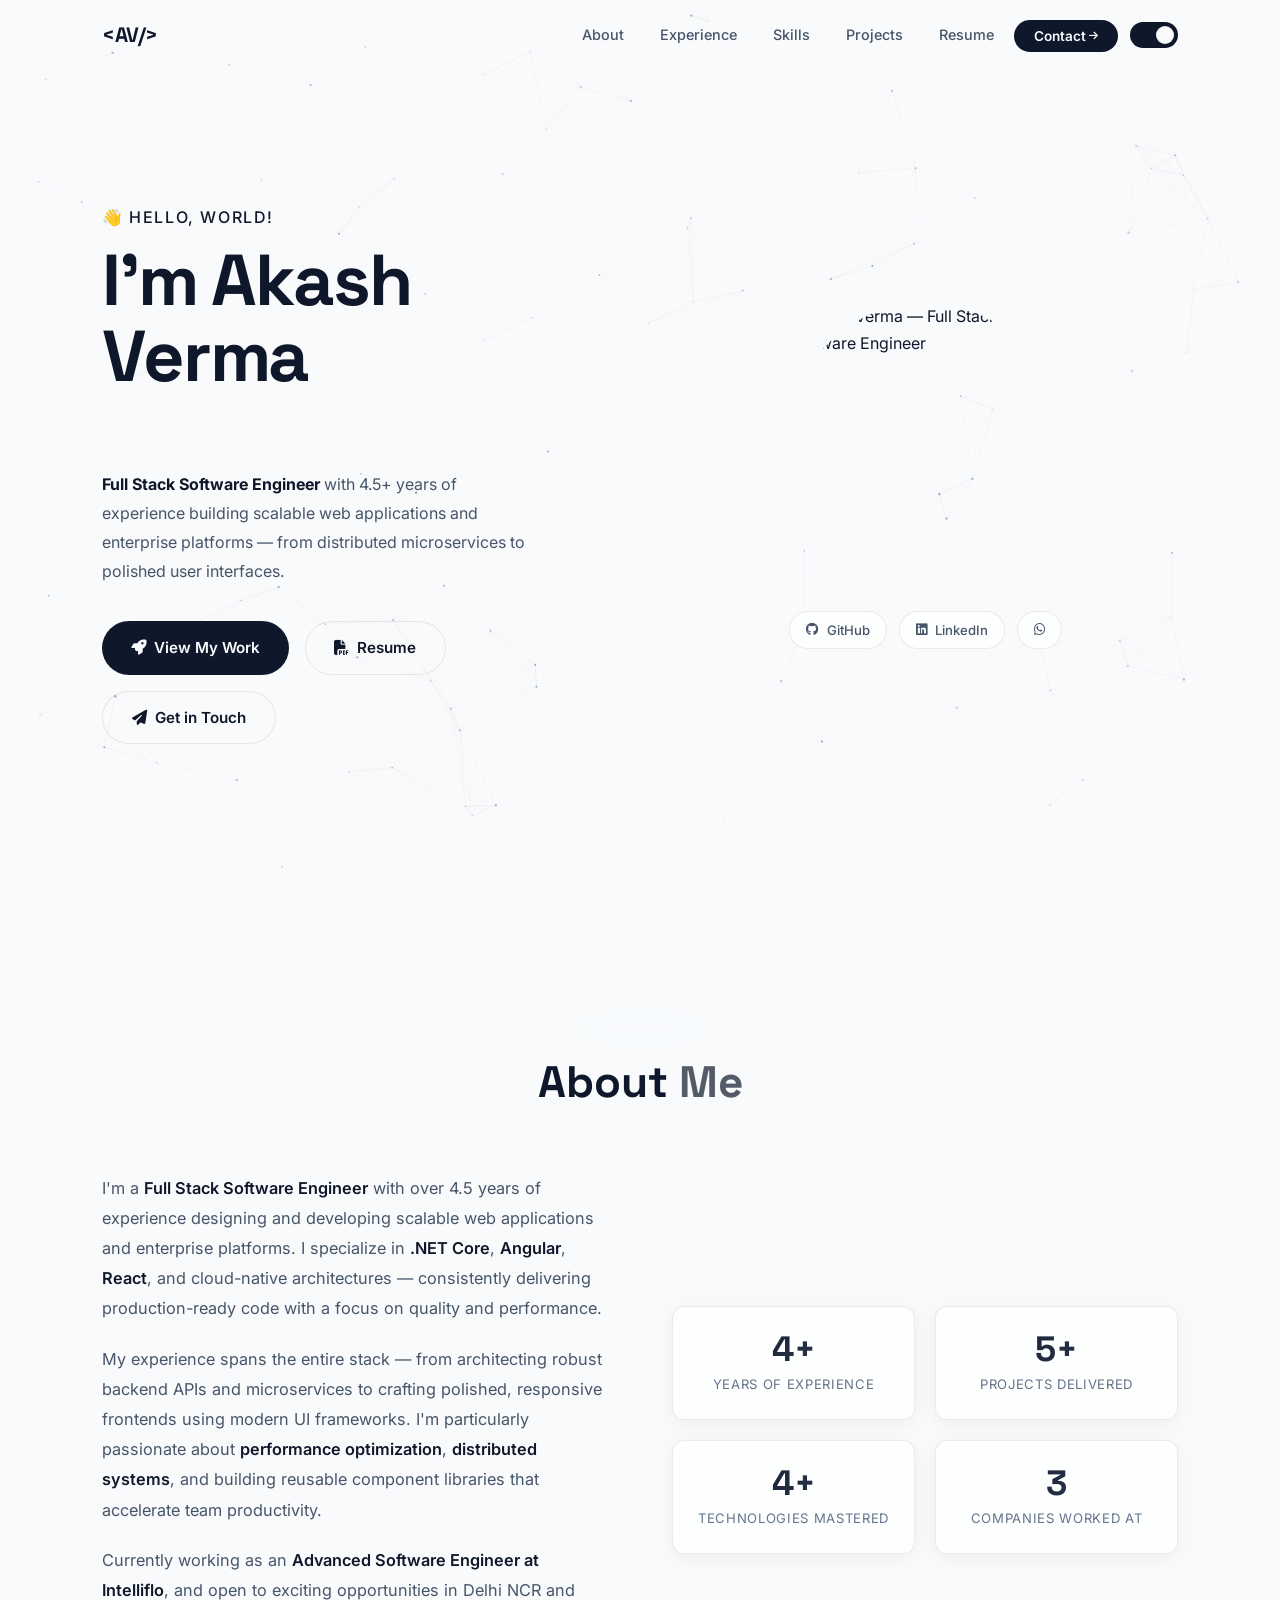
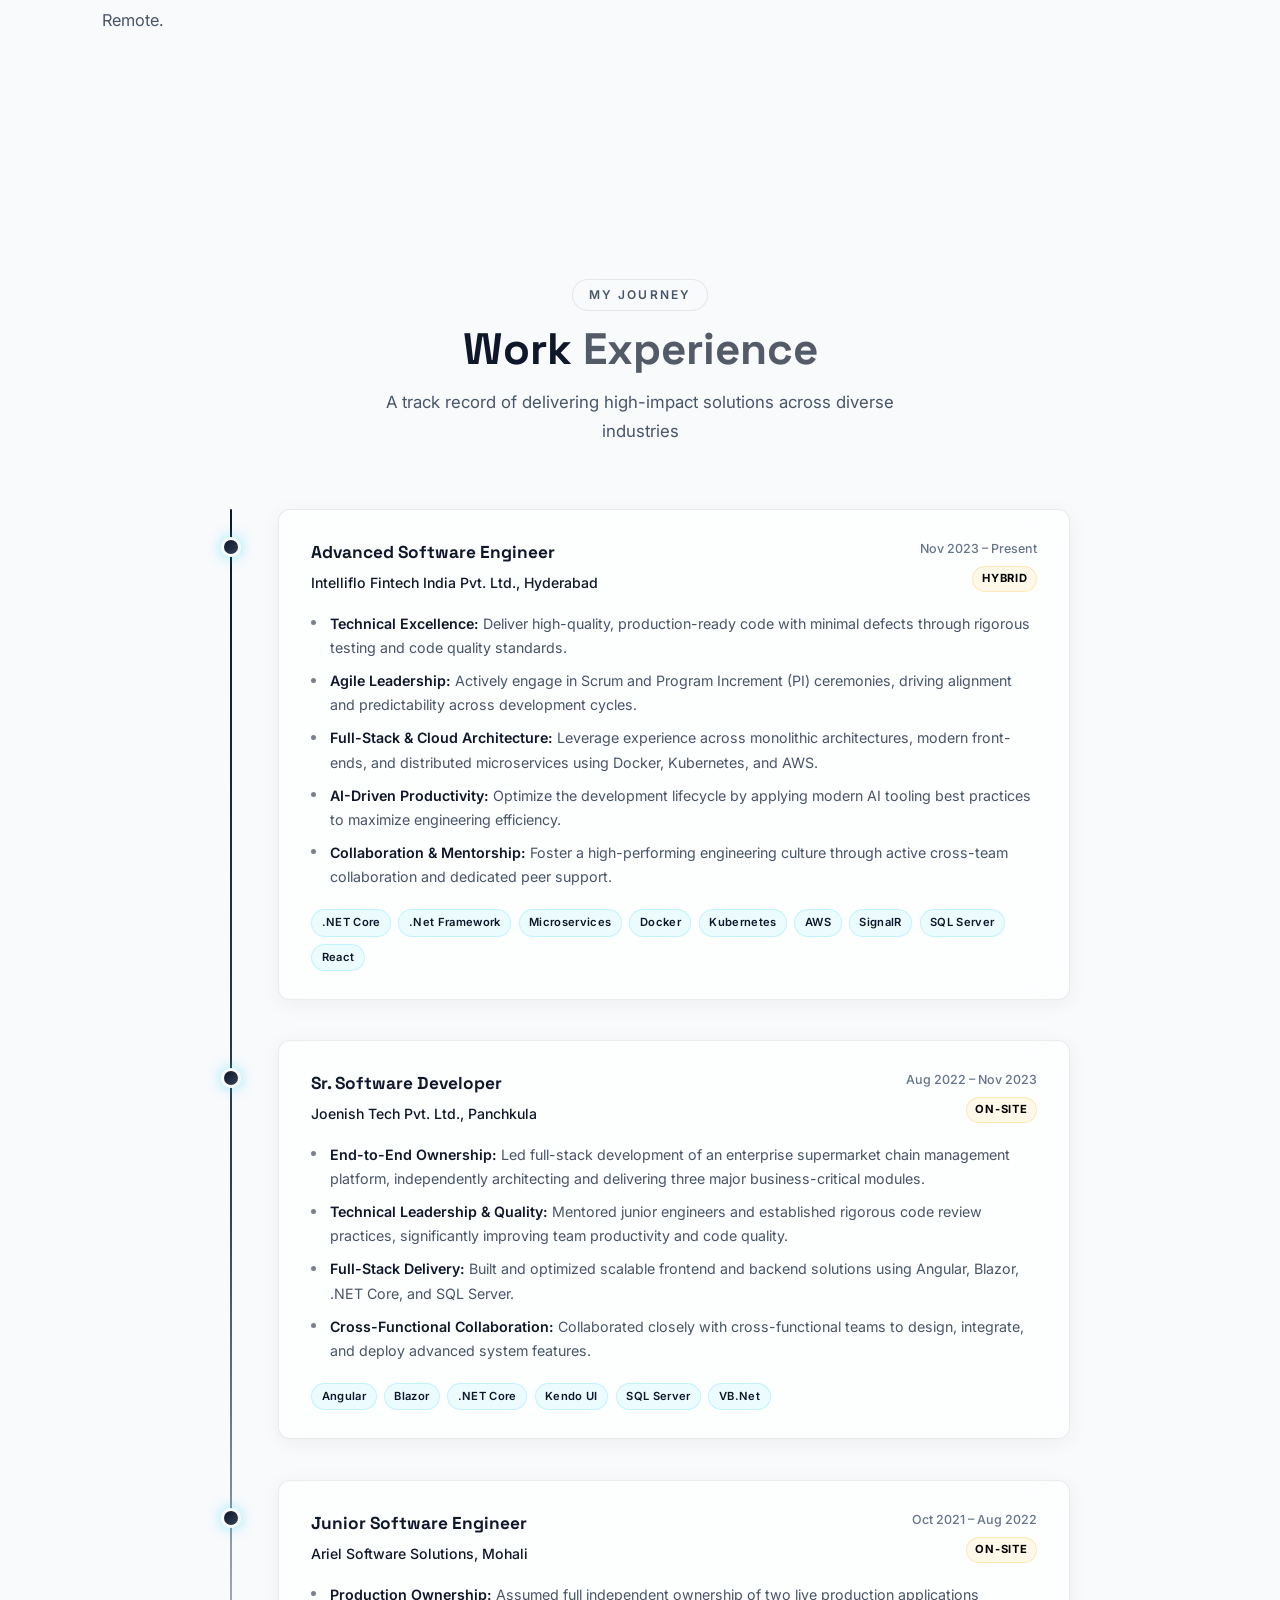
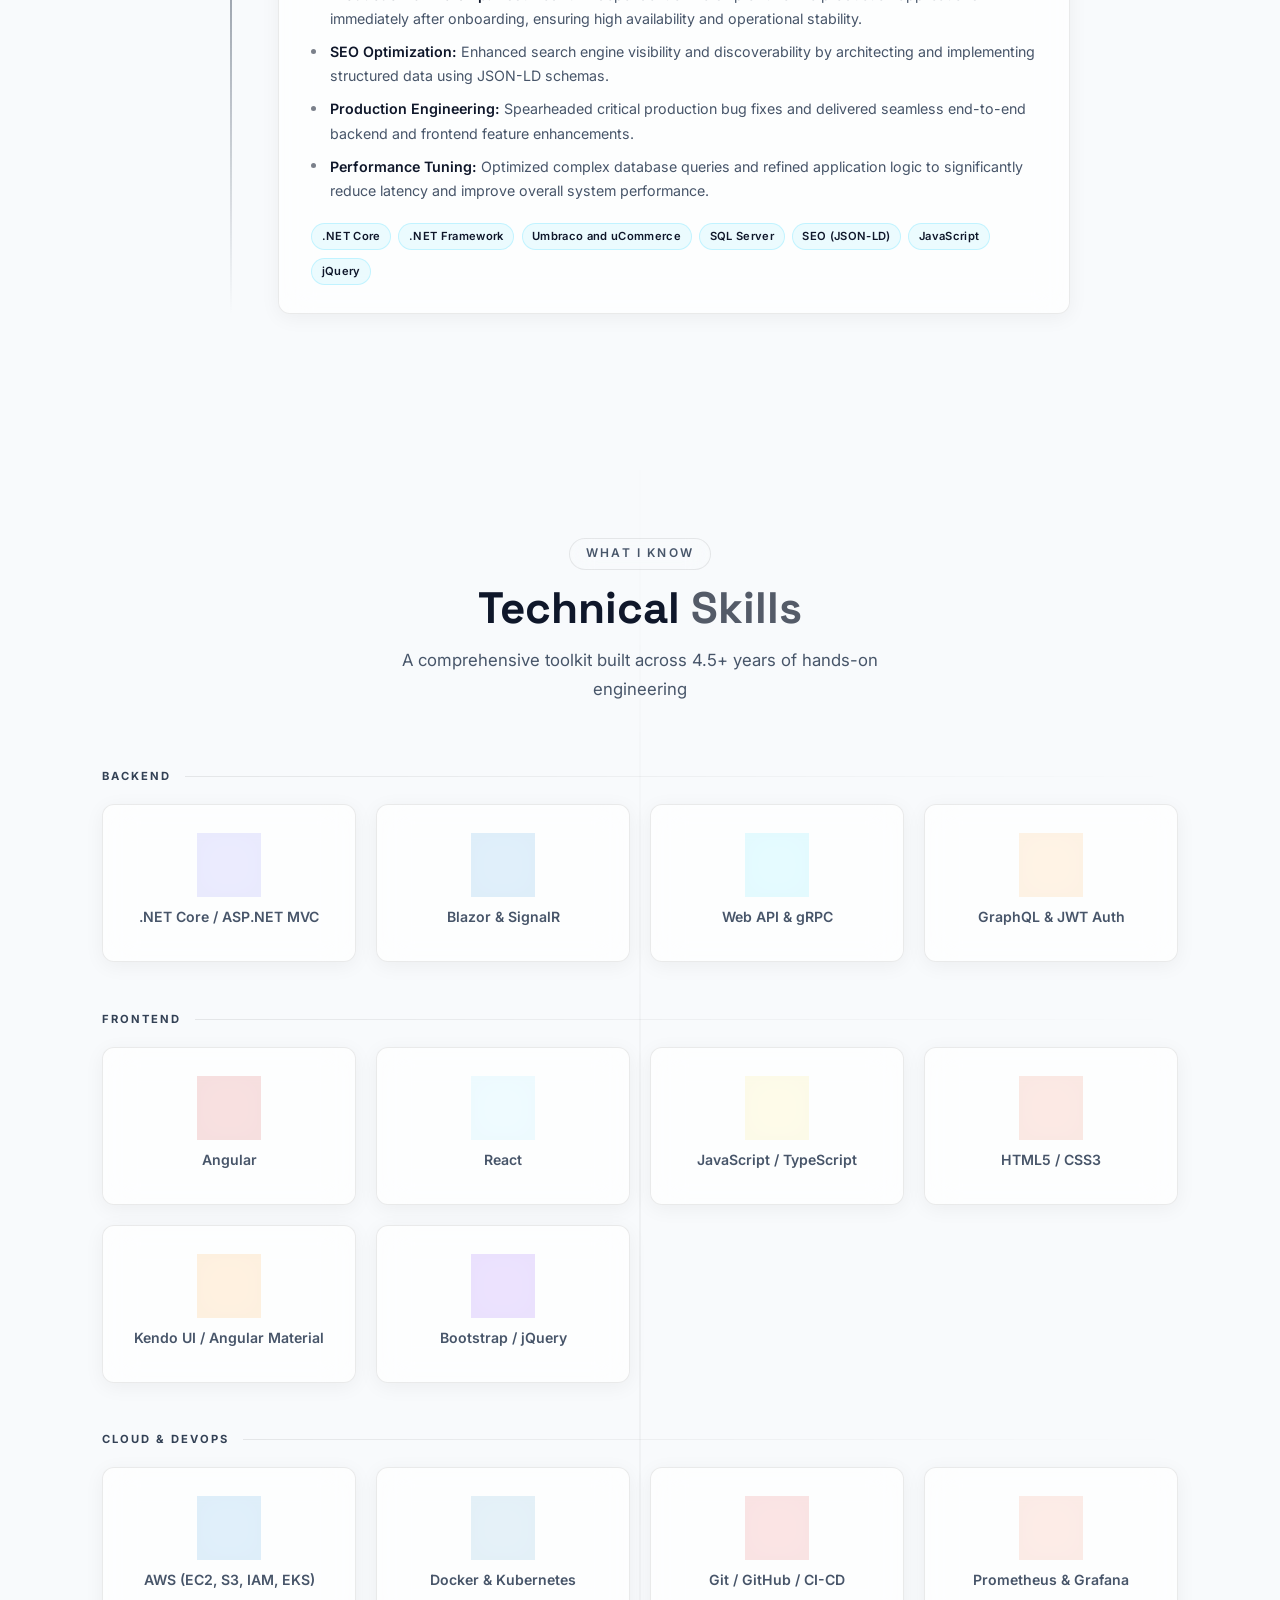
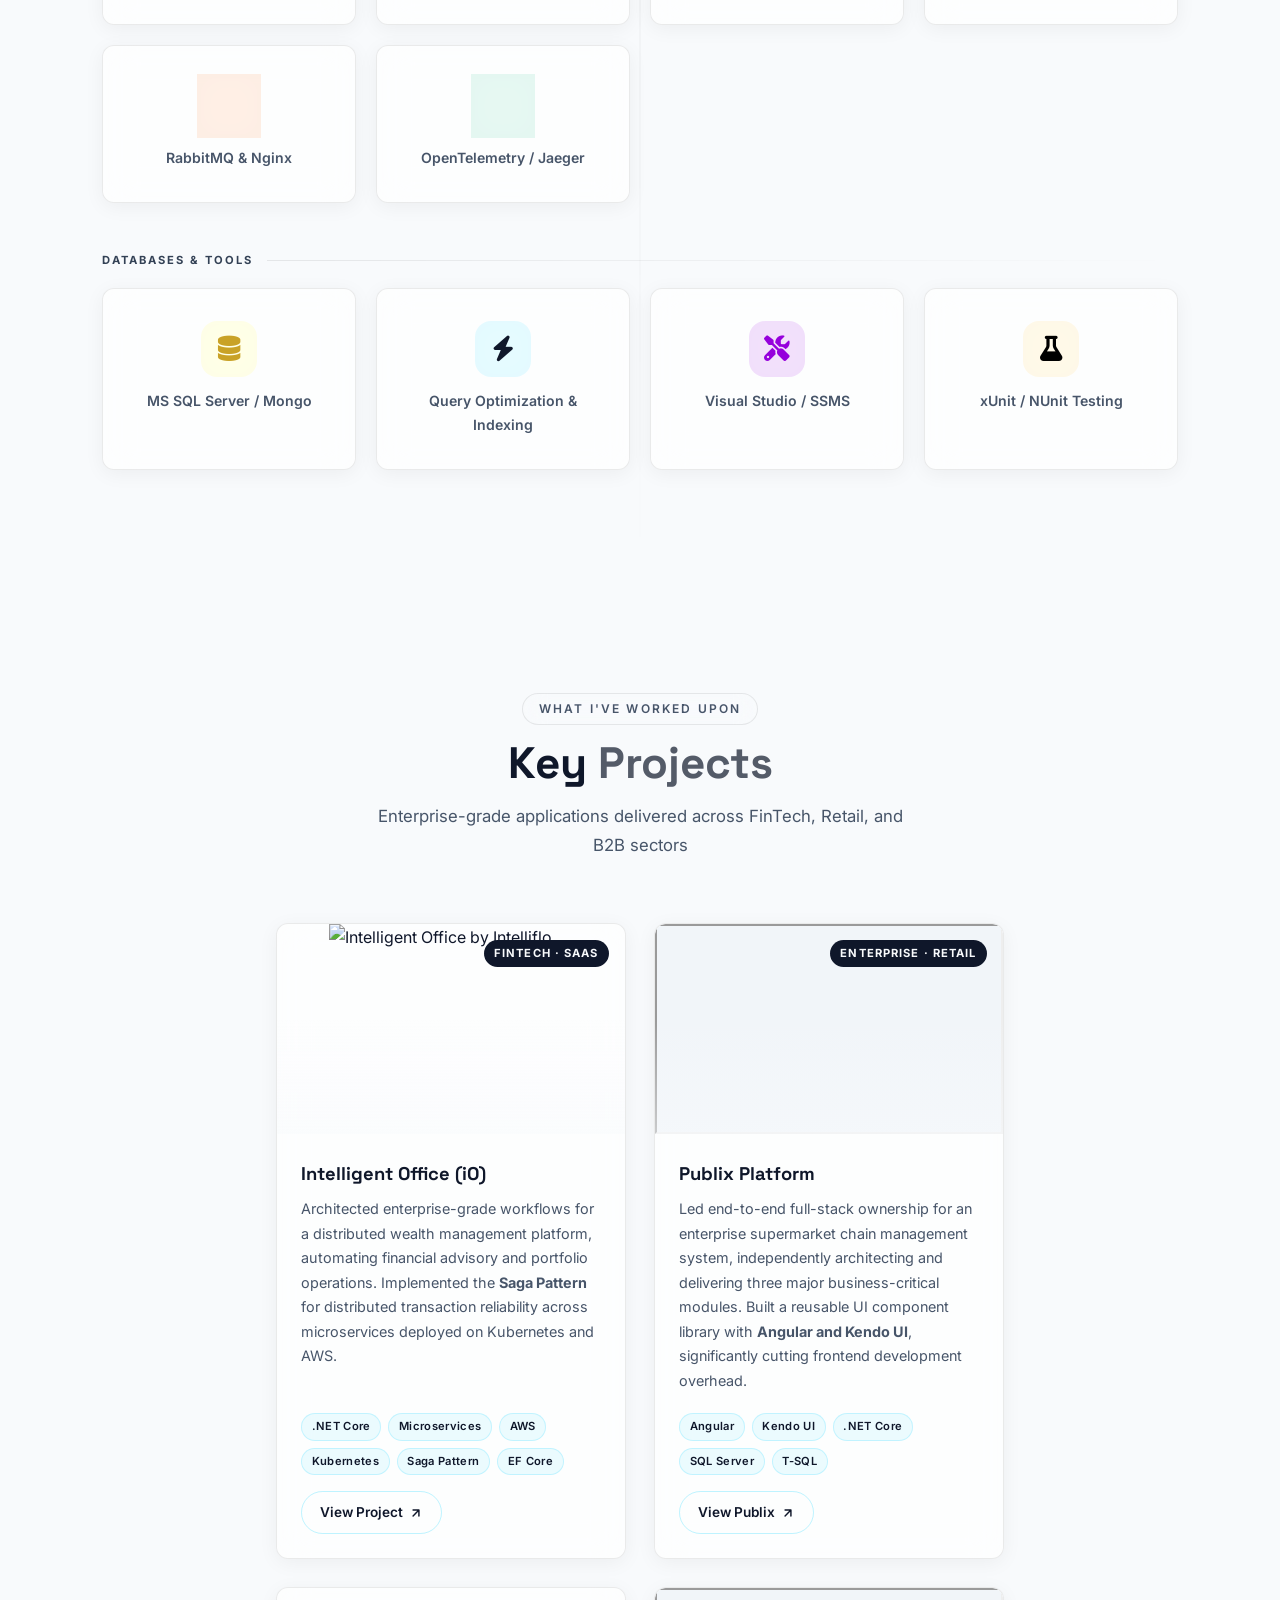
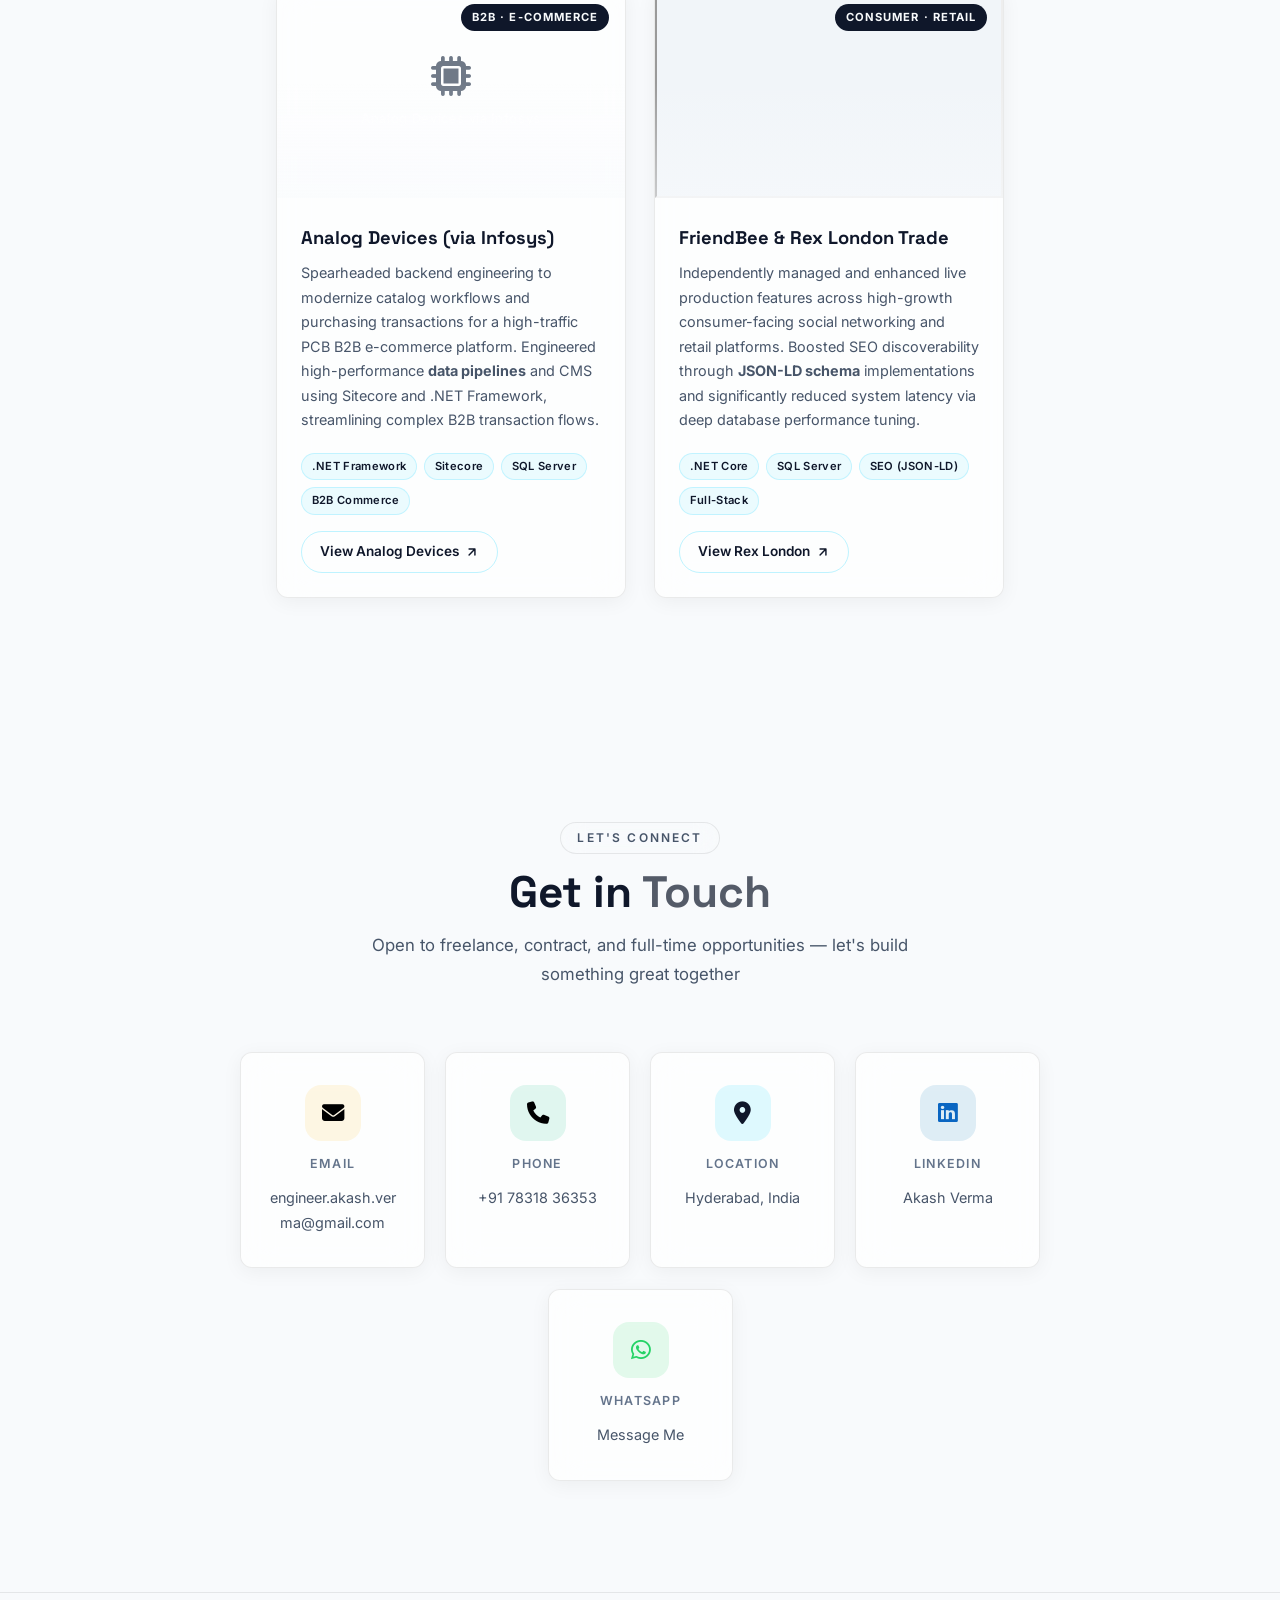
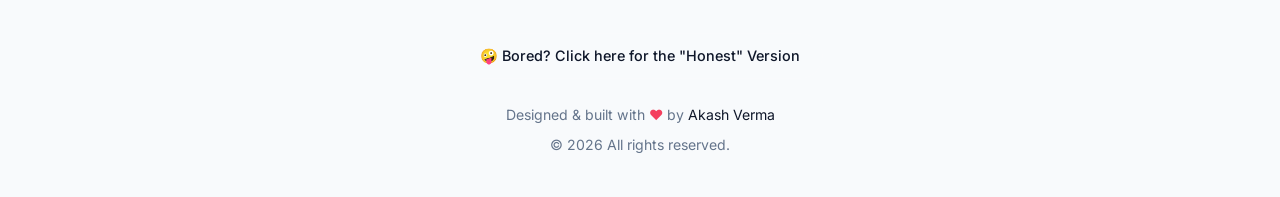
==== commit 56c0e102: "seo changes" ====
--- a/index.html
+++ b/index.html
@@ -10,7 +10,8 @@
   <meta name="description"
     content="Akash Verma – Full Stack Software Engineer with 4.5+ years of experience in .NET Core, Angular, React, Microservices, AWS, and SQL Server." />
   <meta name="keywords"
-    content="Akash Verma, .NET Core, SignalR, Blazor, Angular, React, Microservices, AWS, Kubernetes, SQL Server, Full Stack Developer, Hyderabad, Sky Verma Developer, Portfolio" />
+    content="Sky Verma, Akash Verma, Aaksh Verma, Aakash Verma, Akash Verma Software Engineer, .NET Core, SignalR, Blazor, Angular, React, Microservices, AWS, Kubernetes, SQL Server, Full Stack Developer, Hyderabad, Sky Verma Developer, Portfolio" />
+  <meta name="author" content="Akash Verma" />
   <link rel="canonical" href="https://sky-verma.github.io/PortFolio/" />
   <!-- Open Graph -->
   <meta property="og:title" content="Akash Verma | Full Stack Software Engineer" />
@@ -33,6 +34,7 @@
         "@context": "https://schema.org",
         "@type": "Person",
         "name": "Akash Verma",
+        "alternateName": ["Sky Verma", "Aaksh Verma", "Aakash Verma", "Akash Verma Software Engineer"],
         "url": "https://sky-verma.github.io/PortFolio/",
         "image": "https://sky-verma.github.io/PortFolio/assets/img/ProfileImage.jpg",
         "jobTitle": "Full Stack Software Engineer",
@@ -81,6 +83,8 @@
               role="menuitem">Experience</a></li>
           <li role="none"><a class="nav-link" href="#skills" data-section="skills" role="menuitem">Skills</a></li>
           <li role="none"><a class="nav-link" href="#projects" data-section="projects" role="menuitem">Projects</a></li>
+          <li role="none"><a class="nav-link" href="assets/Miscellaneous/Resume%2021_07_2026.pdf" download
+              role="menuitem">Resume</a></li>
           <li role="none">
             <a class="nav-cta" href="#contact" data-section="contact" role="menuitem">
               Contact <i class="fas fa-arrow-right fa-xs"></i>
@@ -119,12 +123,16 @@
           </div>
           <p class="hero-desc">
             <strong style="color:var(--accent-cyan)">Full Stack Software Engineer</strong> with
-            4.5+ years of experience building scalable web applications and enterprise platforms —
+            <span class="experience-calc">4.5+ years</span> of experience building scalable web applications and
+            enterprise platforms —
             from distributed microservices to polished user interfaces.
           </p>
           <div class="hero-actions">
             <a href="#projects" class="btn-primary">
               <i class="fas fa-rocket"></i> View My Work
+            </a>
+            <a href="assets/Miscellaneous/Resume%2021_07_2026.pdf" download class="btn-secondary">
+              <i class="fas fa-file-pdf"></i> Resume
             </a>
             <a href="#contact" class="btn-secondary">
               <i class="fas fa-paper-plane"></i> Get in Touch
@@ -171,7 +179,8 @@
       <div class="about-grid">
         <div class="about-text gsap-fade-left">
           <p>
-            I'm a <strong>Full Stack Software Engineer</strong> with over 4.5 years of experience
+            I'm a <strong>Full Stack Software Engineer</strong> with over <span class="experience-calc">4.5 years</span>
+            of experience
             designing and developing scalable web applications and enterprise platforms. I specialize
             in <strong>.NET Core</strong>, <strong>Angular</strong>, <strong>React</strong>,
             and cloud-native architectures — consistently delivering production-ready code
@@ -185,8 +194,8 @@
             accelerate team productivity.
           </p>
           <p>
-            Currently working remotely as an <strong>Advanced Software Engineer at Intelliflo</strong>,
-            and open to exciting opportunities worldwide.
+            Currently working as an <strong>Advanced Software Engineer at Intelliflo</strong>,
+            and open to exciting opportunities in Delhi NCR and Remote.
           </p>
         </div>
 
@@ -232,11 +241,11 @@
             <div class="timeline-header">
               <div>
                 <div class="timeline-role">Advanced Software Engineer</div>
-                <div class="timeline-company">Intelliflo Software India Pvt. Ltd.</div>
+                <div class="timeline-company">Intelliflo Fintech India Pvt. Ltd., Hyderabad</div>
               </div>
               <div class="timeline-meta">
                 <span class="timeline-date">Nov 2023 – Present</span>
-                <span class="timeline-badge">Remote</span>
+                <span class="timeline-badge">Hybrid</span>
               </div>
             </div>
             <ul class="timeline-bullets">
@@ -349,7 +358,8 @@
       <div class="section-header gsap-fade-up">
         <span class="section-tag">What I Know</span>
         <h2 class="section-title">Technical <span>Skills</span></h2>
-        <p>A comprehensive toolkit built across 4.5+ years of hands-on engineering</p>
+        <p>A comprehensive toolkit built across <span class="experience-calc">4.5+ years</span> of hands-on engineering
+        </p>
       </div>
 
       <!-- Backend -->
@@ -697,7 +707,7 @@
         Designed &amp; built with <span class="heart">❤️</span> by
         <a href="https://github.com/sky-verma" target="_blank" rel="noopener">Akash Verma</a>
       </p>
-      <p style="margin-top:0.4rem;">&copy; <span id="year"></span> All rights reserved.</p>
+      <p style="margin-top:0.4rem;">&copy; <span id="year">2026</span> All rights reserved.</p>
     </div>
   </footer>
 
--- a/assets/static/app.css
+++ b/assets/static/app.css
@@ -135,6 +135,8 @@
   padding: 0.3rem 1rem;
   border-radius: var(--radius-pill);
   margin-bottom: 0.75rem;
+  backdrop-filter: blur(12px);
+  -webkit-backdrop-filter: blur(12px);
 }
 
 .section-title {
@@ -193,9 +195,7 @@
 }
 
 #navbar.scrolled {
-  background: rgba(5, 11, 24, 0.85);
-  backdrop-filter: blur(20px);
-  -webkit-backdrop-filter: blur(20px);
+  background: var(--bg-card);
   border-bottom: 1px solid var(--border-glass);
   padding: 0.75rem 0;
 }
@@ -234,6 +234,8 @@
 .nav-link.active {
   color: var(--text-primary);
   background: rgba(255, 255, 255, 0.05);
+  backdrop-filter: blur(8px);
+  -webkit-backdrop-filter: blur(8px);
 }
 
 .nav-cta {
@@ -446,6 +448,8 @@
   color: var(--text-primary);
   background: rgba(255, 255, 255, 0.02);
   transition: var(--transition);
+  backdrop-filter: blur(12px);
+  -webkit-backdrop-filter: blur(12px);
 }
 
 .btn-secondary:hover {
@@ -471,7 +475,7 @@
   position: absolute;
   inset: -8px;
   border-radius: 50%;
-  border: 1px dashed rgba(255, 255, 255, 0.2);
+  border: 2px dashed rgba(255, 255, 255, 0.2);
   animation: spin-ring 20s linear infinite;
 }
 
@@ -509,6 +513,8 @@
   padding: 0.45rem 1rem;
   border-radius: var(--radius-pill);
   transition: var(--transition);
+  backdrop-filter: blur(12px);
+  -webkit-backdrop-filter: blur(12px);
 }
 
 .social-pill:hover {
@@ -622,6 +628,8 @@
   font-size: 1.6rem;
   transition: var(--transition);
   position: relative;
+  backdrop-filter: blur(12px);
+  -webkit-backdrop-filter: blur(12px);
 }
 
 .skill-card:hover .skill-icon-wrap {
@@ -759,7 +767,7 @@
 .project-thumb-overlay {
   position: absolute;
   inset: 0;
-  background: linear-gradient(to top, rgba(5, 11, 24, 0.85) 0%, transparent 55%);
+  background: linear-gradient(to top, var(--bg-primary) 0%, transparent 55%);
   transition: opacity 0.3s;
   opacity: 0.5;
 }
@@ -1060,7 +1068,7 @@
     height: 100vh;
     width: min(320px, 85vw);
     flex-direction: column;
-    background: rgba(5, 11, 24, 0.97);
+    background: var(--bg-card);
     backdrop-filter: blur(20px);
     padding: 6rem 2rem 2rem;
     gap: 0.5rem;
@@ -1384,6 +1392,8 @@
   background-color: var(--bg-card);
   transition: .4s;
   border: 1px solid var(--border-glass);
+  backdrop-filter: blur(12px);
+  -webkit-backdrop-filter: blur(12px);
 }
 
 .theme-switch .slider:before {
@@ -1397,11 +1407,11 @@
   transition: .4s;
 }
 
-.theme-switch input:checked + .slider {
+.theme-switch input:checked+.slider {
   background-color: var(--accent-cyan);
 }
 
-.theme-switch input:checked + .slider:before {
+.theme-switch input:checked+.slider:before {
   transform: translateX(22px);
   background-color: var(--bg-primary);
 }
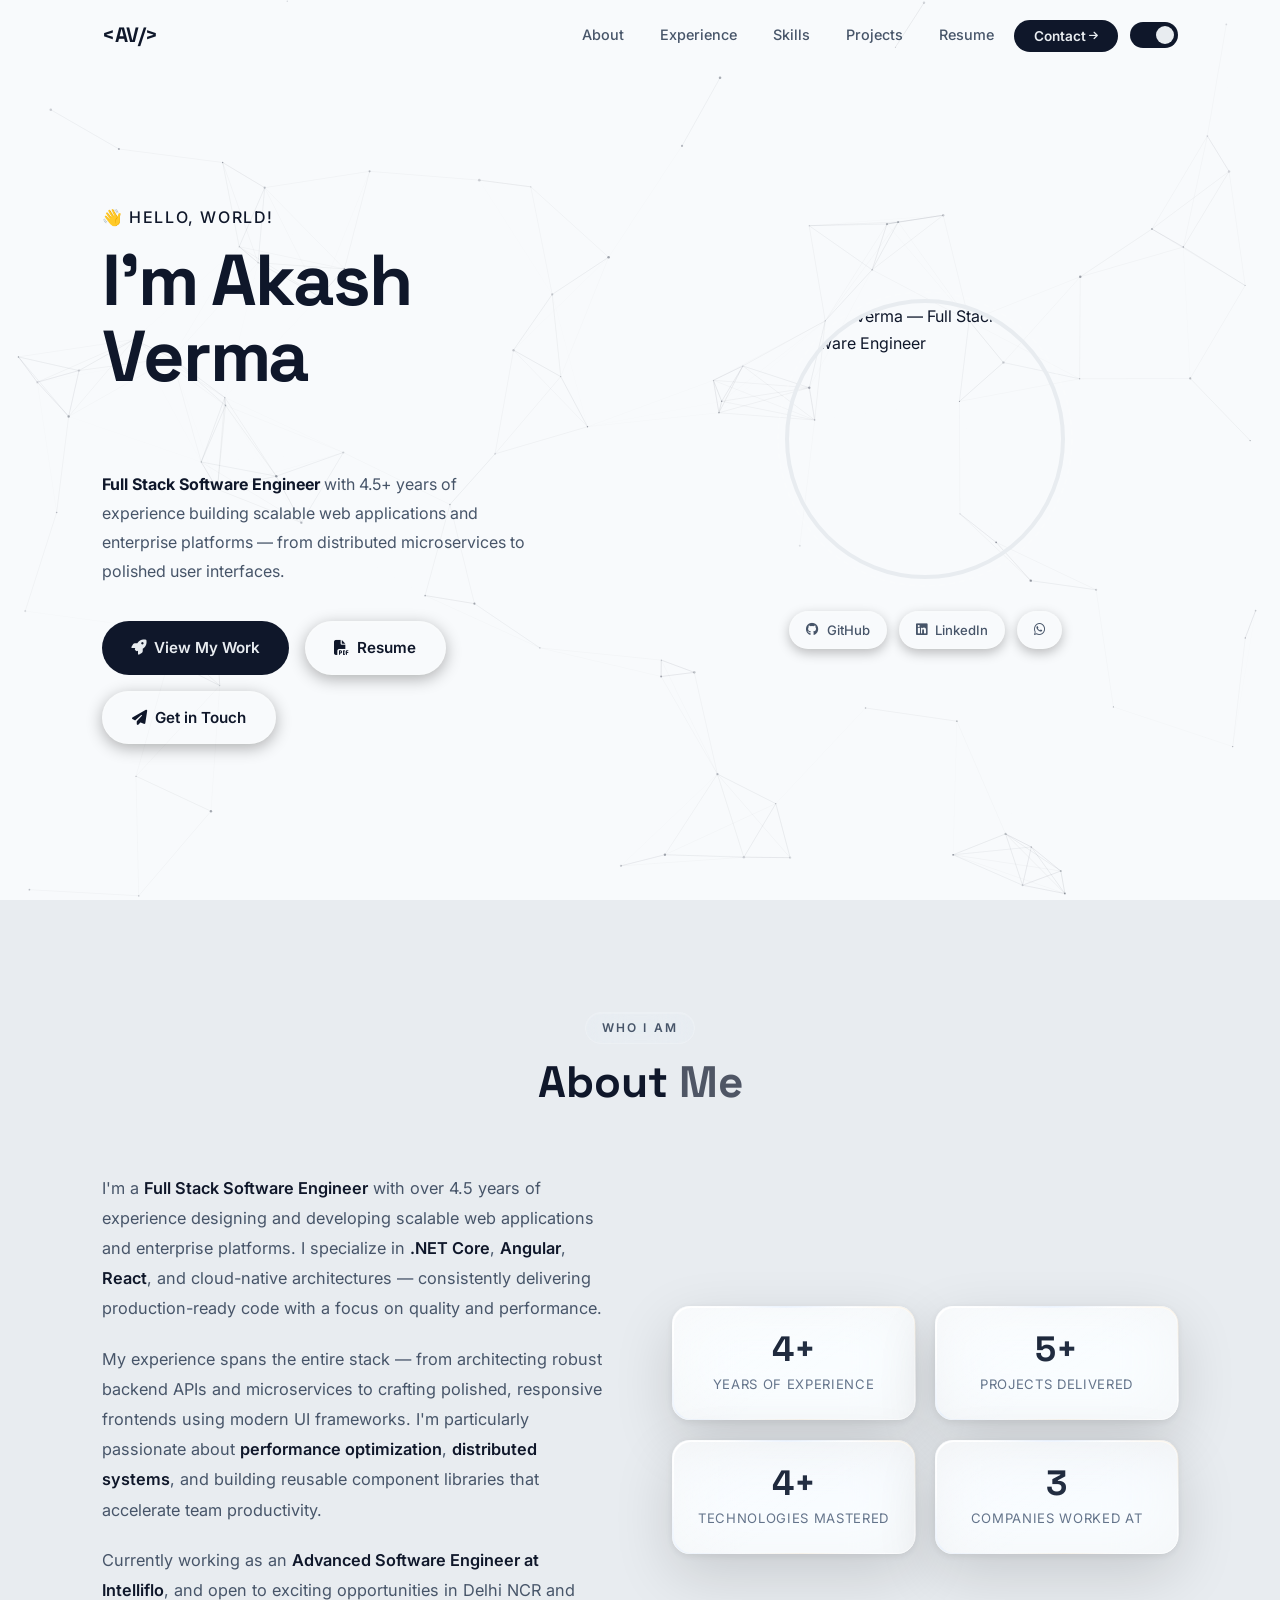
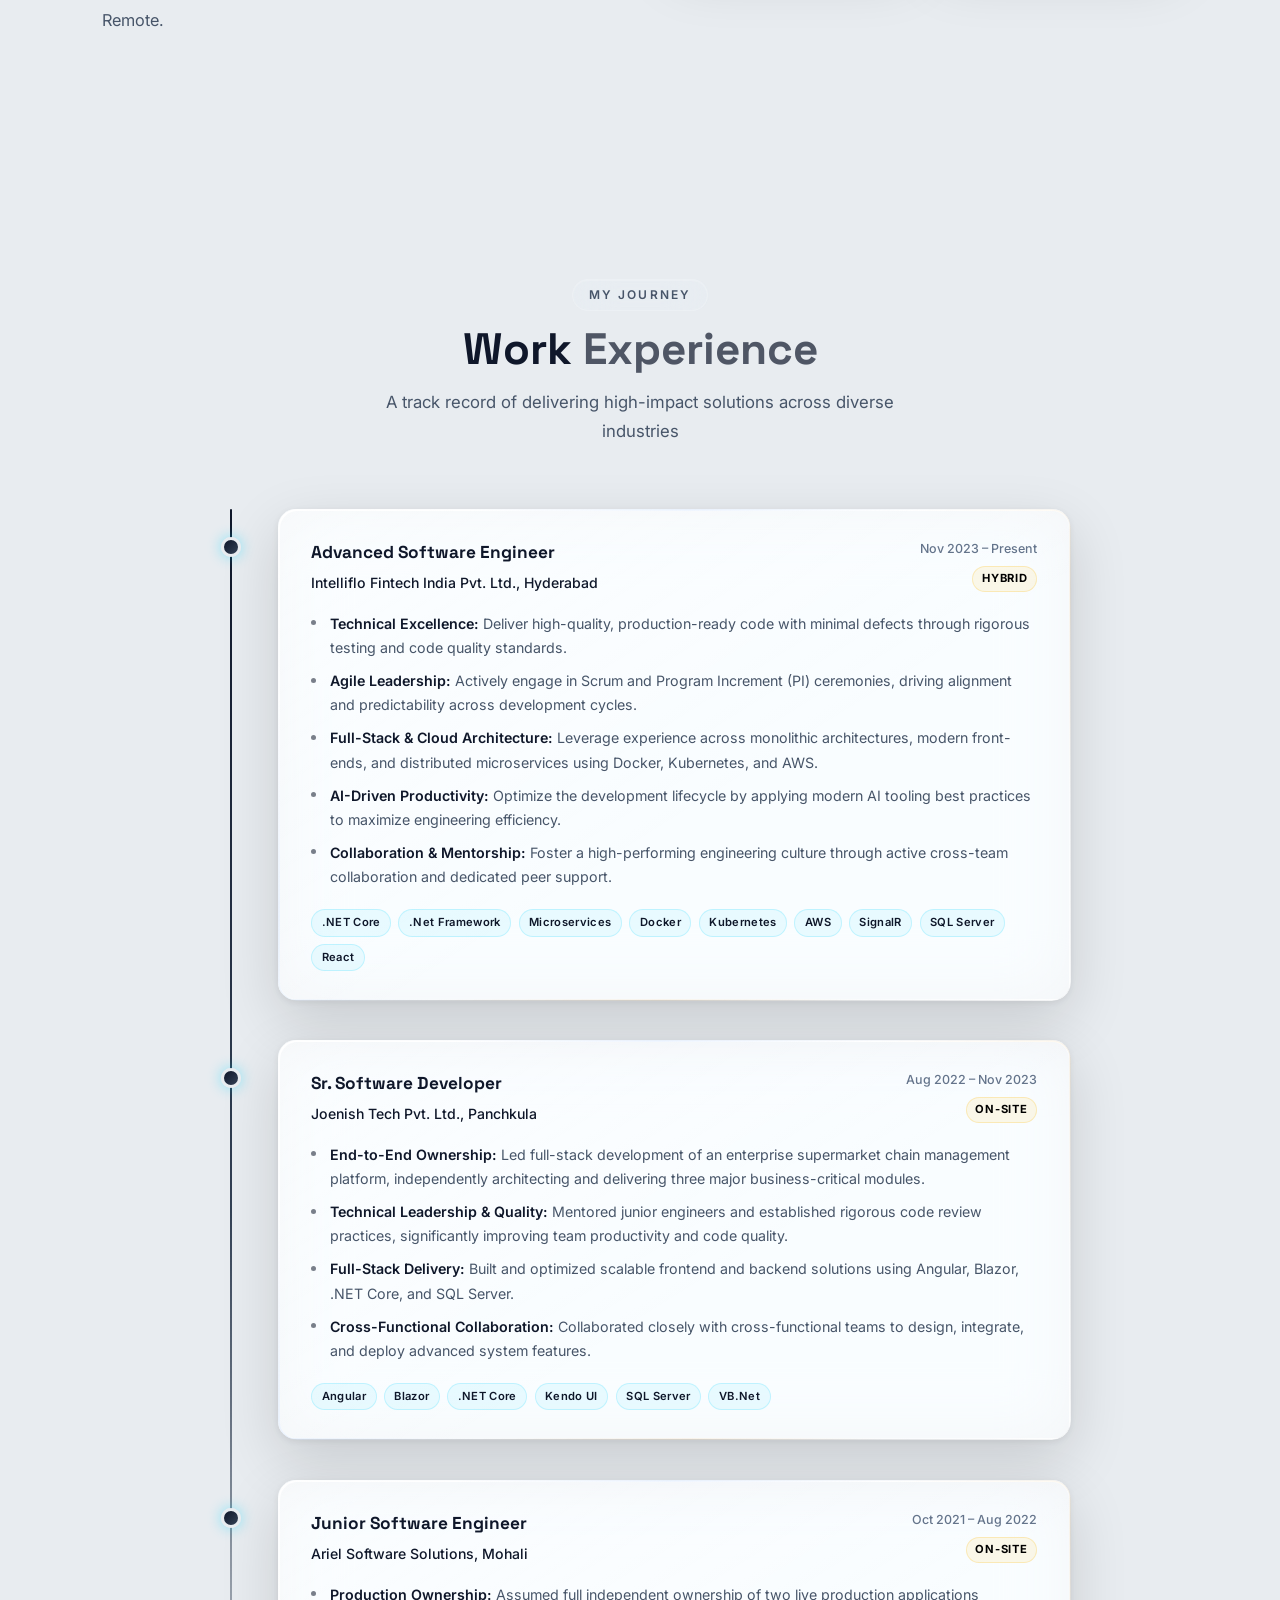
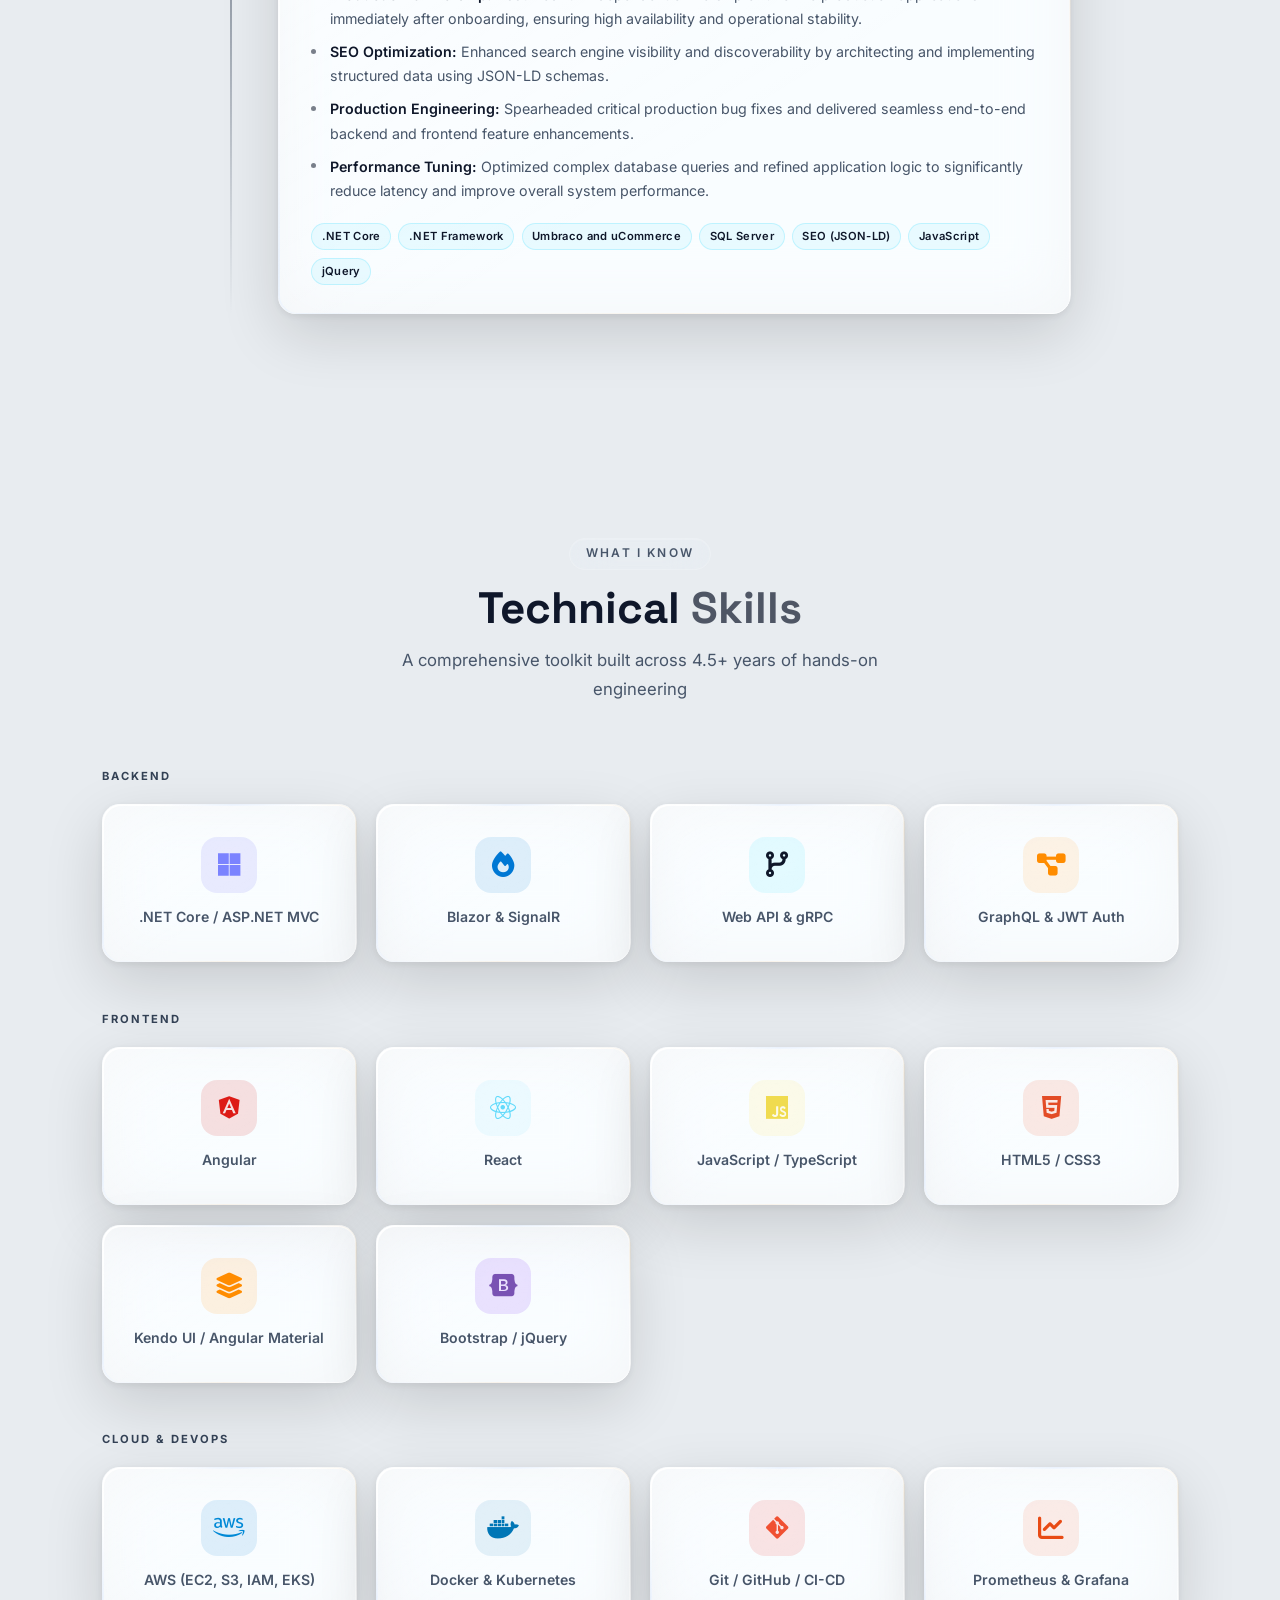
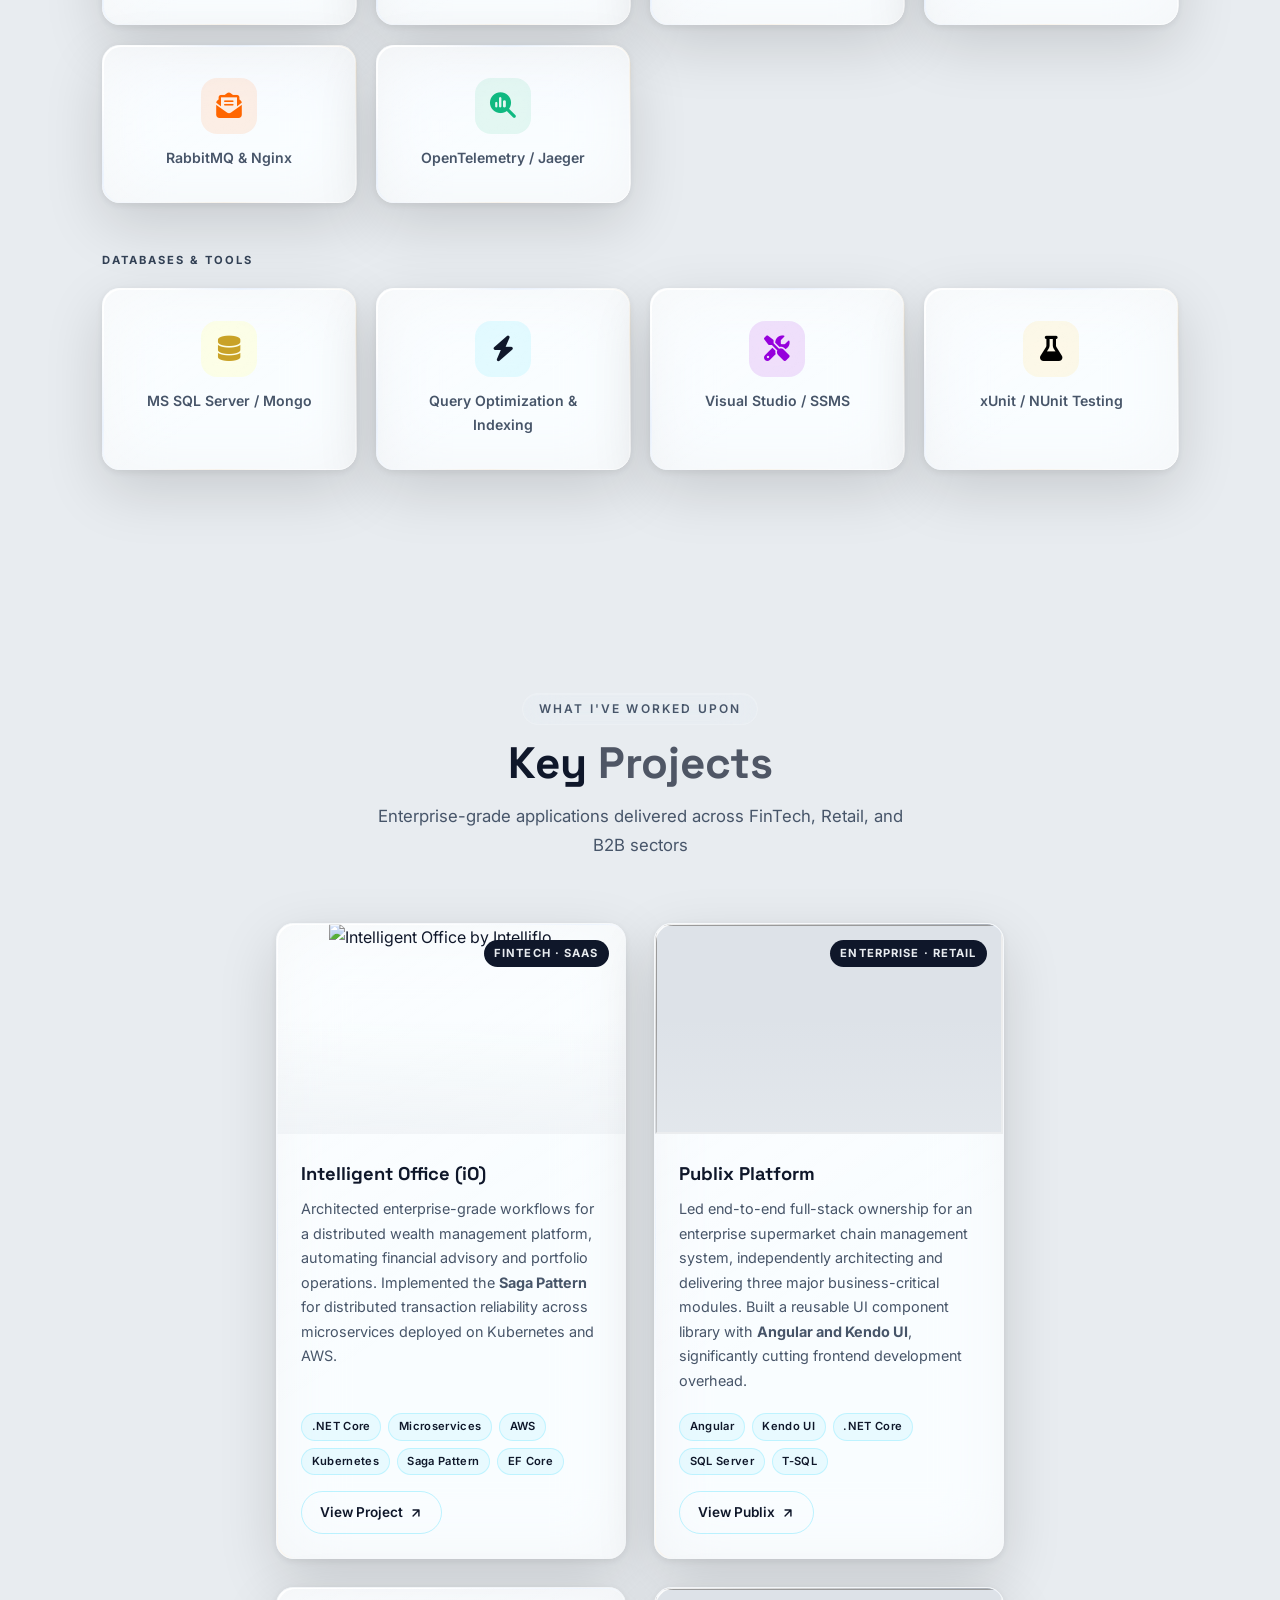
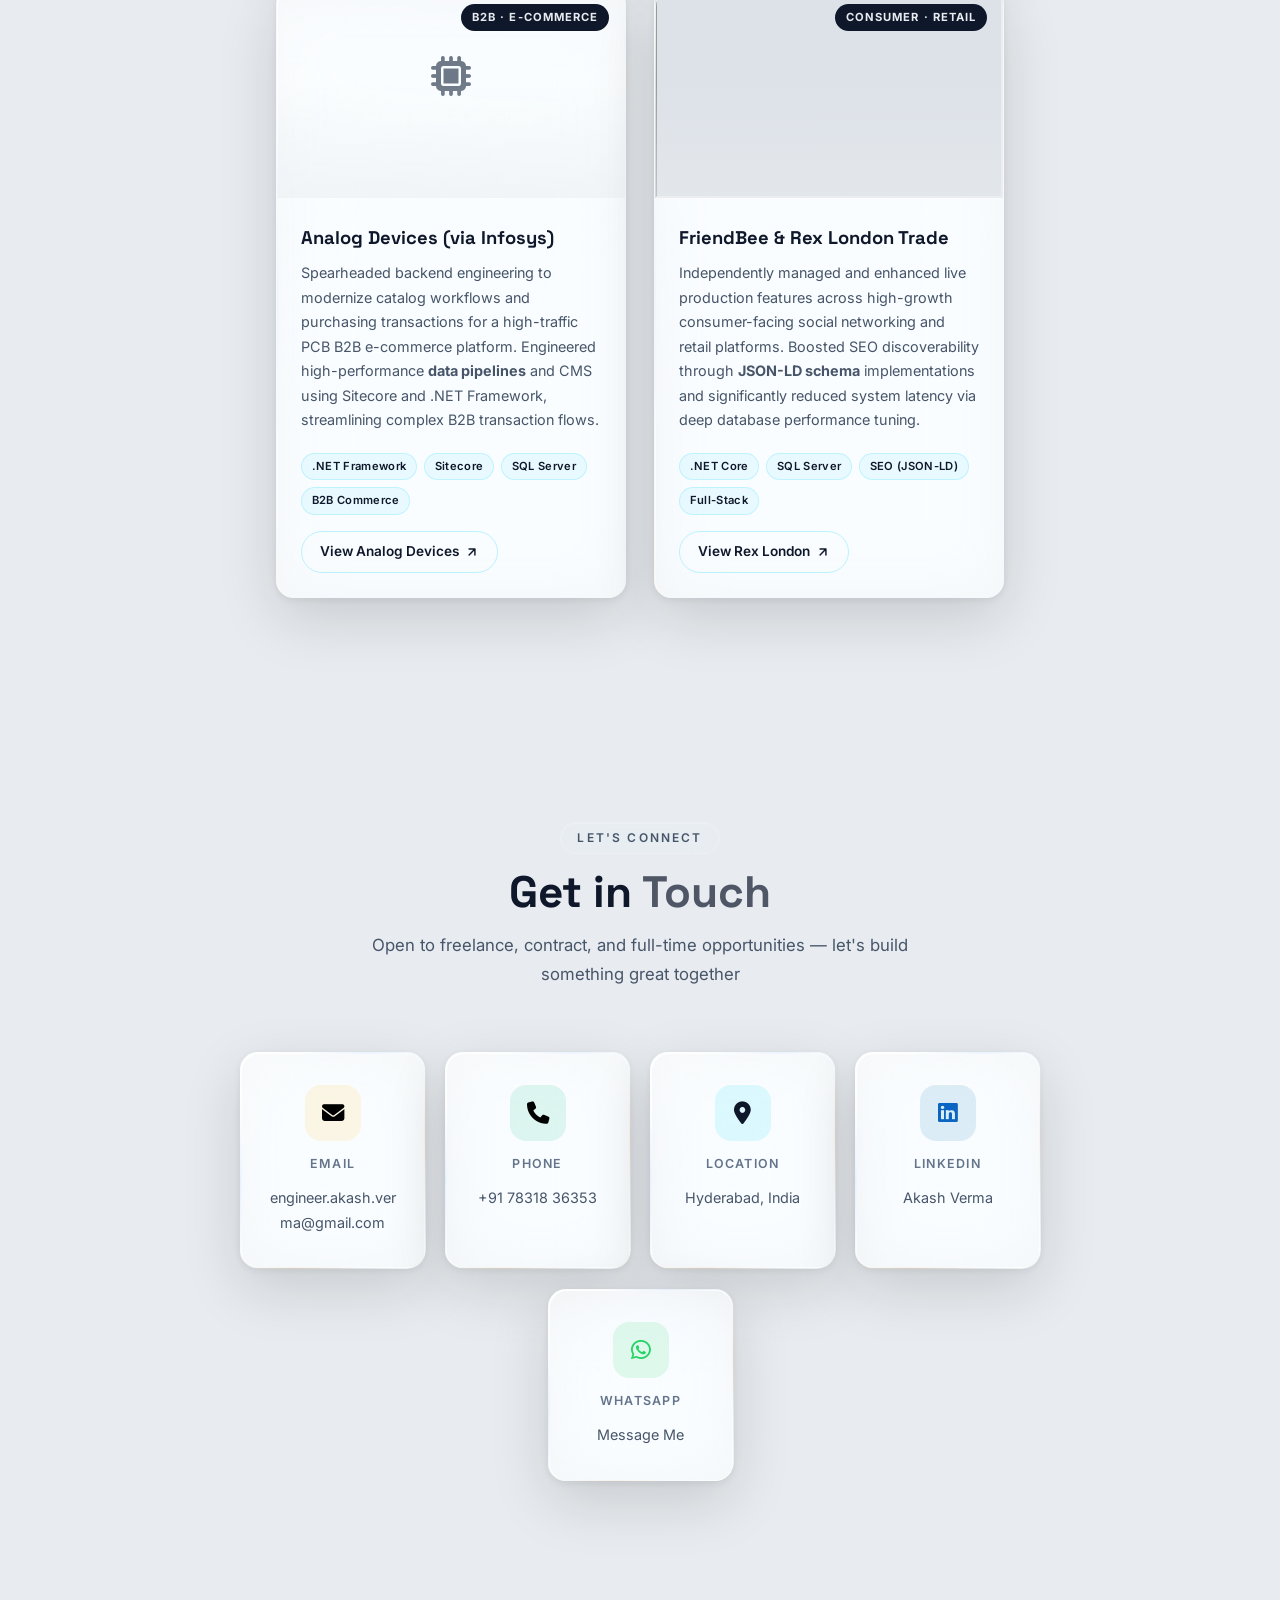
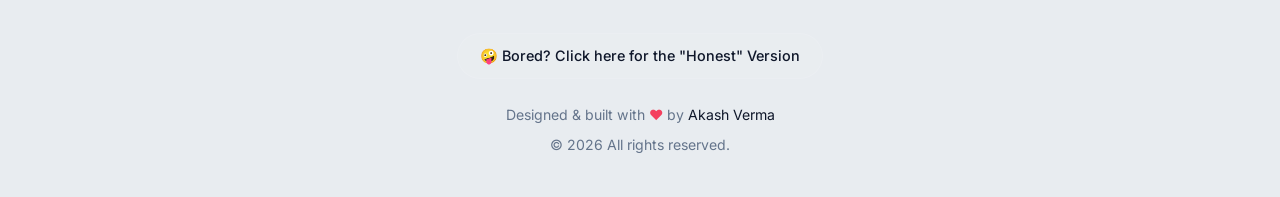
==== commit c8849033: "resume and layout update" ====
--- a/index.html
+++ b/index.html
@@ -83,7 +83,7 @@
               role="menuitem">Experience</a></li>
           <li role="none"><a class="nav-link" href="#skills" data-section="skills" role="menuitem">Skills</a></li>
           <li role="none"><a class="nav-link" href="#projects" data-section="projects" role="menuitem">Projects</a></li>
-          <li role="none"><a class="nav-link" href="assets/Miscellaneous/Resume%2021_07_2026.pdf" download
+          <li role="none"><a class="nav-link" href="assets/Miscellaneous/Resume Akash Verma.pdf" download
               role="menuitem">Resume</a></li>
           <li role="none">
             <a class="nav-cta" href="#contact" data-section="contact" role="menuitem">
@@ -131,7 +131,7 @@
             <a href="#projects" class="btn-primary">
               <i class="fas fa-rocket"></i> View My Work
             </a>
-            <a href="assets/Miscellaneous/Resume%2021_07_2026.pdf" download class="btn-secondary">
+            <a href="assets/Miscellaneous/Resume Akash Verma.pdf" download class="btn-secondary">
               <i class="fas fa-file-pdf"></i> Resume
             </a>
             <a href="#contact" class="btn-secondary">
--- a/assets/static/app.css
+++ b/assets/static/app.css
@@ -9,8 +9,8 @@
 :root {
   --bg-primary: #0a0a0a;
   --bg-secondary: #111111;
-  --bg-card: rgba(25, 25, 25, 0.6);
-  --bg-card-hover: rgba(35, 35, 35, 0.8);
+  --bg-card: rgba(255, 255, 255, 0.055);
+  --bg-card-hover: rgba(255, 255, 255, 0.10);
 
   --accent-cyan: #e5e5e5;
   --accent-violet: #a3a3a3;
@@ -21,12 +21,12 @@
   --text-secondary: #a0a0a0;
   --text-muted: #666666;
 
-  --border-glass: rgba(255, 255, 255, 0.08);
-  --border-glow: rgba(255, 255, 255, 0.15);
-  --shadow-card: 0 4px 20px rgba(0, 0, 0, 0.6);
-  --shadow-glow: 0 0 20px rgba(255, 255, 255, 0.05);
-
-  --radius-card: 0.75rem;
+  --border-glass: rgba(255, 255, 255, 0.13);
+  --border-glow: rgba(255, 255, 255, 0.28);
+  --shadow-card: 0 8px 32px rgba(0, 0, 0, 0.55), 0 2px 8px rgba(0,0,0,0.3);
+  --shadow-glow: 0 0 0 1px rgba(255,255,255,0.08) inset, 0 1px 0 rgba(255,255,255,0.18) inset;
+
+  --radius-card: 1.1rem;
   --radius-pill: 100px;
 
   --transition: all 0.35s cubic-bezier(0.4, 0, 0.2, 1);
@@ -34,10 +34,10 @@
 }
 
 [data-theme="light"] {
-  --bg-primary: #f8fafc;
-  --bg-secondary: #f1f5f9;
-  --bg-card: rgba(255, 255, 255, 0.7);
-  --bg-card-hover: rgba(255, 255, 255, 0.95);
+  --bg-primary: #e8ecf0;
+  --bg-secondary: #dde2e8;
+  --bg-card: rgba(255, 255, 255, 0.52);
+  --bg-card-hover: rgba(255, 255, 255, 0.75);
 
   --accent-cyan: #0f172a;
   --accent-violet: #334155;
@@ -48,10 +48,44 @@
   --text-secondary: #475569;
   --text-muted: #64748b;
 
-  --border-glass: rgba(0, 0, 0, 0.08);
-  --border-glow: rgba(0, 0, 0, 0.15);
-  --shadow-card: 0 4px 20px rgba(0, 0, 0, 0.05);
-  --shadow-glow: 0 0 20px rgba(0, 0, 0, 0.05);
+  --border-glass: transparent;
+  --border-glow: transparent;
+  --shadow-card: 0 8px 32px rgba(0, 0, 0, 0.12), 0 2px 8px rgba(0,0,0,0.08);
+  --shadow-glow: 0 0 0 1px rgba(255,255,255,0.7) inset, 0 1px 0 rgba(255,255,255,0.95) inset;
+
+  /* Light theme: inset shadows for glass card edges */
+  --glass-inset-top: inset 0 1px 0 rgba(255,255,255,0.90);
+  --glass-inset-side: inset 1px 0 0 rgba(255,255,255,0.60);
+}
+
+/* ── Light Theme glass-card edge refraction override ─────── */
+[data-theme="light"] .glass-card {
+  box-shadow:
+    0 20px 60px rgba(0, 0, 0, 0.14),
+    0 2px 8px rgba(0, 0, 0, 0.08),
+    inset 0  1px 0 rgba(255,255,255,0.90),
+    inset 1px 0  0 rgba(255,255,255,0.60);
+}
+
+[data-theme="light"] .glass-card::after {
+  background: linear-gradient(
+    135deg,
+    rgba(255,255,255,0.90)  0%,
+    rgba(255,255,255,0.55) 15%,
+    rgba(210,228,255,0.35) 32%,
+    rgba(255,255,255,0.15) 50%,
+    rgba(255,220,170,0.20) 68%,
+    rgba(255,255,255,0.45) 84%,
+    rgba(255,255,255,0.80) 100%
+  );
+}
+
+[data-theme="light"] .glass-card:hover {
+  box-shadow:
+    0 24px 70px rgba(0, 0, 0, 0.18),
+    0 4px 12px rgba(0, 0, 0, 0.10),
+    inset 0  1px 0 rgba(255,255,255,0.95),
+    inset 1px 0  0 rgba(255,255,255,0.75);
 }
 
 /* ── Reset & Base ─────────────────────────────────────────── */
@@ -130,13 +164,14 @@
   letter-spacing: 0.18em;
   text-transform: uppercase;
   color: var(--text-secondary);
-  background: rgba(255, 255, 255, 0.03);
-  border: 1px solid var(--border-glass);
+  background: rgba(255, 255, 255, 0.07);
+  border: 1px solid rgba(255,255,255,0.18);
   padding: 0.3rem 1rem;
   border-radius: var(--radius-pill);
   margin-bottom: 0.75rem;
-  backdrop-filter: blur(12px);
-  -webkit-backdrop-filter: blur(12px);
+  backdrop-filter: blur(20px) saturate(160%);
+  -webkit-backdrop-filter: blur(20px) saturate(160%);
+  box-shadow: 0 1px 0 rgba(255,255,255,0.15) inset;
 }
 
 .section-title {
@@ -164,23 +199,102 @@
   font-size: 1.05rem;
 }
 
-/* ── Glass Card ───────────────────────────────────────────── */
+/* ── Glass Card — Apple iOS Liquid Glass with Edge Refraction ── */
 .glass-card {
   background: var(--bg-card);
-  border: 1px solid var(--border-glass);
+  /* transparent border — the visible edge is rendered by ::after refraction ring */
+  border: 1.5px solid transparent;
   border-radius: var(--radius-card);
-  backdrop-filter: blur(16px);
-  -webkit-backdrop-filter: blur(16px);
-  box-shadow: var(--shadow-card);
+  backdrop-filter: blur(32px) saturate(180%) brightness(1.06);
+  -webkit-backdrop-filter: blur(32px) saturate(180%) brightness(1.06);
+  box-shadow:
+    0 20px 60px rgba(0, 0, 0, 0.55),
+    0 2px 8px rgba(0, 0, 0, 0.30),
+    /* inner edge bright lines — simulate light hitting the glass rim */
+    inset 0  1px 0 rgba(255,255,255,0.28),
+    inset 1px 0  0 rgba(255,255,255,0.14);
   transition: var(--transition);
-  transform-style: preserve-3d;
   will-change: transform;
+  position: relative;
+  isolation: isolate;
+}
+
+/* ── Surface specular — soft light reflecting off the glass face */
+.glass-card::before {
+  content: '';
+  position: absolute;
+  inset: 0;
+  border-radius: inherit;
+  background: linear-gradient(
+    148deg,
+    rgba(255,255,255,0.20) 0%,
+    rgba(255,255,255,0.07) 30%,
+    transparent 58%
+  );
+  pointer-events: none;
+  z-index: 0;
+}
+
+/* ── Edge refraction ring — the light-bending border you see on iPhone glass */
+/* Uses the mask-subtract trick: covers the full card but unmasks only the border strip */
+.glass-card::after {
+  content: '';
+  position: absolute;
+  inset: -1.5px;
+  border-radius: calc(var(--radius-card) + 1.5px);
+  /* Angle-dependent gradient that mimics how glass bends light differently at each edge */
+  background: linear-gradient(
+    135deg,
+    rgba(255,255,255,0.65)  0%,     /* top-left  — bright (incident light on rim) */
+    rgba(255,255,255,0.30) 15%,
+    rgba(210,228,255,0.22) 32%,     /* slight cool/blue shift — chromatic refraction */
+    rgba(255,255,255,0.08) 50%,     /* mid — neutral */
+    rgba(255,220,170,0.14) 68%,     /* slight warm shift — opposite chromatic fringe */
+    rgba(255,255,255,0.22) 84%,
+    rgba(255,255,255,0.50) 100%     /* bottom-right — secondary catch-light */
+  );
+  /* Mask: show the full pseudo-el except the content-box hole inside → leaves only the border ring */
+  -webkit-mask:
+    linear-gradient(#fff 0 0) content-box,
+    linear-gradient(#fff 0 0);
+  -webkit-mask-composite: destination-out;
+  mask:
+    linear-gradient(#fff 0 0) content-box,
+    linear-gradient(#fff 0 0);
+  mask-composite: exclude;
+  padding: 1.5px;    /* controls ring thickness — matches border width */
+  pointer-events: none;
+  z-index: 10;
+  transition: var(--transition);
+}
+
+.glass-card > * {
+  position: relative;
+  z-index: 1;
 }
 
 .glass-card:hover {
-  border-color: var(--border-glow);
-  box-shadow: var(--shadow-card), var(--shadow-glow);
   background: var(--bg-card-hover);
+  box-shadow:
+    0 24px 70px rgba(0, 0, 0, 0.60),
+    0 4px 12px rgba(0, 0, 0, 0.30),
+    inset 0  1px 0 rgba(255,255,255,0.38),
+    inset 1px 0  0 rgba(255,255,255,0.20);
+  transform: translateY(-2px);
+}
+
+.glass-card:hover::after {
+  /* Brighter refraction ring on hover */
+  background: linear-gradient(
+    135deg,
+    rgba(255,255,255,0.80)  0%,
+    rgba(255,255,255,0.38) 15%,
+    rgba(210,228,255,0.30) 32%,
+    rgba(255,255,255,0.10) 50%,
+    rgba(255,220,170,0.18) 68%,
+    rgba(255,255,255,0.30) 84%,
+    rgba(255,255,255,0.65) 100%
+  );
 }
 
 /* ── Navbar ───────────────────────────────────────────────── */
@@ -198,6 +312,9 @@
   background: var(--bg-card);
   border-bottom: 1px solid var(--border-glass);
   padding: 0.75rem 0;
+  backdrop-filter: blur(28px) saturate(180%) brightness(1.05);
+  -webkit-backdrop-filter: blur(28px) saturate(180%) brightness(1.05);
+  box-shadow: 0 1px 0 rgba(255,255,255,0.1) inset, 0 8px 24px rgba(0,0,0,0.4);
 }
 
 .nav-inner {
@@ -444,12 +561,13 @@
   font-size: 0.95rem;
   padding: 0.8rem 1.8rem;
   border-radius: var(--radius-pill);
-  border: 1px solid var(--border-glass);
+  border: 1px solid rgba(255,255,255,0.18);
   color: var(--text-primary);
-  background: rgba(255, 255, 255, 0.02);
+  background: rgba(255,255,255,0.08);
   transition: var(--transition);
-  backdrop-filter: blur(12px);
-  -webkit-backdrop-filter: blur(12px);
+  backdrop-filter: blur(20px) saturate(160%);
+  -webkit-backdrop-filter: blur(20px) saturate(160%);
+  box-shadow: 0 1px 0 rgba(255,255,255,0.18) inset, 0 4px 16px rgba(0,0,0,0.3);
 }
 
 .btn-secondary:hover {
@@ -508,13 +626,14 @@
   font-size: 0.82rem;
   font-weight: 500;
   color: var(--text-secondary);
-  background: var(--bg-card);
-  border: 1px solid var(--border-glass);
+  background: rgba(255,255,255,0.07);
+  border: 1px solid rgba(255,255,255,0.15);
   padding: 0.45rem 1rem;
   border-radius: var(--radius-pill);
   transition: var(--transition);
-  backdrop-filter: blur(12px);
-  -webkit-backdrop-filter: blur(12px);
+  backdrop-filter: blur(20px) saturate(160%);
+  -webkit-backdrop-filter: blur(20px) saturate(160%);
+  box-shadow: 0 1px 0 rgba(255,255,255,0.14) inset, 0 4px 12px rgba(0,0,0,0.25);
 }
 
 .social-pill:hover {
@@ -1069,7 +1188,9 @@
     width: min(320px, 85vw);
     flex-direction: column;
     background: var(--bg-card);
-    backdrop-filter: blur(20px);
+    backdrop-filter: blur(32px) saturate(180%) brightness(1.05);
+    -webkit-backdrop-filter: blur(32px) saturate(180%) brightness(1.05);
+    box-shadow: -2px 0 32px rgba(0,0,0,0.5), 0 0 0 1px rgba(255,255,255,0.08) inset;
     padding: 6rem 2rem 2rem;
     gap: 0.5rem;
     border-left: 1px solid var(--border-glass);
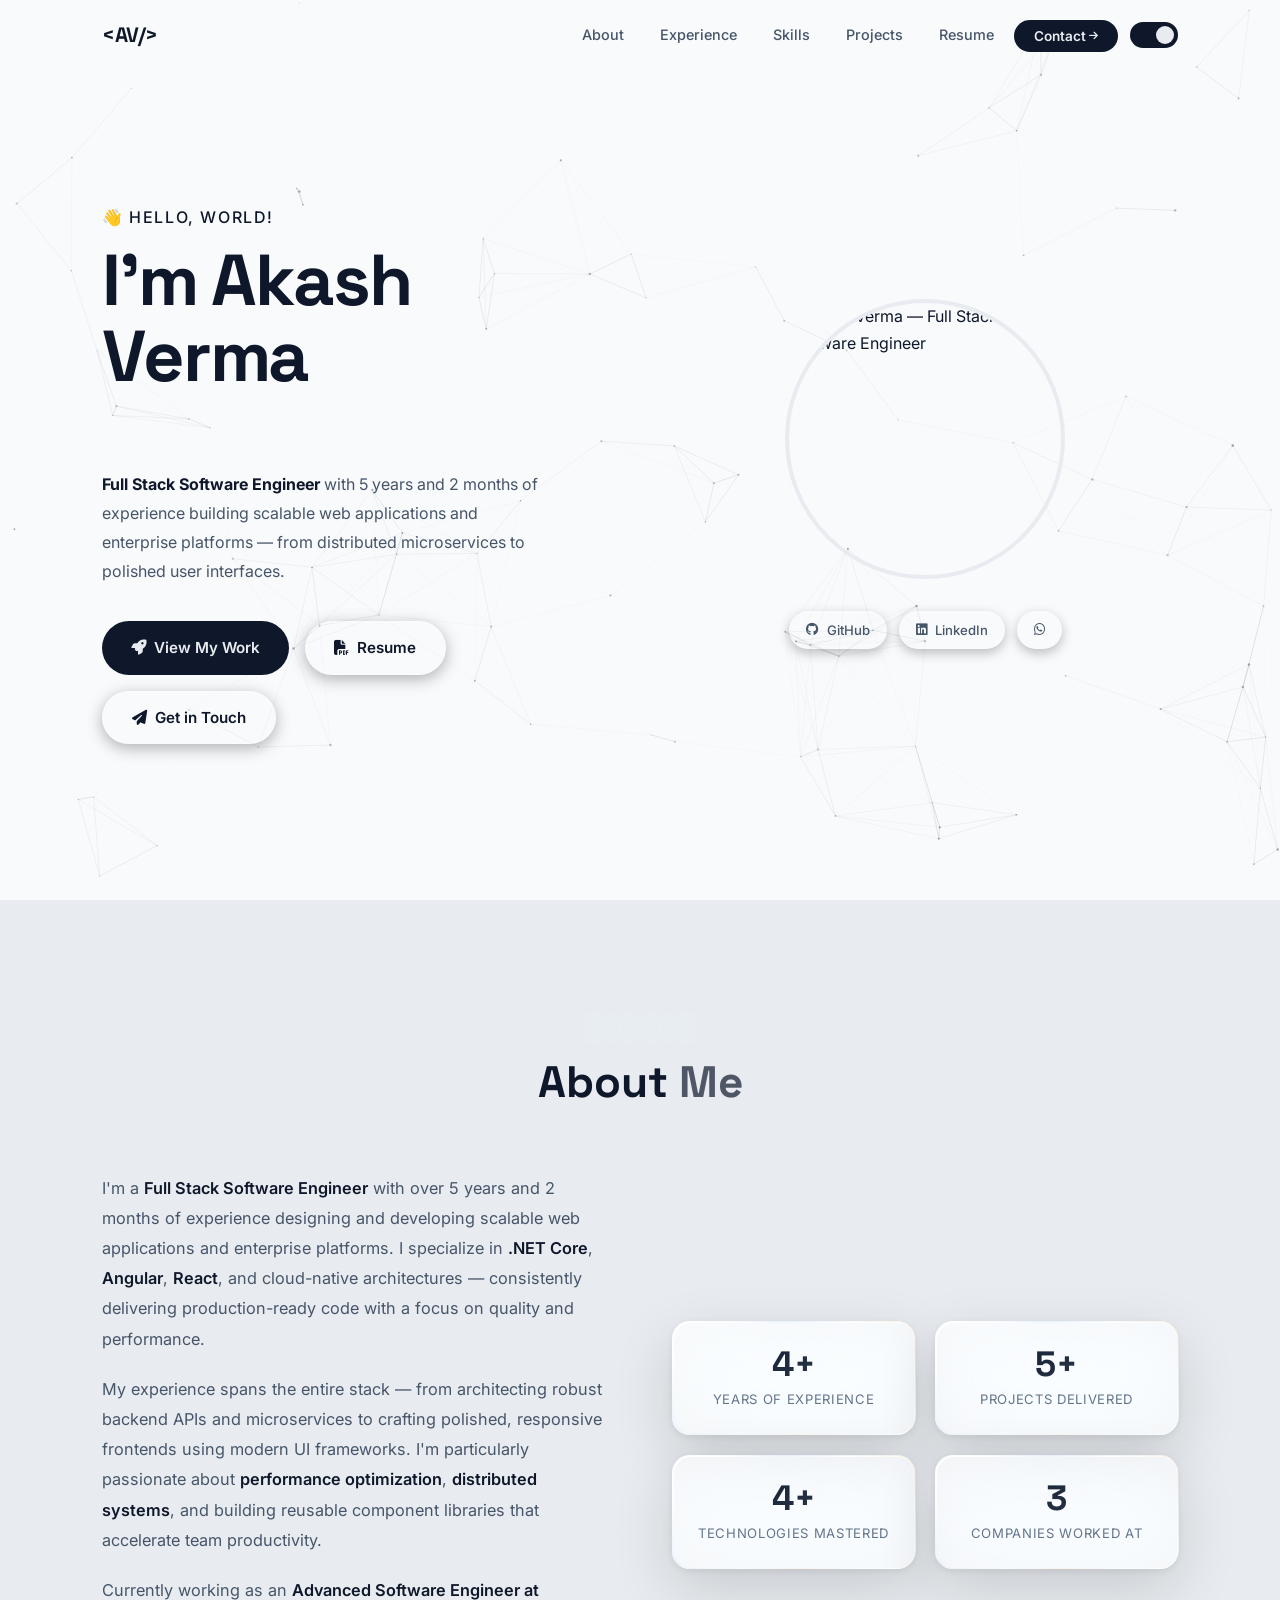
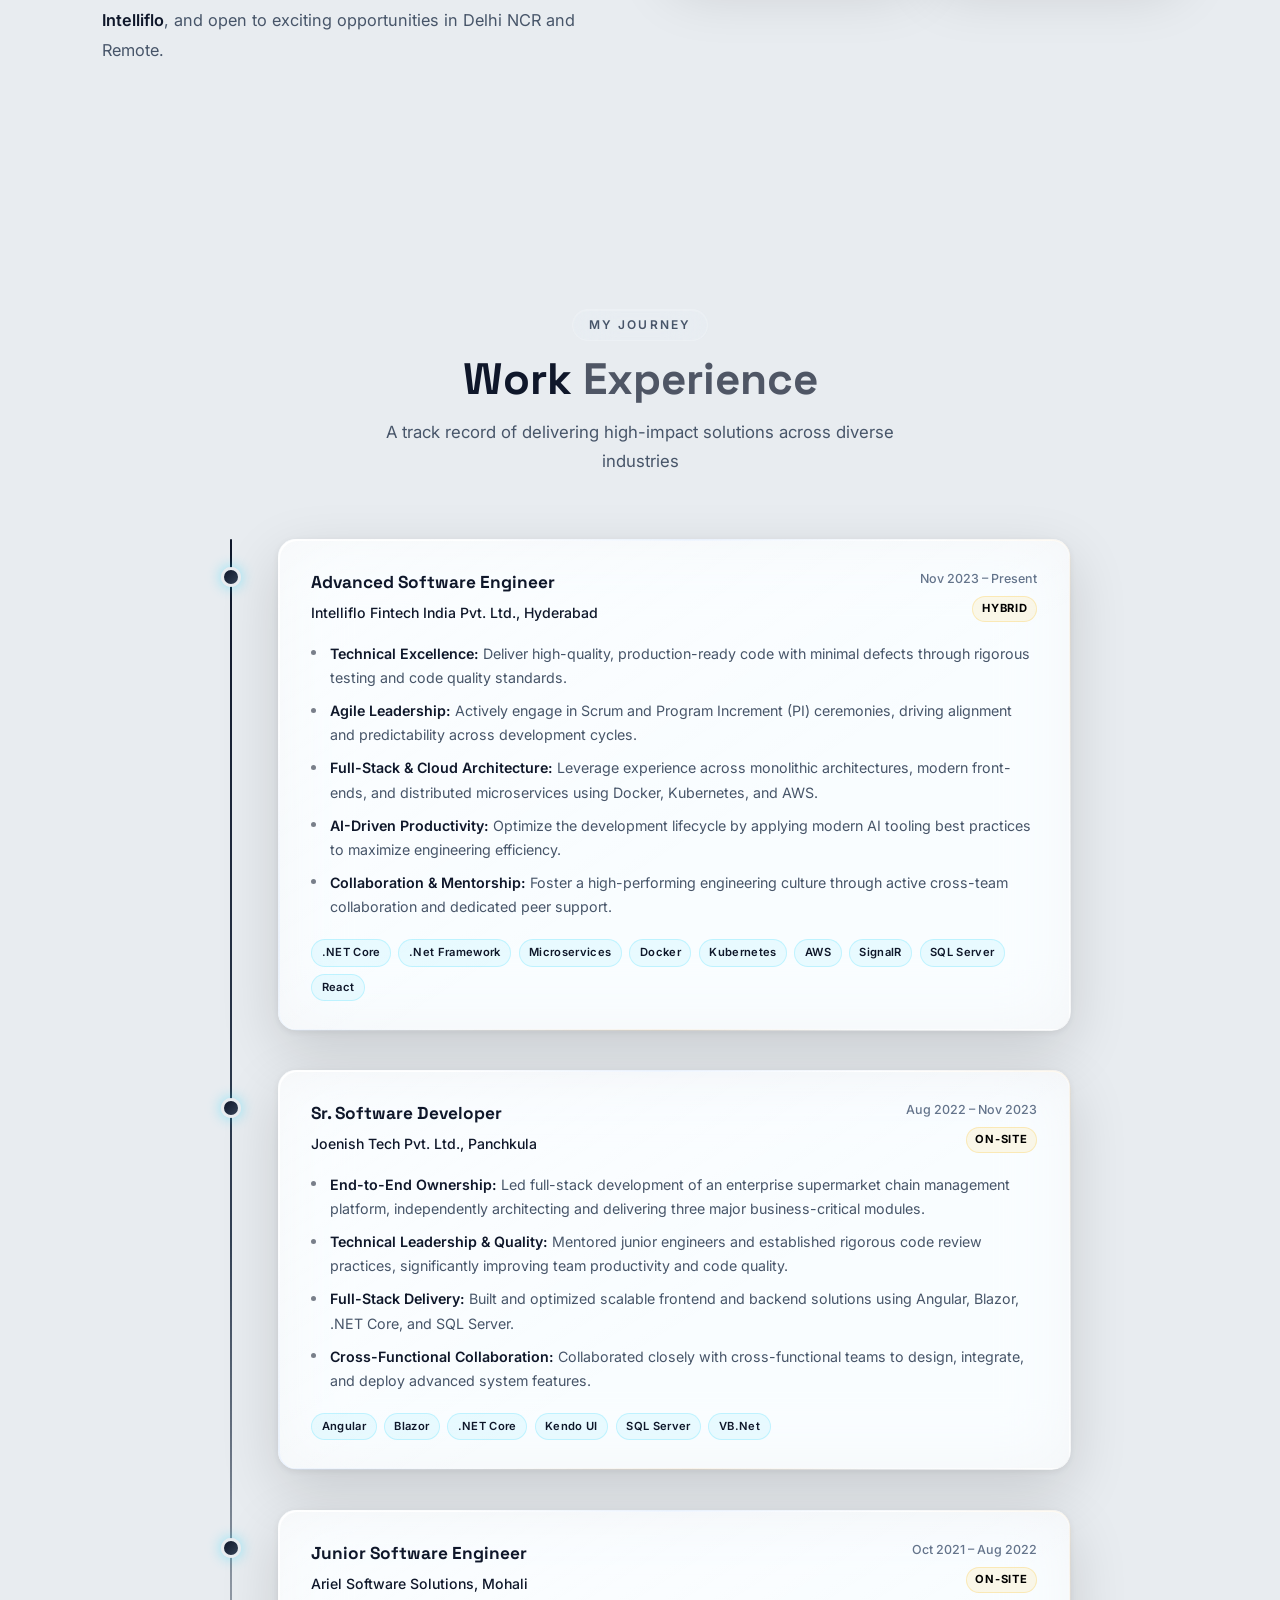
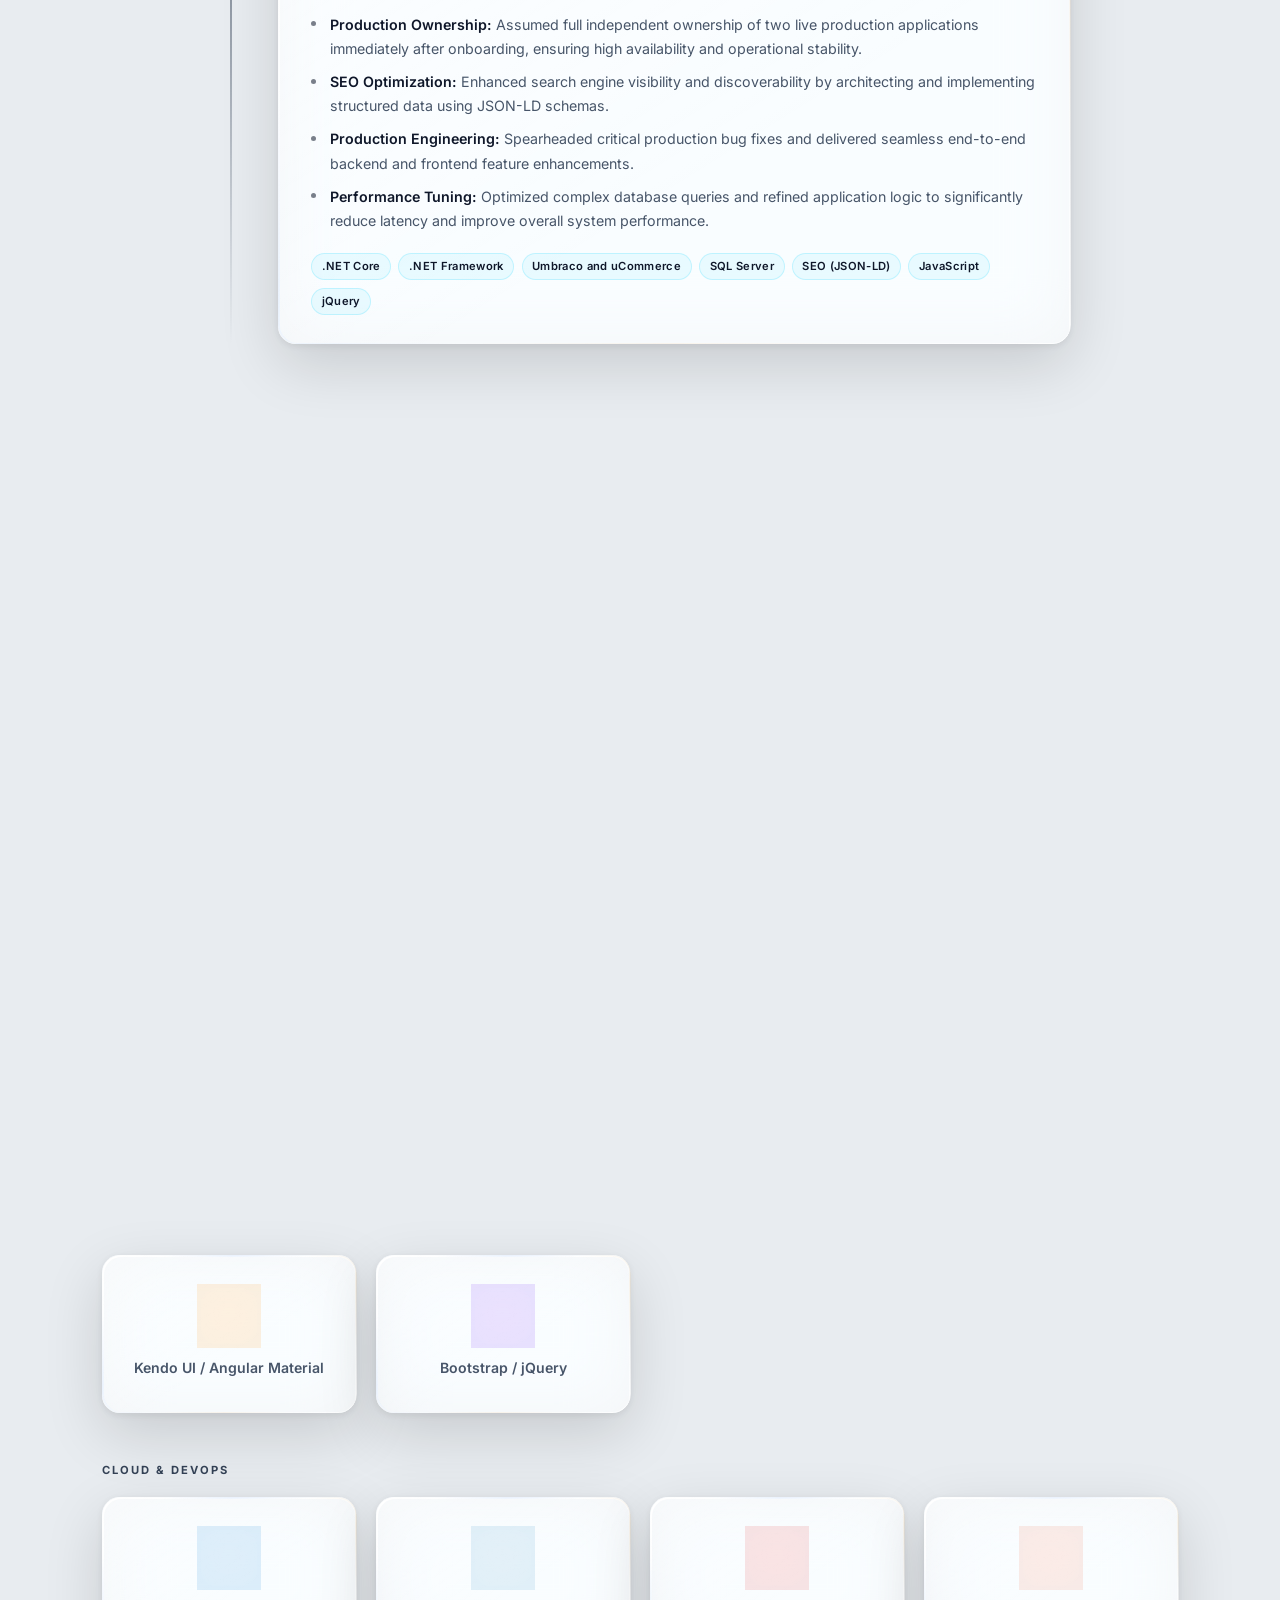
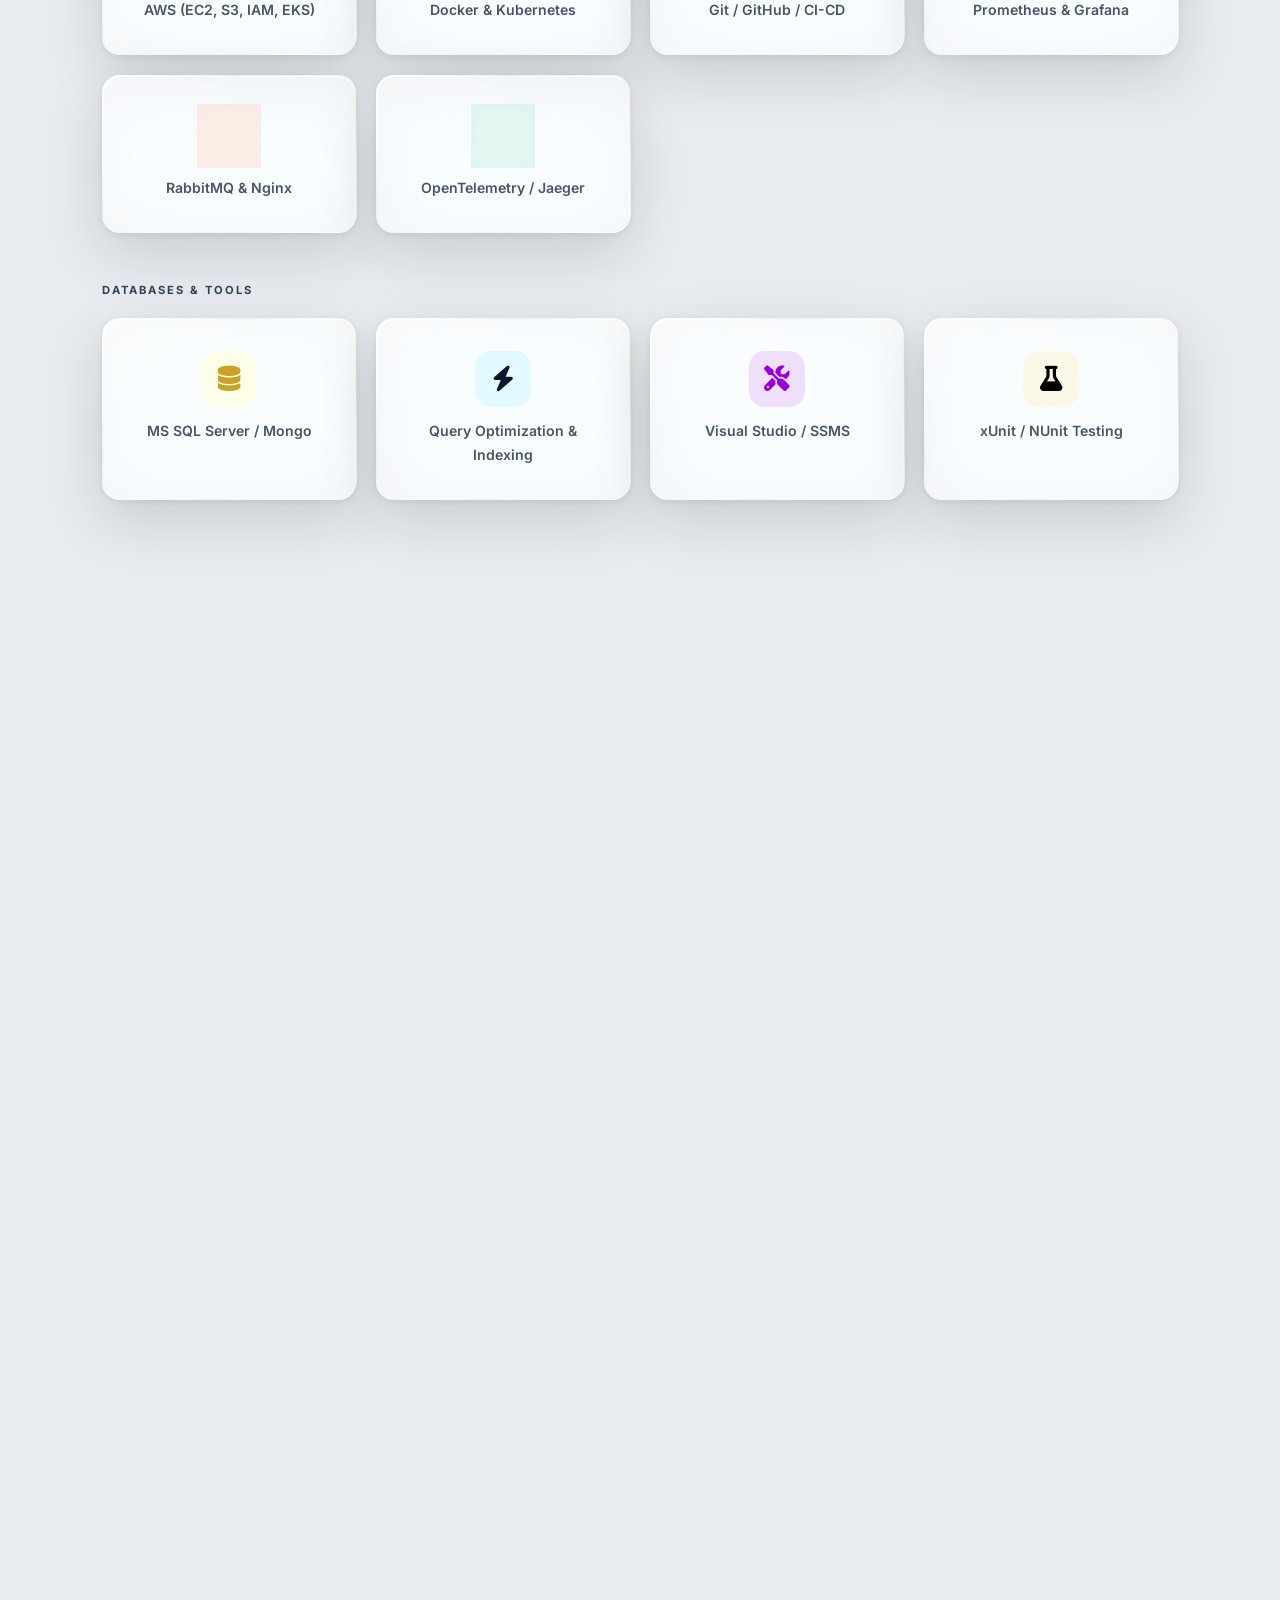
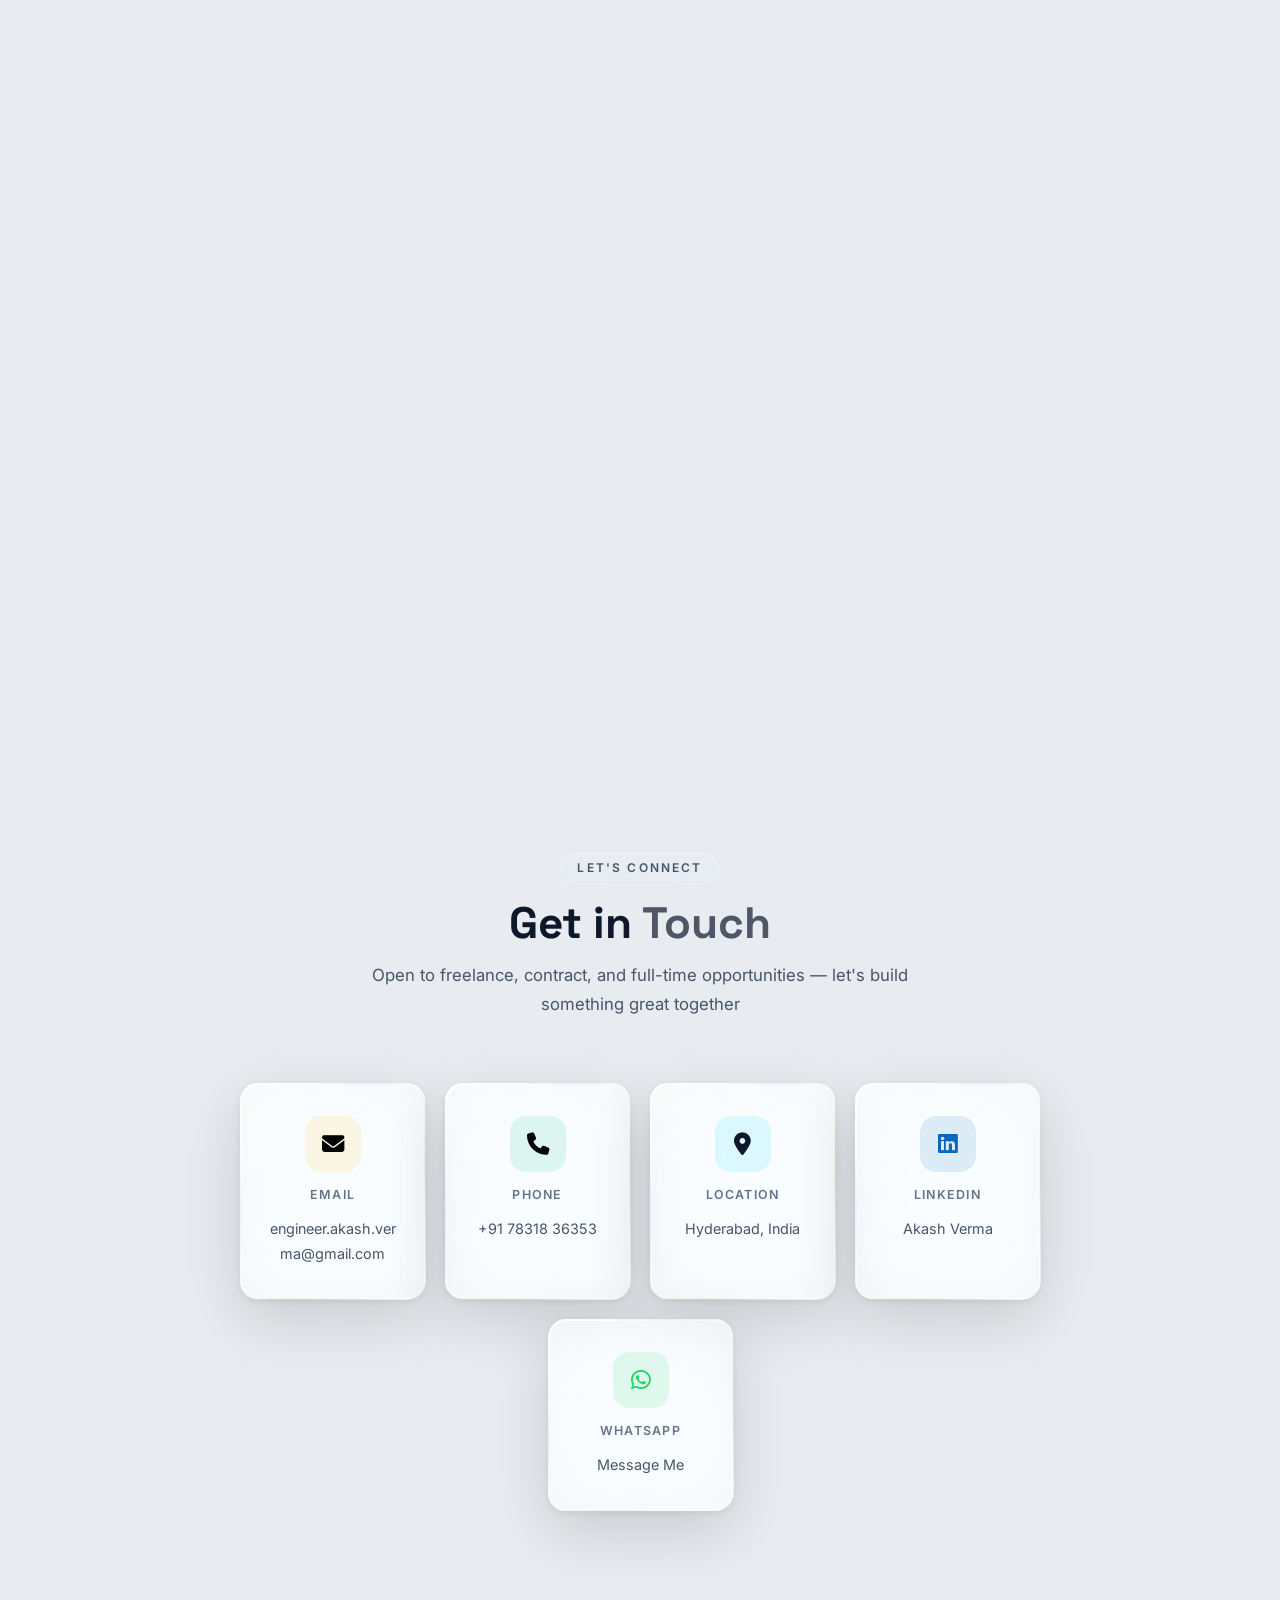
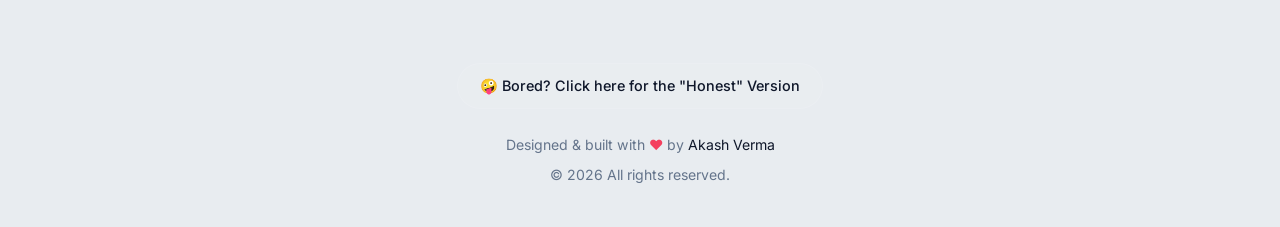
==== commit 84401823: "cosmetic changes" ====
--- a/index.html
+++ b/index.html
@@ -705,7 +705,7 @@
       </p>
       <p>
         Designed &amp; built with <span class="heart">❤️</span> by
-        <a href="https://github.com/sky-verma" target="_blank" rel="noopener">Akash Verma</a>
+        <a href="https://github.com/engineer-akash-verma" target="_blank" rel="noopener">Akash Verma</a>
       </p>
       <p style="margin-top:0.4rem;">&copy; <span id="year">2026</span> All rights reserved.</p>
     </div>
--- a/assets/static/app.css
+++ b/assets/static/app.css
@@ -23,8 +23,8 @@
 
   --border-glass: rgba(255, 255, 255, 0.13);
   --border-glow: rgba(255, 255, 255, 0.28);
-  --shadow-card: 0 8px 32px rgba(0, 0, 0, 0.55), 0 2px 8px rgba(0,0,0,0.3);
-  --shadow-glow: 0 0 0 1px rgba(255,255,255,0.08) inset, 0 1px 0 rgba(255,255,255,0.18) inset;
+  --shadow-card: 0 8px 32px rgba(0, 0, 0, 0.55), 0 2px 8px rgba(0, 0, 0, 0.3);
+  --shadow-glow: 0 0 0 1px rgba(255, 255, 255, 0.08) inset, 0 1px 0 rgba(255, 255, 255, 0.18) inset;
 
   --radius-card: 1.1rem;
   --radius-pill: 100px;
@@ -50,12 +50,12 @@
 
   --border-glass: transparent;
   --border-glow: transparent;
-  --shadow-card: 0 8px 32px rgba(0, 0, 0, 0.12), 0 2px 8px rgba(0,0,0,0.08);
-  --shadow-glow: 0 0 0 1px rgba(255,255,255,0.7) inset, 0 1px 0 rgba(255,255,255,0.95) inset;
+  --shadow-card: 0 8px 32px rgba(0, 0, 0, 0.12), 0 2px 8px rgba(0, 0, 0, 0.08);
+  --shadow-glow: 0 0 0 1px rgba(255, 255, 255, 0.7) inset, 0 1px 0 rgba(255, 255, 255, 0.95) inset;
 
   /* Light theme: inset shadows for glass card edges */
-  --glass-inset-top: inset 0 1px 0 rgba(255,255,255,0.90);
-  --glass-inset-side: inset 1px 0 0 rgba(255,255,255,0.60);
+  --glass-inset-top: inset 0 1px 0 rgba(255, 255, 255, 0.90);
+  --glass-inset-side: inset 1px 0 0 rgba(255, 255, 255, 0.60);
 }
 
 /* ── Light Theme glass-card edge refraction override ─────── */
@@ -63,29 +63,27 @@
   box-shadow:
     0 20px 60px rgba(0, 0, 0, 0.14),
     0 2px 8px rgba(0, 0, 0, 0.08),
-    inset 0  1px 0 rgba(255,255,255,0.90),
-    inset 1px 0  0 rgba(255,255,255,0.60);
+    inset 0 1px 0 rgba(255, 255, 255, 0.90),
+    inset 1px 0 0 rgba(255, 255, 255, 0.60);
 }
 
 [data-theme="light"] .glass-card::after {
-  background: linear-gradient(
-    135deg,
-    rgba(255,255,255,0.90)  0%,
-    rgba(255,255,255,0.55) 15%,
-    rgba(210,228,255,0.35) 32%,
-    rgba(255,255,255,0.15) 50%,
-    rgba(255,220,170,0.20) 68%,
-    rgba(255,255,255,0.45) 84%,
-    rgba(255,255,255,0.80) 100%
-  );
+  background: linear-gradient(135deg,
+      rgba(255, 255, 255, 0.90) 0%,
+      rgba(255, 255, 255, 0.55) 15%,
+      rgba(210, 228, 255, 0.35) 32%,
+      rgba(255, 255, 255, 0.15) 50%,
+      rgba(255, 220, 170, 0.20) 68%,
+      rgba(255, 255, 255, 0.45) 84%,
+      rgba(255, 255, 255, 0.80) 100%);
 }
 
 [data-theme="light"] .glass-card:hover {
   box-shadow:
     0 24px 70px rgba(0, 0, 0, 0.18),
     0 4px 12px rgba(0, 0, 0, 0.10),
-    inset 0  1px 0 rgba(255,255,255,0.95),
-    inset 1px 0  0 rgba(255,255,255,0.75);
+    inset 0 1px 0 rgba(255, 255, 255, 0.95),
+    inset 1px 0 0 rgba(255, 255, 255, 0.75);
 }
 
 /* ── Reset & Base ─────────────────────────────────────────── */
@@ -165,13 +163,13 @@
   text-transform: uppercase;
   color: var(--text-secondary);
   background: rgba(255, 255, 255, 0.07);
-  border: 1px solid rgba(255,255,255,0.18);
+  border: 1px solid rgba(255, 255, 255, 0.18);
   padding: 0.3rem 1rem;
   border-radius: var(--radius-pill);
   margin-bottom: 0.75rem;
   backdrop-filter: blur(20px) saturate(160%);
   -webkit-backdrop-filter: blur(20px) saturate(160%);
-  box-shadow: 0 1px 0 rgba(255,255,255,0.15) inset;
+  box-shadow: 0 1px 0 rgba(255, 255, 255, 0.15) inset;
 }
 
 .section-title {
@@ -211,8 +209,8 @@
     0 20px 60px rgba(0, 0, 0, 0.55),
     0 2px 8px rgba(0, 0, 0, 0.30),
     /* inner edge bright lines — simulate light hitting the glass rim */
-    inset 0  1px 0 rgba(255,255,255,0.28),
-    inset 1px 0  0 rgba(255,255,255,0.14);
+    inset 0 1px 0 rgba(255, 255, 255, 0.28),
+    inset 1px 0 0 rgba(255, 255, 255, 0.14);
   transition: var(--transition);
   will-change: transform;
   position: relative;
@@ -225,12 +223,10 @@
   position: absolute;
   inset: 0;
   border-radius: inherit;
-  background: linear-gradient(
-    148deg,
-    rgba(255,255,255,0.20) 0%,
-    rgba(255,255,255,0.07) 30%,
-    transparent 58%
-  );
+  background: linear-gradient(148deg,
+      rgba(255, 255, 255, 0.20) 0%,
+      rgba(255, 255, 255, 0.07) 30%,
+      transparent 58%);
   pointer-events: none;
   z-index: 0;
 }
@@ -243,16 +239,20 @@
   inset: -1.5px;
   border-radius: calc(var(--radius-card) + 1.5px);
   /* Angle-dependent gradient that mimics how glass bends light differently at each edge */
-  background: linear-gradient(
-    135deg,
-    rgba(255,255,255,0.65)  0%,     /* top-left  — bright (incident light on rim) */
-    rgba(255,255,255,0.30) 15%,
-    rgba(210,228,255,0.22) 32%,     /* slight cool/blue shift — chromatic refraction */
-    rgba(255,255,255,0.08) 50%,     /* mid — neutral */
-    rgba(255,220,170,0.14) 68%,     /* slight warm shift — opposite chromatic fringe */
-    rgba(255,255,255,0.22) 84%,
-    rgba(255,255,255,0.50) 100%     /* bottom-right — secondary catch-light */
-  );
+  background: linear-gradient(135deg,
+      rgba(255, 255, 255, 0.65) 0%,
+      /* top-left  — bright (incident light on rim) */
+      rgba(255, 255, 255, 0.30) 15%,
+      rgba(210, 228, 255, 0.22) 32%,
+      /* slight cool/blue shift — chromatic refraction */
+      rgba(255, 255, 255, 0.08) 50%,
+      /* mid — neutral */
+      rgba(255, 220, 170, 0.14) 68%,
+      /* slight warm shift — opposite chromatic fringe */
+      rgba(255, 255, 255, 0.22) 84%,
+      rgba(255, 255, 255, 0.50) 100%
+      /* bottom-right — secondary catch-light */
+    );
   /* Mask: show the full pseudo-el except the content-box hole inside → leaves only the border ring */
   -webkit-mask:
     linear-gradient(#fff 0 0) content-box,
@@ -262,13 +262,14 @@
     linear-gradient(#fff 0 0) content-box,
     linear-gradient(#fff 0 0);
   mask-composite: exclude;
-  padding: 1.5px;    /* controls ring thickness — matches border width */
+  padding: 1.5px;
+  /* controls ring thickness — matches border width */
   pointer-events: none;
   z-index: 10;
   transition: var(--transition);
 }
 
-.glass-card > * {
+.glass-card>* {
   position: relative;
   z-index: 1;
 }
@@ -278,23 +279,21 @@
   box-shadow:
     0 24px 70px rgba(0, 0, 0, 0.60),
     0 4px 12px rgba(0, 0, 0, 0.30),
-    inset 0  1px 0 rgba(255,255,255,0.38),
-    inset 1px 0  0 rgba(255,255,255,0.20);
+    inset 0 1px 0 rgba(255, 255, 255, 0.38),
+    inset 1px 0 0 rgba(255, 255, 255, 0.20);
   transform: translateY(-2px);
 }
 
 .glass-card:hover::after {
   /* Brighter refraction ring on hover */
-  background: linear-gradient(
-    135deg,
-    rgba(255,255,255,0.80)  0%,
-    rgba(255,255,255,0.38) 15%,
-    rgba(210,228,255,0.30) 32%,
-    rgba(255,255,255,0.10) 50%,
-    rgba(255,220,170,0.18) 68%,
-    rgba(255,255,255,0.30) 84%,
-    rgba(255,255,255,0.65) 100%
-  );
+  background: linear-gradient(135deg,
+      rgba(255, 255, 255, 0.80) 0%,
+      rgba(255, 255, 255, 0.38) 15%,
+      rgba(210, 228, 255, 0.30) 32%,
+      rgba(255, 255, 255, 0.10) 50%,
+      rgba(255, 220, 170, 0.18) 68%,
+      rgba(255, 255, 255, 0.30) 84%,
+      rgba(255, 255, 255, 0.65) 100%);
 }
 
 /* ── Navbar ───────────────────────────────────────────────── */
@@ -314,7 +313,7 @@
   padding: 0.75rem 0;
   backdrop-filter: blur(28px) saturate(180%) brightness(1.05);
   -webkit-backdrop-filter: blur(28px) saturate(180%) brightness(1.05);
-  box-shadow: 0 1px 0 rgba(255,255,255,0.1) inset, 0 8px 24px rgba(0,0,0,0.4);
+  box-shadow: 0 1px 0 rgba(255, 255, 255, 0.1) inset, 0 8px 24px rgba(0, 0, 0, 0.4);
 }
 
 .nav-inner {
@@ -561,13 +560,13 @@
   font-size: 0.95rem;
   padding: 0.8rem 1.8rem;
   border-radius: var(--radius-pill);
-  border: 1px solid rgba(255,255,255,0.18);
+  border: 1px solid rgba(255, 255, 255, 0.18);
   color: var(--text-primary);
-  background: rgba(255,255,255,0.08);
+  background: rgba(255, 255, 255, 0.08);
   transition: var(--transition);
   backdrop-filter: blur(20px) saturate(160%);
   -webkit-backdrop-filter: blur(20px) saturate(160%);
-  box-shadow: 0 1px 0 rgba(255,255,255,0.18) inset, 0 4px 16px rgba(0,0,0,0.3);
+  box-shadow: 0 1px 0 rgba(255, 255, 255, 0.18) inset, 0 4px 16px rgba(0, 0, 0, 0.3);
 }
 
 .btn-secondary:hover {
@@ -626,14 +625,14 @@
   font-size: 0.82rem;
   font-weight: 500;
   color: var(--text-secondary);
-  background: rgba(255,255,255,0.07);
-  border: 1px solid rgba(255,255,255,0.15);
+  background: rgba(255, 255, 255, 0.07);
+  border: 1px solid rgba(255, 255, 255, 0.15);
   padding: 0.45rem 1rem;
   border-radius: var(--radius-pill);
   transition: var(--transition);
   backdrop-filter: blur(20px) saturate(160%);
   -webkit-backdrop-filter: blur(20px) saturate(160%);
-  box-shadow: 0 1px 0 rgba(255,255,255,0.14) inset, 0 4px 12px rgba(0,0,0,0.25);
+  box-shadow: 0 1px 0 rgba(255, 255, 255, 0.14) inset, 0 4px 12px rgba(0, 0, 0, 0.25);
 }
 
 .social-pill:hover {
@@ -1187,13 +1186,14 @@
     height: 100vh;
     width: min(320px, 85vw);
     flex-direction: column;
-    background: var(--bg-card);
-    backdrop-filter: blur(32px) saturate(180%) brightness(1.05);
-    -webkit-backdrop-filter: blur(32px) saturate(180%) brightness(1.05);
-    box-shadow: -2px 0 32px rgba(0,0,0,0.5), 0 0 0 1px rgba(255,255,255,0.08) inset;
+    /* Solid opaque dark panel — no background bleed, full text readability */
+    background: rgba(10, 10, 10, 0.97);
+    backdrop-filter: none;
+    -webkit-backdrop-filter: none;
+    box-shadow: -4px 0 40px rgba(0, 0, 0, 0.75), -1px 0 0 rgba(255, 255, 255, 0.07) inset;
     padding: 6rem 2rem 2rem;
     gap: 0.5rem;
-    border-left: 1px solid var(--border-glass);
+    border-left: 1px solid rgba(255, 255, 255, 0.07);
     transition: right 0.35s cubic-bezier(0.4, 0, 0.2, 1);
     z-index: 999;
   }
@@ -1211,6 +1211,12 @@
     width: 100%;
     text-align: center;
     margin-top: 1rem;
+  }
+
+  [data-theme="light"] .nav-links {
+    background: rgba(240, 242, 245, 0.98);
+    border-left: 1px solid rgba(0, 0, 0, 0.08);
+    box-shadow: -4px 0 40px rgba(0, 0, 0, 0.12), -1px 0 0 rgba(255, 255, 255, 0.5) inset;
   }
 }
 
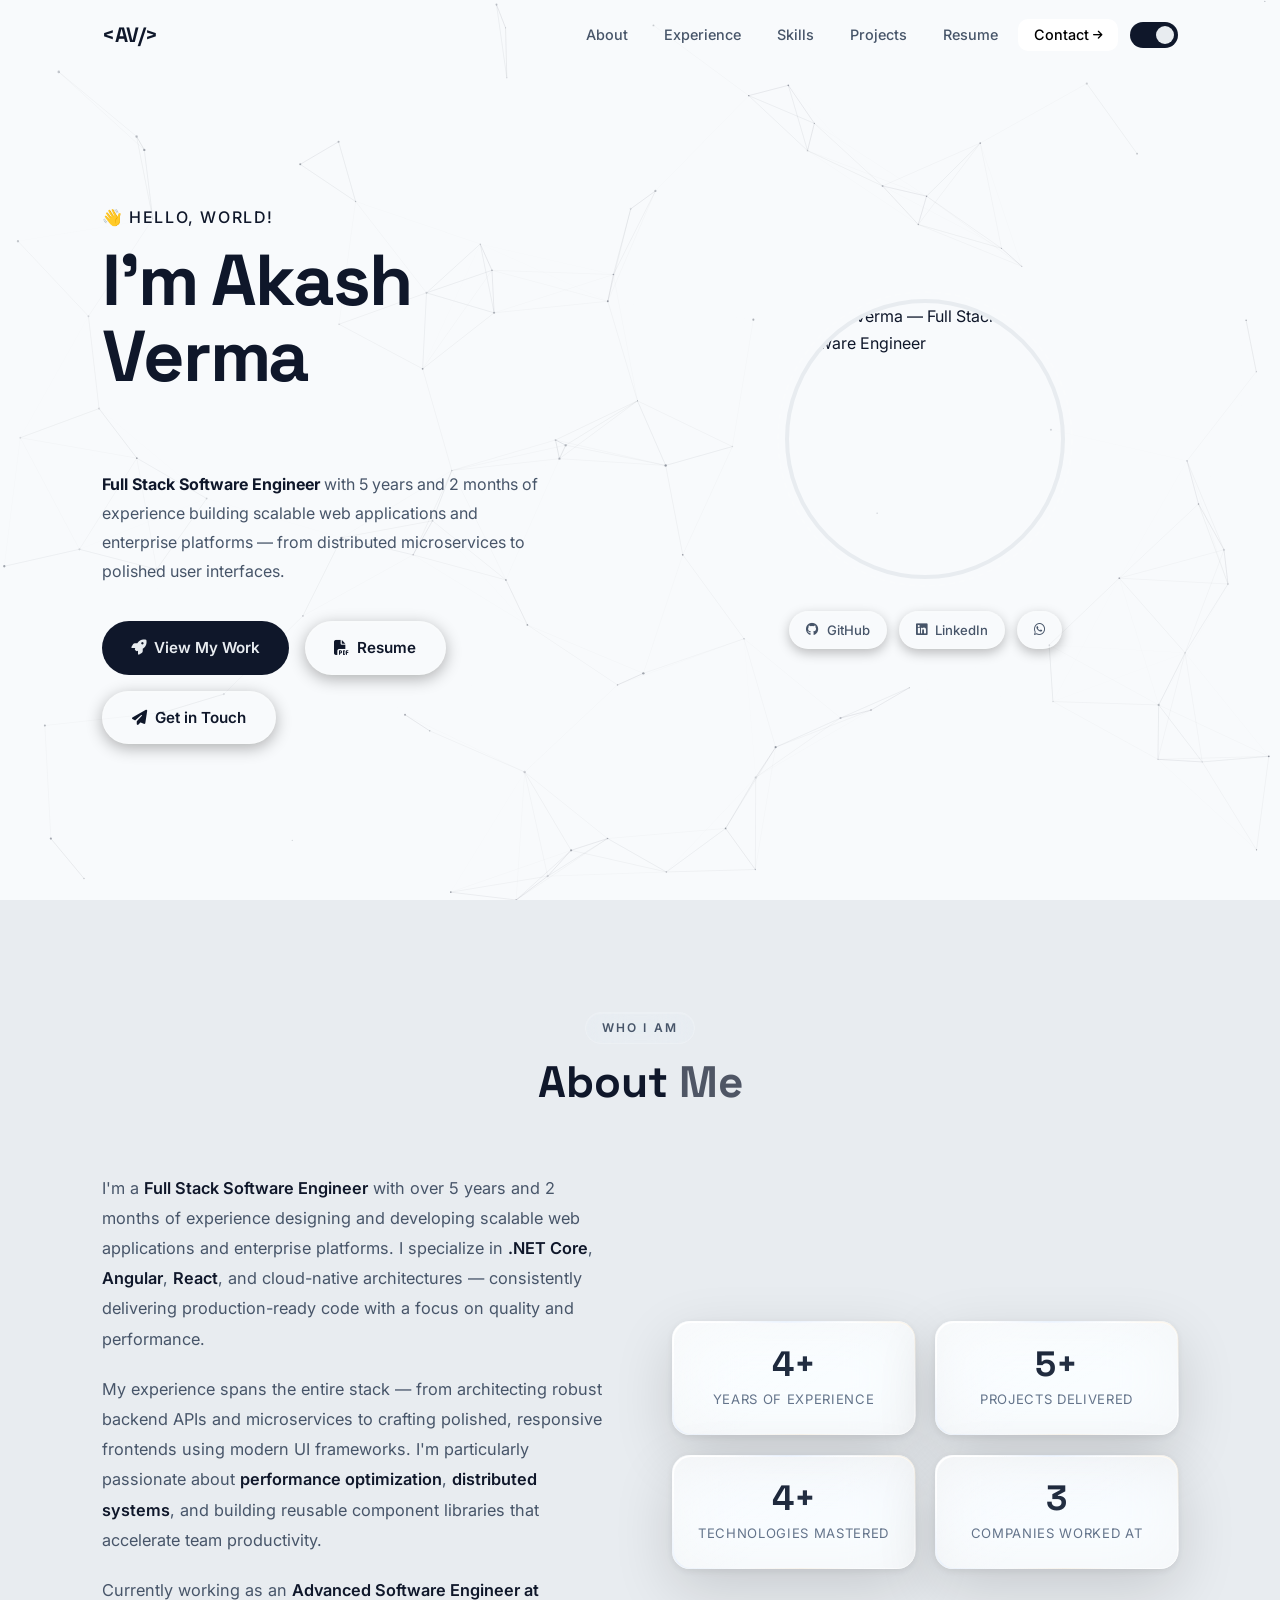
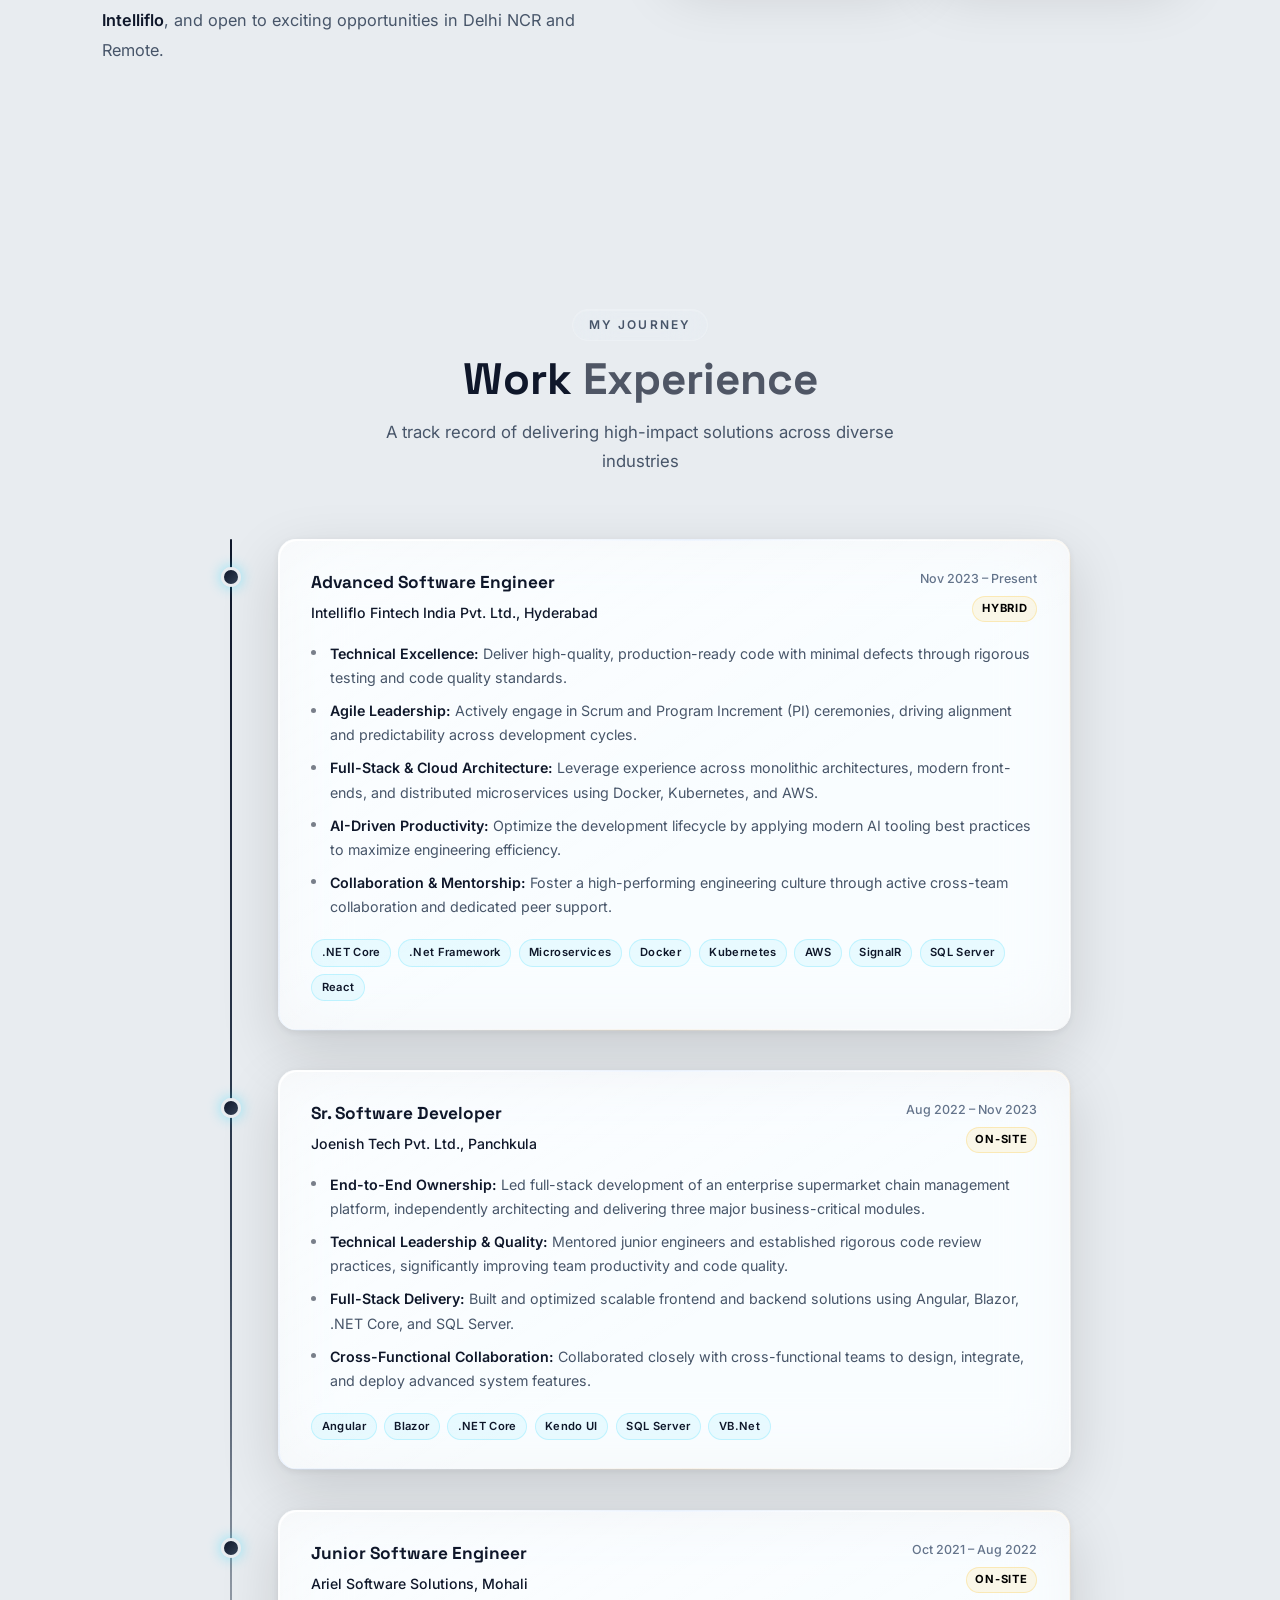
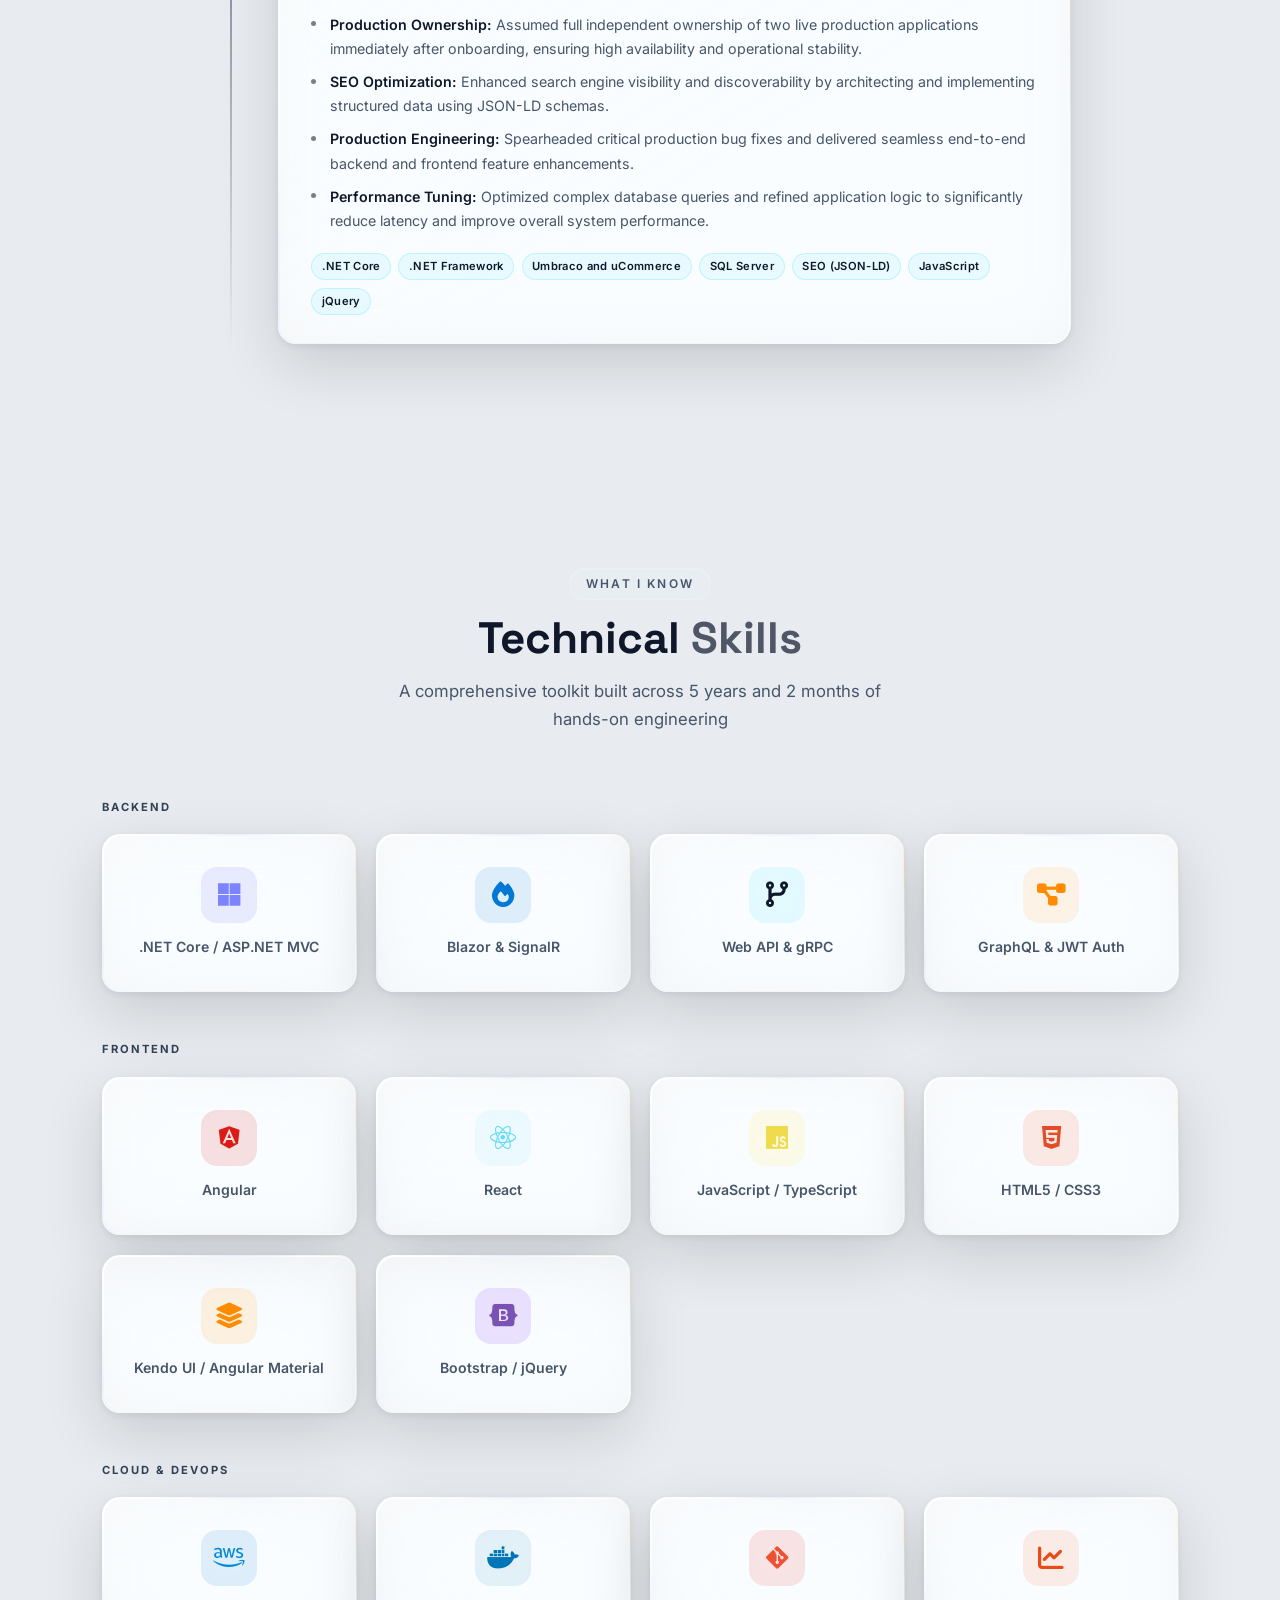
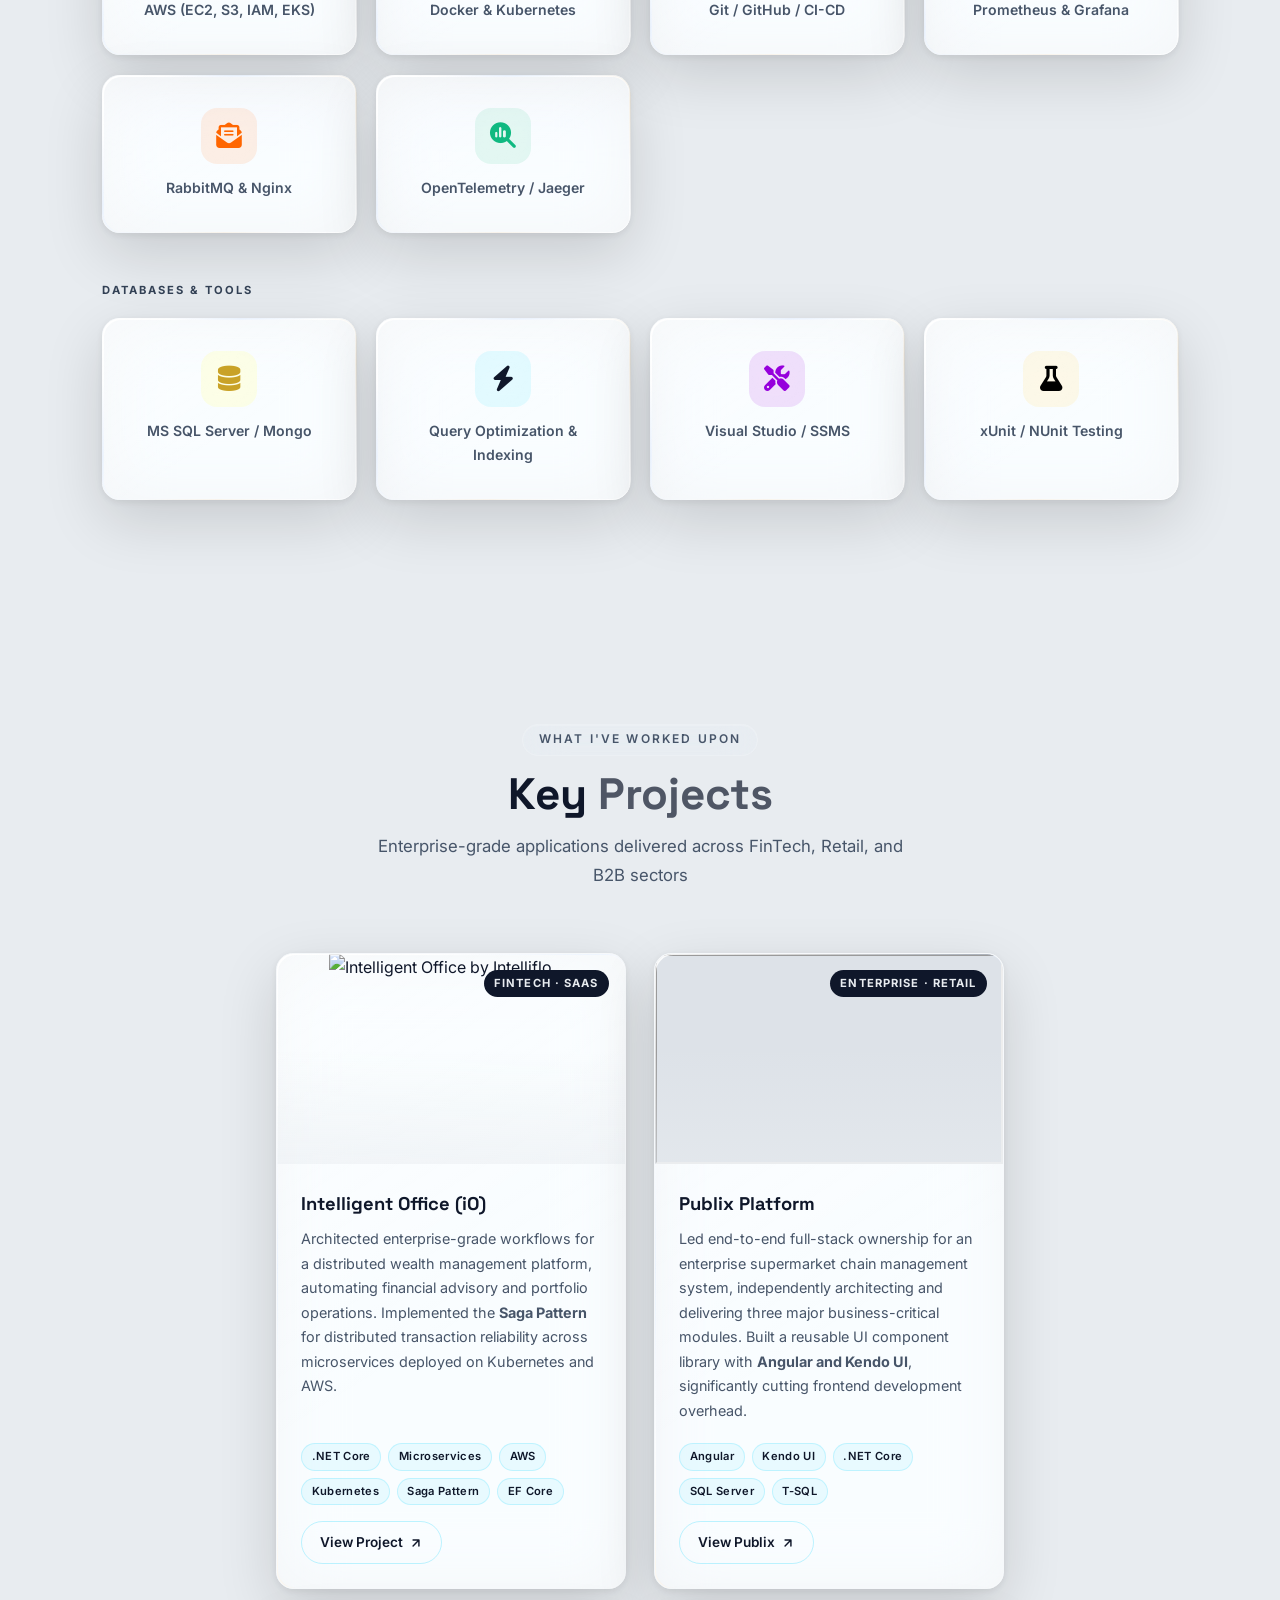
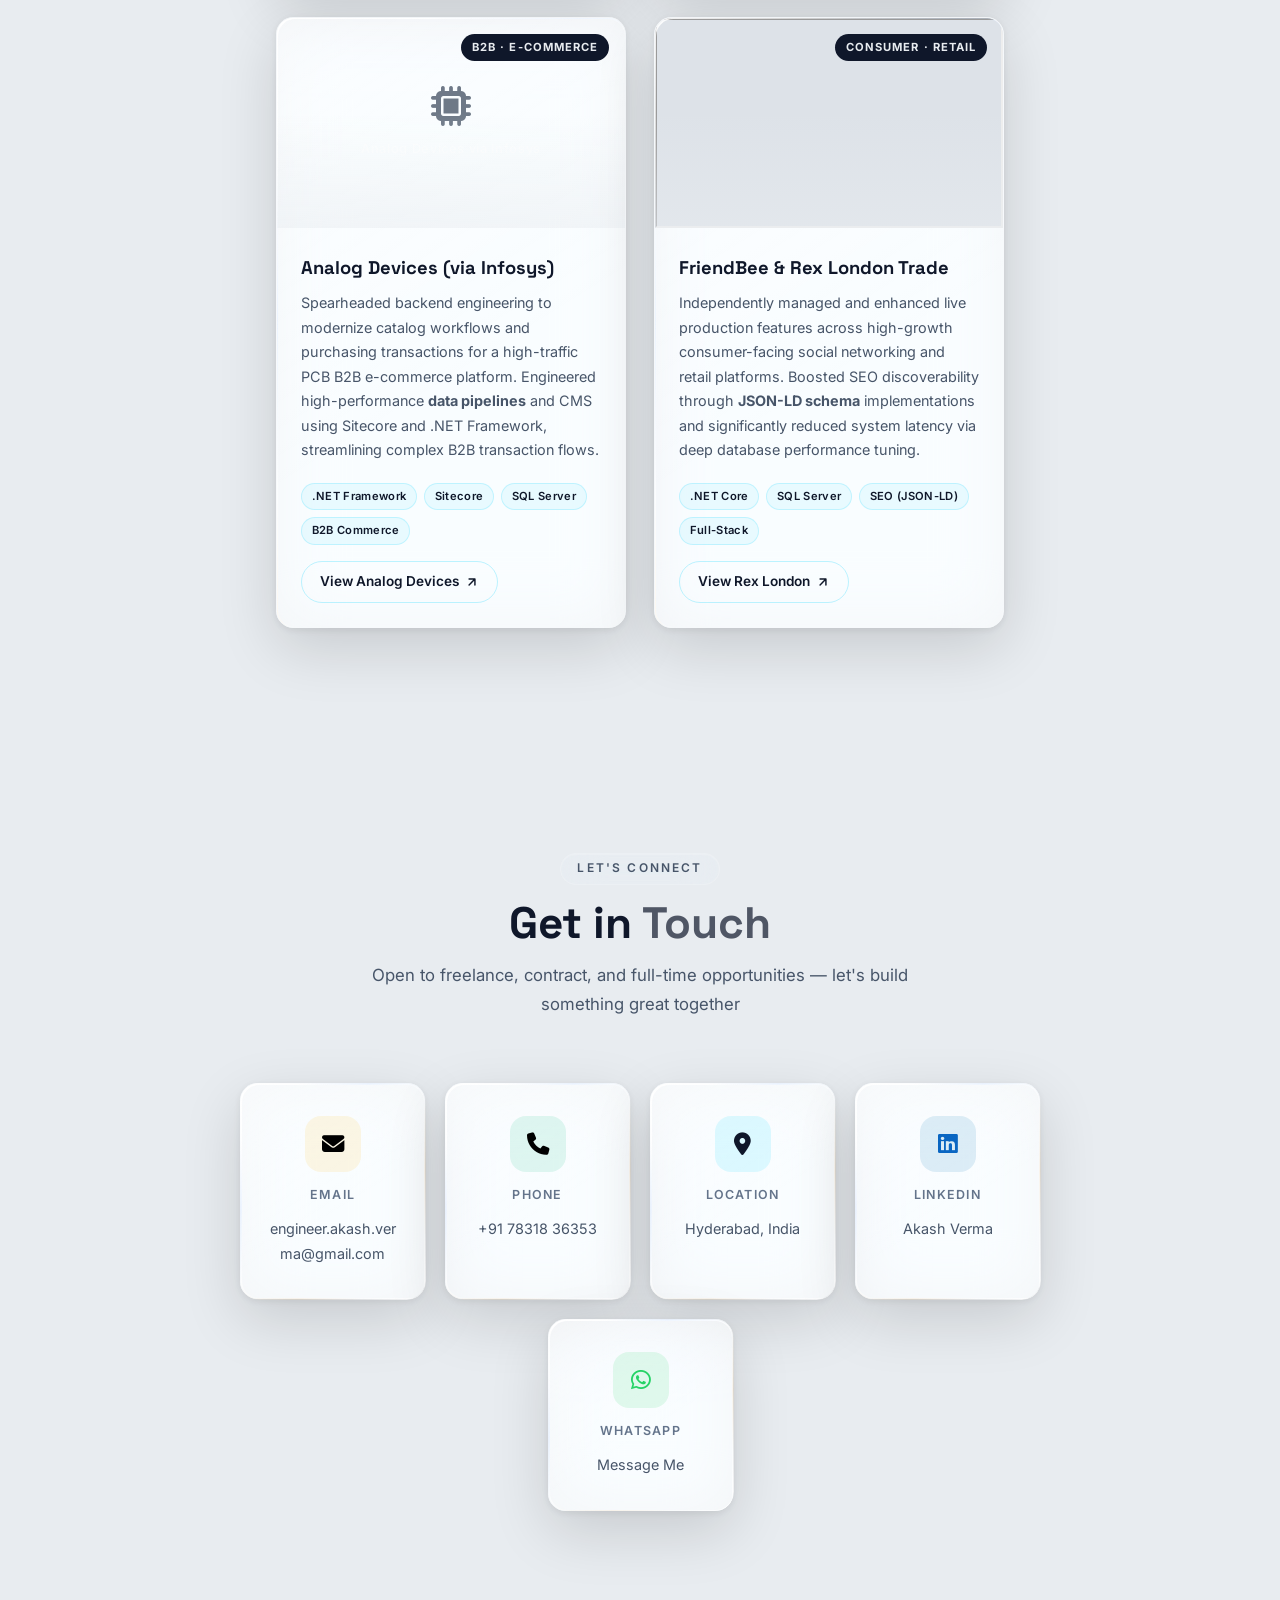
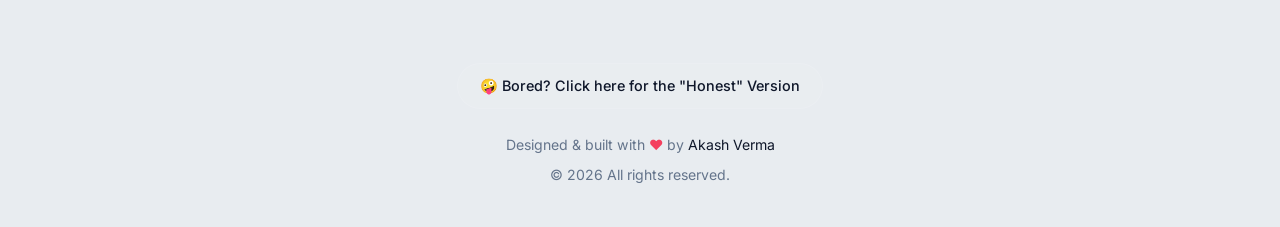
==== commit 17fd8dd1: "nav links fix" ====
--- a/index.html
+++ b/index.html
@@ -86,7 +86,12 @@
           <li role="none"><a class="nav-link" href="assets/Miscellaneous/Resume Akash Verma.pdf" download
               role="menuitem">Resume</a></li>
           <li role="none">
-            <a class="nav-cta" href="#contact" data-section="contact" role="menuitem">
+            <a class="nav-link" style="
+    border-radius: 10px;
+    background-color: white;
+    color: black;
+    margin-bottom: 5px;
+" href="#contact" data-section="contact" role="menuitem">
               Contact <i class="fas fa-arrow-right fa-xs"></i>
             </a>
           </li>
--- a/assets/static/app.css
+++ b/assets/static/app.css
@@ -354,24 +354,6 @@
   -webkit-backdrop-filter: blur(8px);
 }
 
-.nav-cta {
-  font-size: 0.85rem;
-  font-weight: 600;
-  color: var(--bg-primary);
-  background: var(--text-primary);
-  padding: 0.5rem 1.25rem;
-  border-radius: var(--radius-pill);
-  transition: var(--transition);
-  box-shadow: 0 4px 15px rgba(255, 255, 255, 0.1);
-}
-
-.nav-cta:hover {
-  transform: translateY(-1px);
-  box-shadow: 0 6px 20px rgba(255, 255, 255, 0.2);
-  color: var(--bg-primary);
-  background: #ffffff;
-}
-
 .hamburger {
   display: none;
   flex-direction: column;
@@ -1192,7 +1174,7 @@
     -webkit-backdrop-filter: none;
     box-shadow: -4px 0 40px rgba(0, 0, 0, 0.75), -1px 0 0 rgba(255, 255, 255, 0.07) inset;
     padding: 6rem 2rem 2rem;
-    gap: 0.5rem;
+    gap: 0.35rem;
     border-left: 1px solid rgba(255, 255, 255, 0.07);
     transition: right 0.35s cubic-bezier(0.4, 0, 0.2, 1);
     z-index: 999;
@@ -1202,15 +1184,34 @@
     right: 0;
   }
 
+  /* Mobile nav links — clean list, no pill backgrounds, no overlaps */
+  .nav-links li {
+    width: 100%;
+    border-bottom: 1px solid rgba(255, 255, 255, 0.05);
+  }
+
+  .nav-links li:last-child {
+    border-bottom: none;
+  }
+
   .nav-link {
+    display: block;
     width: 100%;
-    padding: 0.75rem 1.25rem;
-  }
-
-  .nav-cta {
-    width: 100%;
-    text-align: center;
-    margin-top: 1rem;
+    padding: 1rem 0.5rem;
+    border-radius: 0;
+    backdrop-filter: none !important;
+    -webkit-backdrop-filter: none !important;
+    font-size: 1rem;
+    color: var(--text-secondary);
+  }
+
+  .nav-link.active {
+    color: var(--text-primary);
+    font-weight: 600;
+  }
+
+  .nav-link:hover {
+    color: var(--text-primary);
   }
 
   [data-theme="light"] .nav-links {
